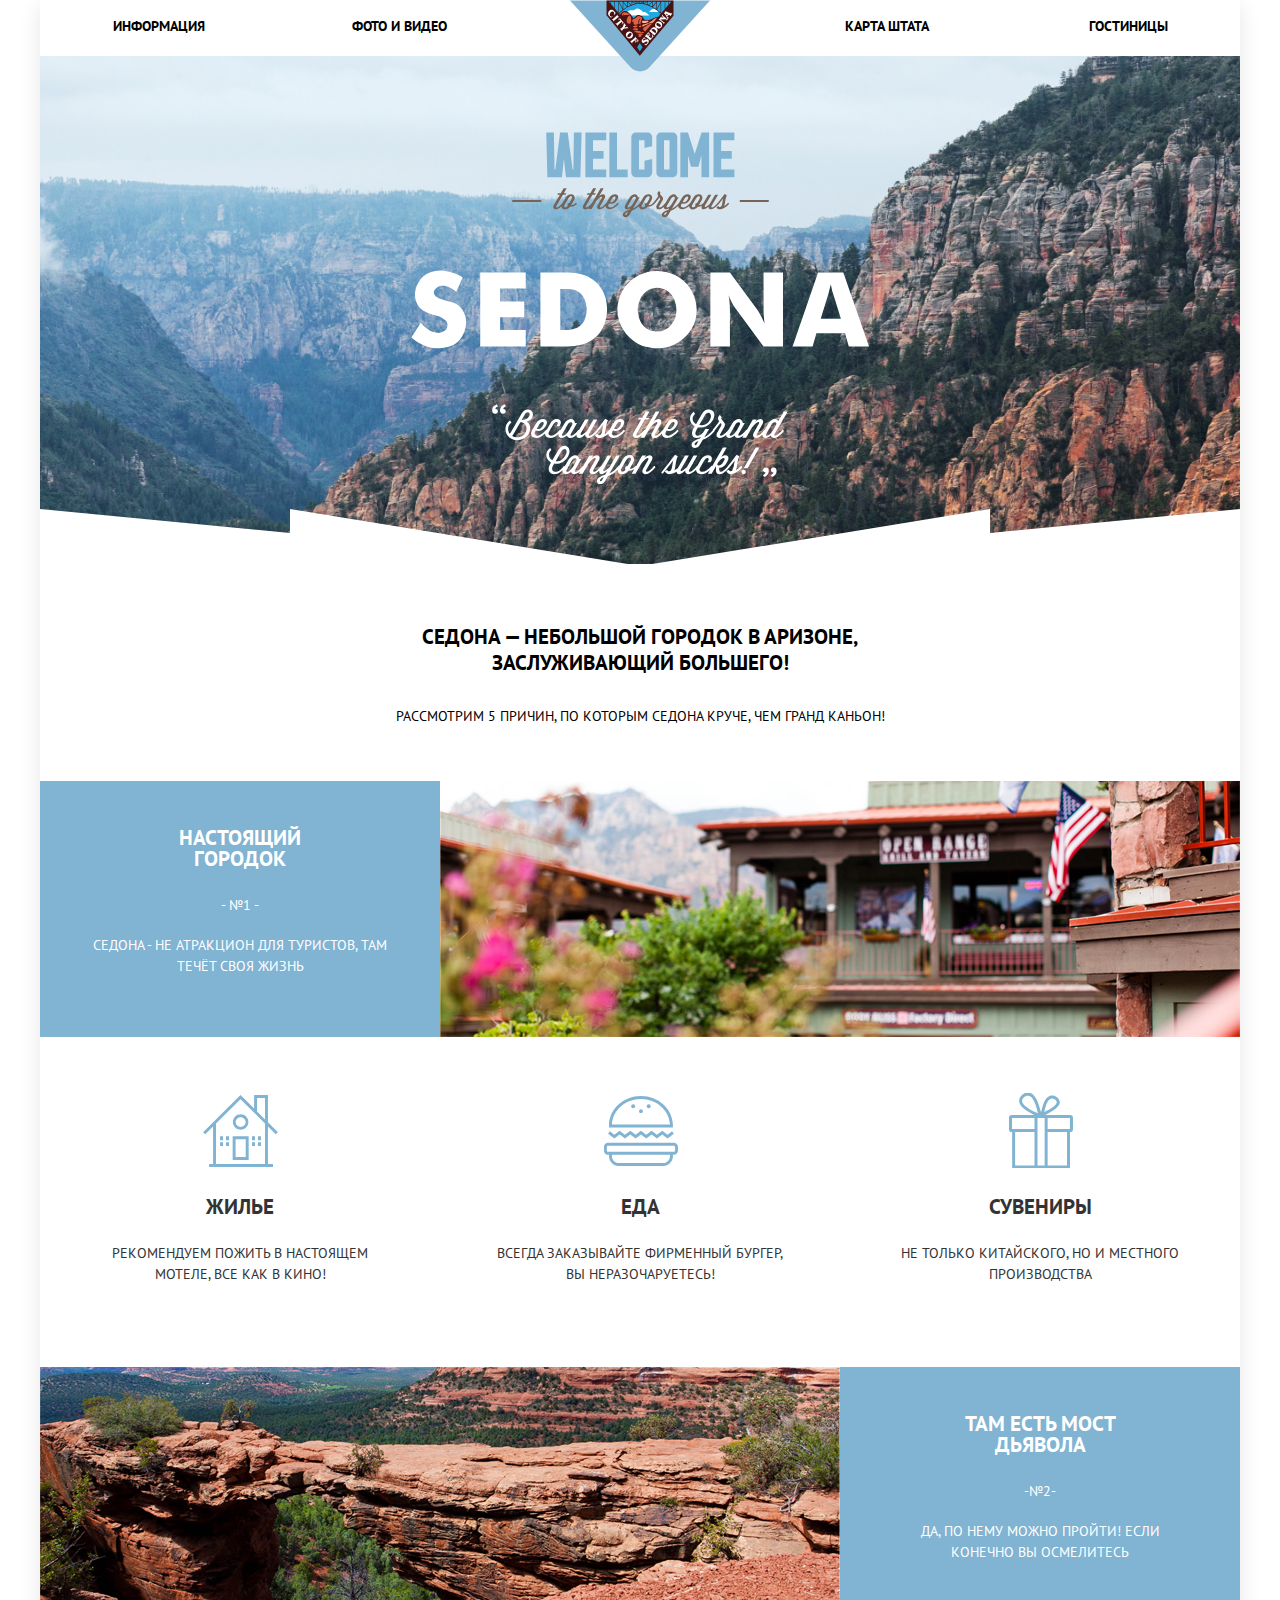
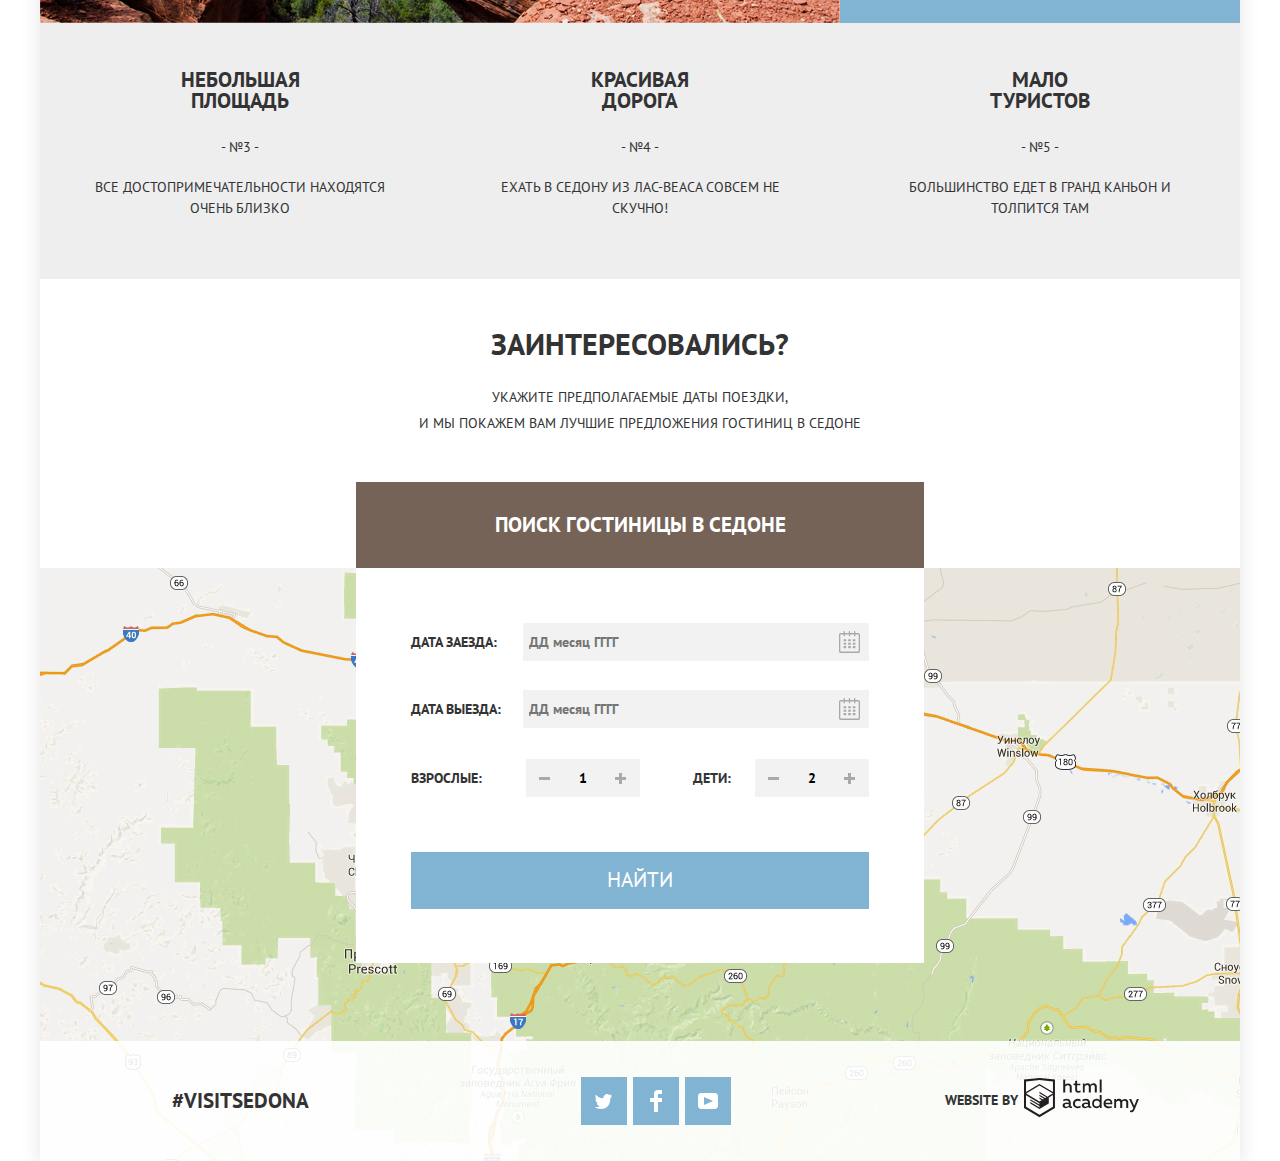
==== index.html @ 9395330c "прогнал через префиксер и валидатор" ====
<!DOCTYPE html>
<html lang="ru">
  <head>
    <meta charset="utf-8">
    <link href="https://fonts.googleapis.com/css?family=PT+Sans:400,700&amp;subset=cyrillic" rel="stylesheet" type="text/css">
    <link href="css/normalize.css" rel="stylesheet" type="text/css">
    <link href="css/style.css" rel="stylesheet" type="text/css">
    <title>HTML Academy: Седона</title>

  </head>
  <body  class="container shadow">

	<header class="main-header">

		
			<nav class="main-navigation container-s">
				<a class="main-header-logo">
						<img src="img/logo-sedona.svg" class="logo" width="140" height="72" alt="Логотип Седона">
						</a>
				<ul class="site-navigation">
						
					<li><a href="#">Информация</a></li>
					<li><a href="#">Фото и видео</a></li>
				
					<li><a href="#">Карта штата</a></li>
					<li ><a href="catalog.html">Гостиницы</a></li>
				</ul>
			</nav>

			
		
			

		
	</header>
	
	<main class="main-index">
		<section class="intro">
			<div class="intro-welcome">
				<img src="img/intro-welcome.svg" class="bg-img" width="459" height="353" alt="Добро пожаловать в седону!">
			</div>
			<div class="intro-text">
			<p>Седона &#8212; небольшой городок в Аризоне, заслуживающий большего!</p>
			<p>Рассмотрим 5 причин, по которым Седона круче, чем Гранд Каньон!</p>
			</div>
			
		</section>

		

		<section class="reasons">
			<h2 class="visually-hidden">Причины посетить седону</h2>
			<ul class="reasons-list">
				<li class="reasons-item text-blue">
					<div class="reasons-text ">
						<h3>Настоящий городок</h3>
						<p> - №1 -</p>
						<p>Седона - не атракцион для туристов, там течёт своя жизнь</p>
						
					</div>
					<div class="reason-img-one">
						<img src="img/reason-img-one.jpg" class="reason-img" width="800" height="256" alt="Седона" />
					</div>
				
				</li>
					
			
				<li class="reasons-item reasons-item_s reasons-b">
					<div class="reasons-text">
						<h3 class="hausing">Жилье</h3>
						<p>Рекомендуем пожить в настоящем мотеле, все как в кино!</p>
					</div>
				</li>

				<li class="reasons-item reasons-item_s reasons-b">
					<div class="reasons-text">
						<h3 class="food">Еда</h3>
						<p>Всегда заказывайте фирменный бургер, вы неразочаруетесь!</p>
					</div>
				</li>

				<li class="reasons-item reasons-item_s reasons-b">
					<div class="reasons-text">
						<h3 class="souvenirs">Сувениры</h3>
						<p>Не только китайского, но и местного производства</p>
					</div>
				</li>
				
				<li class="reasons-item text-blue">
					<div class="reasons-text ">
						
						<h3>Там есть мост дьявола</h3>
						<p>-№2-</p>
						<p>Да, по нему можно пройти! Если конечно вы осмелитесь</p>
					</div>
					<div class="reason-img-two ">
					<img src="img/reason-img-two.jpg" width="800" height="256" alt="Седона">
					</div>
				</li>
		
				<li class="reasons-item reasons-item_s text-gray">
					<div class="reasons-text ">
						<h3>Небольшая площадь</h3>
						<p> - №3 - </p>
						<p>Все достопримечательности находятся очень близко</p>
					</div>
				</li>
				<li class="reasons-item reasons-item_s text-gray">
					<div class="reasons-text ">
						<h3>Красивая дорога</h3>
						<p> - №4 - </p>
						<p>Ехать в Седону из Лас-Веаса совсем не скучно!</p>
					</div>
				</li>
				<li class="reasons-item reasons-item_s text-gray">
					<div class="reasons-text ">
						<h3>Мало туристов</h3>
						<p> - №5 - </p>
						<p>Большинство едет в Гранд Каньон и толпится там</p>
					</div>
				</li>
			
		</ul>
		</section>

		<section class="hotel-booking">
			<h3>Заинтересовались?</h3>
			<p class="hotel-booking-text">
				Укажите предполагаемые даты поездки,<br>
				и мы покажем вам лучшие предложения гостиниц в Седоне
			</p>
			<a href="#" class="button-brown search-btn">Поиск гостиницы в Седоне</a>
				<form class="search-form" method="post" action="https://echo.htmlacademy.ru">
					<p>
						<label class="search-form_l">
						<span>Дата заезда:</span>
							<input class="field date-start-end" type="text" name="start" 
							value=""
              				placeholder="ДД месяц ГГГГ" >
              					<svg xmlns="http://www.w3.org/2000/svg" width="21" height="22" viewBox="0 0 21 22">
              						<path d="M19.251 2.025h-2.845V.648c0-.381-.294-.689-.656-.689-.363 0-.656.308-.656.689v1.377h-3.938V.648c0-.381-.294-.689-.655-.689-.363 0-.657.308-.657.689v1.377H5.906V.648c0-.381-.294-.689-.656-.689-.363 0-.657.308-.657.689v1.377H1.75C.784 2.025 0 2.847 0 3.862v16.302C0 21.179.784 22 1.75 22h17.501c.966 0 1.749-.821 1.749-1.836V3.862c0-1.015-.783-1.837-1.749-1.837zm.437 18.139a.448.448 0 0 1-.437.459H1.75a.45.45 0 0 1-.438-.459V3.862a.45.45 0 0 1 .438-.459h2.844v1.378c0 .381.294.689.657.689.362 0 .656-.308.656-.689V3.403h3.938v1.378c0 .381.294.689.657.689.361 0 .655-.308.655-.689V3.403h3.938v1.378c0 .381.293.689.656.689.362 0 .656-.308.656-.689V3.403h2.845c.241 0 .437.206.437.459v16.302z"/>
              						<path d="M4.594 8.225h2.625v2.066H4.594zM4.594 11.668h2.625v2.067H4.594zM4.594 15.112h2.625v2.066H4.594zM9.188 15.112h2.625v2.066H9.188zM9.188 11.668h2.625v2.067H9.188zM9.188 8.225h2.625v2.066H9.188zM13.781 15.112h2.625v2.066h-2.625zM13.781 11.668h2.625v2.067h-2.625zM13.781 8.225h2.625v2.066h-2.625z"/>
              					</svg>
              			</label>
              		</p>
              		<p>
						<label class="search-form_l">
						<span>Дата выезда:</span>
							<input class="field date-start-end" type="text" name="end" 
							value=""
              				placeholder="ДД месяц ГГГГ" >
              					<svg xmlns="http://www.w3.org/2000/svg" width="21" height="22" viewBox="0 0 21 22">
              						<path d="M19.251 2.025h-2.845V.648c0-.381-.294-.689-.656-.689-.363 0-.656.308-.656.689v1.377h-3.938V.648c0-.381-.294-.689-.655-.689-.363 0-.657.308-.657.689v1.377H5.906V.648c0-.381-.294-.689-.656-.689-.363 0-.657.308-.657.689v1.377H1.75C.784 2.025 0 2.847 0 3.862v16.302C0 21.179.784 22 1.75 22h17.501c.966 0 1.749-.821 1.749-1.836V3.862c0-1.015-.783-1.837-1.749-1.837zm.437 18.139a.448.448 0 0 1-.437.459H1.75a.45.45 0 0 1-.438-.459V3.862a.45.45 0 0 1 .438-.459h2.844v1.378c0 .381.294.689.657.689.362 0 .656-.308.656-.689V3.403h3.938v1.378c0 .381.294.689.657.689.361 0 .655-.308.655-.689V3.403h3.938v1.378c0 .381.293.689.656.689.362 0 .656-.308.656-.689V3.403h2.845c.241 0 .437.206.437.459v16.302z"/>
              						<path d="M4.594 8.225h2.625v2.066H4.594zM4.594 11.668h2.625v2.067H4.594zM4.594 15.112h2.625v2.066H4.594zM9.188 15.112h2.625v2.066H9.188zM9.188 11.668h2.625v2.067H9.188zM9.188 8.225h2.625v2.066H9.188zM13.781 15.112h2.625v2.066h-2.625zM13.781 11.668h2.625v2.067h-2.625zM13.781 8.225h2.625v2.066h-2.625z"/>
              					</svg>
              			</label>
              		</p>
              		
              		<div class="counter-wrap">
						<div class="search-form_half">
						<span>Взрослые:</span>
							<div class="search-wrap">
								<button class="btn-minus" type="button" aria-label="minus"></button> 
								<input class="field number-of-people" type="text" name="adults" value="1">
								<button class="btn-plus" type="button" aria-label="plus"></button> 
							</div>
							
						</div>
					
						
						<div class="search-form_half">
						<span class="children">Дети:</span>
						<div class="search-wrap">
							<button class="btn-minus" type="button" aria-label="minus"></button> 
							<input class="field number-of-people" type="text" name="children" value="2">
							<button class="btn-plus" type="button" aria-label="plus"></button> 
							
						</div>
						</div>	
						
					</div>
					<button type="submit" class="button-blue find-btn">НАЙТИ</button>
				</form>
		</section>

		<section class="map">
			<img src="img/map.jpg" width="1200" height="748" alt="map">
		</section>
	</main>

	<footer class="main-footer">
		
		<p class="tag">
			#VISITSEDONA
		</p>

		
	<div class="footer-social">
	<ul>
		<li >
			<a href="#" class="social-btn" aria-label="Twitter">
				
				<svg xmlns="http://www.w3.org/2000/svg" xmlns:xlink="http://www.w3.org/1999/xlink" width="17" height="15" viewBox="0 0 17 15">
					<path fill="#FFF" d="M10.95.144c1.685-.496 2.984.27 3.577 1.179.673-.231 1.331-.481 2.011-.708a2.345 2.345 0 0 1-.857 1.768c.685.17 1.304-.491 1.304-.491-.169 1-1.006 1.788-1.563 2.024-.231 6.75-3.175 11.217-10.077 11.082h-.446c-.41 0-4.164-.46-4.898-1.887 2.271.196 3.893-.422 4.693-1.177-.96-.3-2.679-.477-2.979-2.95.349.106.564.228 1.19.119C1.705 8.247.374 7.53.448 5.33c.285.328 1.067.536 1.34.472C1.085 5.561-.182 2.442.894.85c1.818 1.854 3.735 3.606 7.152 3.773C8.254 2.33 9.183.793 10.95.144z">
						
					</path>
				</svg>
			</a>
		</li>
				<li >
					<a href="#" class="social-btn" aria-label="Facebook">
						<svg xmlns="http://www.w3.org/2000/svg" width="12" height="22" viewBox="0 0 12 22">
							<path fill="#FFF" d="M12 4V0H8a4 4 0 0 0-4 4v4H0v4h4v10h4V12h4V8H8V4h4z"/>
						</svg>
					</a>
				</li>
				<li >
					<a href="#" class="social-btn" aria-label="Youtube">
						<svg xmlns="http://www.w3.org/2000/svg" xmlns:xlink="http://www.w3.org/1999/xlink" width="20" height="16" viewBox="0 0 20 16">
							<path fill="#FFF" d="M17 0H3C1.35 0 0 1.35 0 3v10c0 1.65 1.35 3 3 3h14c1.65 0 3-1.35 3-3V3c0-1.65-1.35-3-3-3zM6.027 11.998V4.002L15.014 8l-8.987 3.998z"/>
						</svg>

					</a>
				</li>

	</ul>
	</div>	
		<p class="footer-copyright">
			<span>WEBSITE BY</span>
			<a class="button-c" href="https://htmlacademy.ru/intensive/htmlcss" aria-label="html academy">
				<svg id="Layer_1" data-name="Layer 1" xmlns="http://www.w3.org/2000/svg" viewBox="0 0 108.08 36.85">
					<title>logo-htmlacademy-small1</title>
					<path d="M44.61,26.88a2,2,0,0,0,.55-0.1v1.33a3.25,3.25,0,0,1-1.18.21,1.67,1.67,0,0,1-1.67-1,4.84,4.84,0,0,1-3.14,1.08c-1.51,0-2.91-.83-2.91-2.55,0-2.13,2-2.79,3.71-2.79a11.08,11.08,0,0,1,2.17.25v-0.3c0-1-.76-1.77-2.19-1.77a7.42,7.42,0,0,0-3,.64v-1.7a10.21,10.21,0,0,1,3.19-.55c2.36,0,3.81,1.12,3.81,3.65v3a0.54,0.54,0,0,0,.49.59h0.17Zm-6.44-1.13A1.35,1.35,0,0,0,39.63,27h0.11a3.39,3.39,0,0,0,2.41-1V24.58a9.72,9.72,0,0,0-1.81-.21c-1,0-2.16.33-2.16,1.38h0Zm12.36-6.11a5,5,0,0,1,2.57.64V22a4.08,4.08,0,0,0-2.3-.7,2.75,2.75,0,1,0,0,5.49,5,5,0,0,0,2.43-.64v1.71a6.27,6.27,0,0,1-2.76.57A4.21,4.21,0,0,1,46,24.51q0-.21,0-0.41a4.32,4.32,0,0,1,4.18-4.46h0.38Zm12.17,7.24a2,2,0,0,0,.55-0.1v1.33a3.25,3.25,0,0,1-1.18.21,1.67,1.67,0,0,1-1.67-1,4.84,4.84,0,0,1-3.14,1.08c-1.51,0-2.91-.83-2.91-2.55,0-2.13,2-2.79,3.71-2.79a11.08,11.08,0,0,1,2.17.25v-0.3c0-1-.76-1.77-2.19-1.77a7.42,7.42,0,0,0-3,.64v-1.7a10.21,10.21,0,0,1,3.19-.55c2.36,0,3.81,1.12,3.81,3.65v3a0.54,0.54,0,0,0,.49.59h0.17Zm-6.44-1.13A1.35,1.35,0,0,0,57.73,27h0.11a3.39,3.39,0,0,0,2.41-1V24.58a9.72,9.72,0,0,0-1.81-.21c-1.06,0-2.16.33-2.16,1.38h0ZM73,16V28.2H71.35V26.88a3.88,3.88,0,0,1-3.19,1.54,4.4,4.4,0,0,1,0-8.78,3.81,3.81,0,0,1,3,1.3V16H73Zm-4.53,5.22a2.76,2.76,0,1,0,0,5.52A2.86,2.86,0,0,0,71.15,25V23A2.91,2.91,0,0,0,68.49,21.27ZM79,19.64c3.31,0,4.46,2.68,3.92,5.09H76.7c0.21,1.5,1.67,2.11,3.19,2.11a6.11,6.11,0,0,0,2.64-.59v1.6a7.14,7.14,0,0,1-3,.57C77,28.42,74.78,27,74.78,24a4.18,4.18,0,0,1,4-4.39H79Zm0.09,1.54a2.28,2.28,0,0,0-2.44,2.1v0.06H81.3A2,2,0,0,0,79.13,21.18Zm5.73,7V19.87h1.65v1a3.81,3.81,0,0,1,2.78-1.27A2.86,2.86,0,0,1,91.89,21a4.12,4.12,0,0,1,2.91-1.33A3.06,3.06,0,0,1,98,23V28.2h-1.9V23.05a1.59,1.59,0,0,0-1.42-1.75H94.42a2.8,2.8,0,0,0-2.07,1.12V28.2h-1.9V23.05A1.59,1.59,0,0,0,89,21.31H88.8a3,3,0,0,0-2.21,1.29v5.63H84.86Zm21.31-8.33h1.9l-3.91,9.46c-0.9,2.17-2.09,2.86-3.35,2.86a4.76,4.76,0,0,1-1.1-.14V30.46a2.86,2.86,0,0,0,.85.12c0.9,0,1.58-.64,2.07-1.9l0.17-.42-4-8.4h2l2.86,6.29ZM38.73,1.46V6.22a3.81,3.81,0,0,1,2.7-1.14,3.25,3.25,0,0,1,3.44,3.4v5.15H43V8.72a1.81,1.81,0,0,0-1.61-2h-0.3a2.93,2.93,0,0,0-2.32,1.39v5.52h-1.9V1.46h1.9ZM49.94,2.31v3h3V6.91h-3v3.81c0,1.1.5,1.46,1.58,1.46a4.49,4.49,0,0,0,1.69-.33v1.6A6.8,6.8,0,0,1,51,13.8a2.55,2.55,0,0,1-2.86-2.74V6.89H46.58V5.26h1.5V2.74Zm5.4,11.31V5.28H57v1A3.81,3.81,0,0,1,59.77,5a2.86,2.86,0,0,1,2.6,1.33A4.12,4.12,0,0,1,65.28,5,3.06,3.06,0,0,1,68.44,8.4v5.21h-1.9V8.46a1.59,1.59,0,0,0-1.42-1.75H64.89a2.8,2.8,0,0,0-2.07,1.12v5.78h-1.9V8.46A1.59,1.59,0,0,0,59.5,6.71H59.27A3,3,0,0,0,57.06,8v5.63H55.34ZM71.17,1.45H73V13.6H71.17V1.45ZM14.71,0H14.55L0,1.54V28.21l14.55,8.66,14.55-8.66V1.54Zm12.5,27.1L14.55,34.64,1.9,27.12V16.18l12.59,7.5V25L5.86,19.9v1.31l8.68,5.21v1.39L5.87,22.65V24l8.68,5.21,8.75-5.24V18.31L27.2,16V27.12Zm0-12.53-3.48,2-1.6,1L14.51,13v1.31L21,18.23H21l-0.14.09-1,.54-5.37-3.2V17l4.24,2.52-1,.67-3.2-1.9v1.31l2.1,1.24L14.5,22.1,2,14.65,14.51,7.11Zm0-1.32L14.49,5.76,1.91,13.25v-10L14.56,1.92,27.21,3.25v10h0Z" transform="translate(0 -0.02)" fill="#231f20"/></svg>

			</a>
		</p>

	</footer>
  
	<script src="js/Scripts.js"></script>	
  </body>
</html>
---- css/style.css ----
body {
  margin: 0;
  padding: 0;

  font-family: "PT Sans", Arial, sans-serif;
  font-size: 14px;
  line-height: 21px;
  font-weight: 400;
  color: #333333;
  text-transform: uppercase;

  background-color: #ffffff;
  background-position: top center;
  
  position: relative;

}

a {
  text-decoration: none;
}

.shadow {
	 box-shadow: 0 6px 20px rgba(0,0,0,.1);
}
.container {
  width: 1200px;
  margin: 0 auto;
  
}
.container-s {
	width: 1055px;
	margin: 0 auto;
}
.visually-hidden:not(:focus):not(:active),
input[type="checkbox"].visually-hidden,
input[type="radio"].visually-hidden {
  position: absolute;

  width: 1px;
  height: 1px;
  margin: -1px;
  border: 0;
  padding: 0;

  white-space: nowrap;

  -webkit-clip-path: inset(100%);

          clip-path: inset(100%);
  clip: rect(0 0 0 0);
  overflow: hidden;
}
.main-index {
	margin-bottom: 0px;
}
.intro-welcome {

	display: -webkit-box;

	display: -ms-flexbox;

	display: flex;
	-webkit-box-orient: vertical;
	-webkit-box-direction: normal;
	    -ms-flex-direction: column;
	        flex-direction: column;
	-webkit-box-pack: center;
	    -ms-flex-pack: center;
	        justify-content: center;
	-webkit-box-align:center;
	    -ms-flex-align:center;
	        align-items:center;
	min-height: 469px;
	background-image: url("../img/background-photo.jpg");
	background-color: #81b3d2;
	background-size:  1200px;
	background-repeat: no-repeat;
	background-position: 50% 28%;
	margin-top:0;
	
}
.intro-welcome img {
	margin-bottom: 79px;
    margin-top: 76px;

}
.main-header-logo {
	position: absolute;
	top: 0;
	left: 50%;
	margin-left: -70px;


}
.main-navigation {
	
	background: #ffffff;

}
.site-navigation {
	
	
	
	margin: 0;
	width: 100%;
	list-style: none;
	display: -webkit-box;
	display: -ms-flexbox;
	display: flex;
	-webkit-box-orient: horizontal;
	-webkit-box-direction: normal;
	    -ms-flex-direction: row;
	        flex-direction: row;
	-webkit-box-pack: justify;
	    -ms-flex-pack: justify;
	        justify-content: space-between;

	
}	
ul.site-navigation {
	padding: 0;
}


.site-navigation a {
	color:#000000;
	font-size: 14px;
	line-height: 26px;
	
	font-weight: bold;

	display: inline-block;
	padding-top: 13px;
	padding-bottom: 15px;
	width:239px;
	min-height: 56px;
	vertical-align: middle;
	text-align: inherit;
	box-sizing: border-box;
}
.site-navigation li:nth-child(3) {
	margin-left: auto;
}
.site-navigation li:nth-child(2) {
	margin-right: auto;
}

.site-navigation li:nth-child(3),
.site-navigation li:last-child {
	text-align: right;
}

.site-navigation a:hover,
.site-navigation a:focus {
  background-color: #ffffff;
  color:#81b3d2;
}

.site-navigation a.active {
	color:#766357;
}

.intro-text {
	position: relative;
	padding-top: 59px;
		width: 100%;
	
	
	color: #000000;
	text-align: center;
	background-color: #FFF;
	padding-bottom: 54px;
	padding-top: 60px;



}
.intro {
	box-sizing: border-box;
}
.intro-text p:first-child {
	font-size: 21px;
	line-height: 26px;
	font-weight: bold;
	width: 600px;
	margin: 0 auto;

}
.intro-text p:last-child {
	font-size: 14px;
	margin: 0 auto;
	margin-top:30px;
	width: 490px;

}
.intro-text:before {
	content: "";
	width: 100%;
	min-height: 59px;
	position: absolute;
	bottom:98%;
	left:0;
	background-image: url("../img/polygon.svg");
	background-position: top center;
	background-repeat: no-repeat;
	z-index: 1;
	


}




.reasons {
	text-align: center;
}
.reason-img-one {
	display: -webkit-box;
	display: -ms-flexbox;
	display: flex;
	-webkit-box-align: center;
	    -ms-flex-align: center;
	        align-items: center;
	-webkit-box-flex: 1;
	    -ms-flex-positive: 1;
	        flex-grow: 1;
	max-width: 800px;
	height: 100%;
}
.reason-img-one img,
.reason-img-two img {
	display: block;
}
.reason-img-two {
	display: -webkit-box;
	display: -ms-flexbox;
	display: flex;
	-webkit-box-align: center;
	    -ms-flex-align: center;
	        align-items: center;
	max-width: 800px;
	height: 100%;
	-webkit-box-ordinal-group: 0;
	    -ms-flex-order: -1;
	        order: -1;
}

.reasons-list {
	
	padding:0;
	margin:0;
	display: -webkit-box;
	display: -ms-flexbox;
	display: flex;
	-webkit-box-orient: horizontal;
	-webkit-box-direction: normal;
	    -ms-flex-direction: row;
	        flex-direction: row;
	-webkit-box-pack: justify;
	    -ms-flex-pack: justify;
	        justify-content: space-between;
	-ms-flex-wrap: wrap;
	    flex-wrap: wrap;
	
	list-style: none;
	
}
.reasons-item {
	position: relative;
	width: 100%;
	min-height: 256px;
	box-sizing: border-box;
	display: -webkit-box;
	display: -ms-flexbox;
	display: flex;
	-webkit-box-pack: justify;
	    -ms-flex-pack: justify;
	        justify-content: space-between;
	margin: 0 auto;
	
}
.reasons-item_s {
	width: 33.33333333333333333%;


}
.reasons-text {
	display: -webkit-box;
	display: -ms-flexbox;
	display: flex;
	-webkit-box-orient: vertical;
	-webkit-box-direction: normal;
	    -ms-flex-direction: column;
	        flex-direction: column;
	-webkit-box-pack: center;
	    -ms-flex-pack: center;
	        justify-content: center;
	-ms-flex-wrap: wrap;
	    flex-wrap: wrap;
	-webkit-box-align: center;
	    -ms-flex-align: center;
	        align-items: center;
	-ms-flex-item-align: center;
	    align-self: center;
	max-width: 400px;

	box-sizing: border-box;
	margin: 0 auto;


}
.reasons-text h3 {	
	font-size: 21px;
	line-height: 21px;	
	-ms-flex-item-align: center;	
	    -ms-grid-row-align: center;	
	    align-self: center;
	    margin-top: 0px;
	max-width: 151px;
}
.reasons-text p {
	margin-top: 5px;
	max-width: 305px;

}
.reasons-b {
	-webkit-box-align:end;
	    -ms-flex-align:end;
	        -ms-grid-row-align:flex-end;
	    align-items:flex-end;
	min-height: 330px;
	padding-top: 90px;
	position: relative;

}

.hausing:before {
	position: absolute;
	width: 75px;
	min-height: 75px;
	left:163px;
	top: 56px;
	content:"";
	background-image:url("../img/icon-1.svg");
	background-repeat: no-repeat;
	background-position: center center;

}
.food:before {
	position: absolute;
	width: 75px;
	min-height: 75px;
	left:163px;
	top: 56px;
	content:"";
	background-image: url("../img/icon-3.svg");
	background-repeat: no-repeat;
	background-position: center center;
}
.souvenirs:before {
	position: absolute;
	width: 75px;
	min-height: 75px;
	left:163px;
	top: 56px;
	content:"";
	background-image: url("../img/icon-2.svg");
	background-repeat: no-repeat;
	background-position: center center;
}
.text-gray {
	background-color: #eeeeee;
}
.text-blue {
	background-color: #81b3d2;
	color:#ffffff;
}
.hotel-booking {
	padding-top: 54px;
	text-align: center;
	position: relative;
}

.hotel-booking h3 {
	font-size: 30px;
	margin-top: 0px;

}
.hotel-booking p {


	line-height: 26px;
	margin-bottom: 15px;
	
}
p.hotel-booking-text {
	margin-bottom: 46px;
}
.hotel-booking p:first-child {
	margin-top: 55px;
}

.hotel-booking a {
	font-size: 21px;
	line-height: 26px;
	font-weight: bold;
	padding-bottom: 30px;
    padding-top: 30px;

}
.search-btn {
	display: inline-block;
	vertical-align: middle;
	width: 568px;
    padding-top: 33px;
    padding-bottom: 33px;
    cursor: pointer;

}

.search-form {
	display: -webkit-box;
	display: -ms-flexbox;
	display: flex;
	-webkit-box-orient: horizontal;
	-webkit-box-direction: normal;
	    -ms-flex-direction: row;
	        flex-direction: row;
	-ms-flex-wrap: wrap;
	    flex-wrap: wrap;
	line-height: 26px;
	font-weight: bold;
	width: 568px;
	position: absolute;
	top: 100%;
	margin-left: 316px;
	padding-right: 55px;
	padding-left: 55px;
	background-color: #fff;
	box-shadow: none;
	
	box-sizing: border-box;
}
.search-form_half {
	width: 50%;
	display: -webkit-box;
	display: -ms-flexbox;
	display: flex;
	-webkit-box-align: center;
	    -ms-flex-align: center;
	        align-items: center;

}

.search-form_l {
	position: relative;
	display: -webkit-box;
	display: -ms-flexbox;
	display: flex;
	-webkit-box-orient: horizontal;
	-webkit-box-direction: normal;
	    -ms-flex-direction: row;
	        flex-direction: row;
	-webkit-box-align:center;
	    -ms-flex-align:center;
	        align-items:center;
	width: 100%;
	
}
.counter-wrap {
	width: 100%;
	display: -webkit-box;
	display: -ms-flexbox;
	display: flex;
	-webkit-box-orient: horizontal;
	-webkit-box-direction: normal;
	    -ms-flex-direction: row;
	        flex-direction: row;
	-ms-flex-wrap: wrap;
	    flex-wrap: wrap;
	-webkit-box-align: center;
	    -ms-flex-align: center;
	        align-items: center;
	margin-top: 16px;
}

.children {
	margin-left: 53px;
}

.search-form svg {
	fill: #a9a9a9;
	position: absolute;
	left:428px;
	cursor: pointer;
}
.search-form svg:hover  {
	fill: #000;
}
.search-form svg:active  {
	fill: #a9cbe0; 
}
input[type="text"]:focus + svg {
	fill: #000;
}
.field {
	box-sizing: border-box;
	padding-left: 6px;
	padding-right: 6px;
	padding-top: 6px;
	padding-bottom: 6px;
	font-weight: bold;
	
}
.field,
.field:hover {
	background: #f2f2f2;
}
.field:focus {
	background: #ffffff;
} 
.date-start-end  {
	box-sizing: border-box;
	width: 346px;
	min-height: 38px;
	box-shadow: none;
	border:none;
	margin-left: auto;
	padding-right: 32px;
}
.date-start-end:focus + path {
	fill: #000;
}
.number-of-people {
	width: 38px;
	min-height: 38px;

    text-align: center;
	box-shadow: none;
	border:none;
}


.search-form p {
	width: 100%;
	display: -webkit-box;
	display: -ms-flexbox;
	display: flex;
	-webkit-box-align: center;
	    -ms-flex-align: center;
	        align-items: center;
}

.search-wrap {
	margin-left: auto;
	width: 114px;
	box-sizing: border-box;
	display: -webkit-box;
	display: -ms-flexbox;
	display: flex;
	-webkit-box-orient: horizontal;
	-webkit-box-direction: normal;
	    -ms-flex-direction: row;
	        flex-direction: row;

}
.btn-plus, 
.btn-minus {
	position: relative;
	box-sizing: border-box;
	border:none;
	width: 38px;
	height: 38px;
	background-color:#f2f2f2;
	background-repeat: no-repeat;
	background-position: center center;
	cursor: pointer;
}
.btn-plus:before,
.btn-plus:after,
.btn-minus:before {
  content: "";

  position: absolute;
  left: 13px;
  top: 18px;

  width: 11px;
  height: 3px;

  background-color: #a9a9a9;
}

.btn-plus:before {
  -webkit-transform: rotate(90deg);
          transform: rotate(90deg);
}
button[type="button"]:hover + .btn-plus:before {
	background-color: #000;
}


.map img {
	width: 100%;
	height: auto;
	display: block;
}
.main-footer {
	display: -webkit-box;
	display: -ms-flexbox;
	display: flex;
	-webkit-box-orient: horizontal;
	-webkit-box-direction: normal;
	    -ms-flex-direction: row;
	        flex-direction: row;
	-webkit-box-pack: justify;
	    -ms-flex-pack: justify;
	        justify-content: space-between;
	-webkit-box-align: center;
	    -ms-flex-align: center;
	        align-items: center;
	min-height: 120px;
    padding-right: 55px;
    padding-left: 80px;

	position: absolute;
	left: 0;
	right: 0;
	bottom: 0;
	background-color: rgba(255, 255, 255, 0.9);

}
.inner-header {
	padding-left: 73px;
	padding-right: 75px;
}
.inner-footer {
		display: -webkit-box;
		display: -ms-flexbox;
		display: flex;
	-webkit-box-orient: horizontal;
	-webkit-box-direction: normal;
	    -ms-flex-direction: row;
	        flex-direction: row;
	-webkit-box-pack: justify;
	    -ms-flex-pack: justify;
	        justify-content: space-between;
	-webkit-box-align: center;
	    -ms-flex-align: center;
	        align-items: center;
	min-height: 120px;
	padding-right: 57px;
    padding-left: 81px;

}
.tag {
	font-size: 21px;
	line-height: 26px;
	font-weight: bold;
	width: 240px;
	text-align: center;
	
}
.footer-copyright {
	display: -webkit-box;
	display: -ms-flexbox;
	display: flex;
	-webkit-box-orient: horizontal;
	-webkit-box-direction: normal;
	    -ms-flex-direction: row;
	        flex-direction: row;
	width: 240px;
  margin: 0;
 
}
.footer-copyright  span {
	display: inline-block;
	-ms-flex-item-align: center;
	    -ms-grid-row-align: center;
	    align-self: center;
	margin-right: 6px;
	font-weight: bold;
}
.footer-copyright a {
	display: inline-block;
	width: 115px;
}
.footer-social {
	
		text-align: center;
}
.footer-social ul  {
	padding: 0;
	margin: 0;
	display: -webkit-box;
	display: -ms-flexbox;
	display: flex;
	-webkit-box-orient: horizontal;
	-webkit-box-direction: normal;
	    -ms-flex-direction: row;
	        flex-direction: row;
	-webkit-box-pack: justify;
	    -ms-flex-pack: justify;
	        justify-content: space-between;
	-ms-flex-wrap: wrap;
	    flex-wrap: wrap;

	list-style: none;

}
.footer-social a {
	margin-left:6px;
}
.social-btn {
	width: 46px;
	height: 48px;
	box-sizing: border-box;
	display:-webkit-box;
	display:-ms-flexbox;
	display:flex;
	
	-webkit-box-align: center;
	
	    -ms-flex-align: center;
	
	        align-items: center;
	-webkit-box-pack: center;
	    -ms-flex-pack: center;
	        justify-content: center;
	
	background-color: #81b3d2;
}
.social-btn:hover {
	background-color: #669ec0;
}
.social-btn:active {
	background-color:#5496bd;

}
.social-btn path:active {
	fill: #88b6d1;
}
.button-c path:hover {
	fill:#81b3d2;
}
.button-c path:active {
	fill:#bdbbbc;
}
/*Catalog*/

.hotel-filter {
	background: #5b4d4a;
	background-image: url("../img/filter-bg.png");
	background-color: #81b3d2;
	background-size:  cover;
	background-position: 50% 34%;
	background-repeat: no-repeat;
	color: #ffffff;
	display: -webkit-box;
	display: -ms-flexbox;
	display: flex;
	-webkit-box-orient: horizontal;
	-webkit-box-direction: normal;
	    -ms-flex-direction: row;
	        flex-direction: row;
	overflow: hidden;
	max-height: 217px;
	
}
.filter-form {
	display: -webkit-box;
	display: -ms-flexbox;
	display: flex;
	-webkit-box-orient: horizontal;
	-webkit-box-direction: normal;
	    -ms-flex-direction: row;
	        flex-direction: row;
	width: 100%;
	margin-bottom: 30px;
	margin-left: 72px;
}
.filter-form fieldset {
	display: -webkit-box;
	display: -ms-flexbox;
	display: flex;
	-webkit-box-orient: vertical;
	-webkit-box-direction: normal;
	    -ms-flex-direction: column;
	        flex-direction: column;
	margin-top: 26px;
	border:0 none;
	padding-left: 0px;
}
.checkbox-list label {
	position: relative;
	margin-top: 18px;
	margin-bottom: 26px;
	padding-left: 41px;
	cursor: pointer;
}
input[type="checkbox"] + .checkbox-indicator:before {
  content: "";
  position: absolute;
  top: 0;
  left: 0;

  width: 27px;
  height: 23px;
  
  background-image: url("../img/checkbox-off.svg");
  background-repeat: no-repeat;

  
}
.checkbox-list:nth-child(2) {
	margin-left: 103px;
}
.checkbox-list label {
	position: relative;
	margin-top: 18px;
	margin-bottom: 26px;
	padding-left: 41px;
	cursor: pointer;
}
input[type="checkbox"] + .checkbox-indicator:before {
	content: "";
  position: absolute;
  top: 0;
  left: 0;

  width: 27px;
  height: 23px;

  background-image: url("../img/checkbox-off.svg");
  background-repeat: no-repeat;
 }
 input[type="checkbox"]:checked + .checkbox-indicator:before {
  content: "";

  position: absolute;
  top: 0;
  left: 0;
  width: 27px;
  height: 23px;
  
  background-image: url("../img/checkbox-on.svg");
  background-repeat: no-repeat;

}
input[type="checkbox"]:focus + .checkbox-indicator:before {
	outline: inherit;
	border: 2px solid #81b3d2;
	
}
input[type="checkbox"]:disabled + .checkbox-indicator:before {
  content: "";

  position: absolute;
  top: 0;
  left: 0;
  width: 27px;
  height: 23px;
  
  background-image: url("../img/checkbox-off-disabled.svg");
  background-repeat: no-repeat;

}

input[type="checkbox"]:checked:disabled + .checkbox-indicator:before {
  content: "";

  position: absolute;
  top: 0;
  left: 0;
  width: 27px;
  height: 23px;
  
  background-image: url("../img/checkbox-on-disabled.svg");
  background-repeat: no-repeat;

}
.filter-form fieldset:last-child  {
	margin-left: auto;
	margin-right: 62px;
    margin-top: 23px;

}

.filter-results {
	display: -webkit-box;
	display: -ms-flexbox;
	display: flex;
	-webkit-box-orient: vertical;
	-webkit-box-direction: normal;
	    -ms-flex-direction: column;
	        flex-direction: column;
	-webkit-box-align: center;
	    -ms-flex-align: center;
	        align-items: center;

}
.filter-results header {
	display: -webkit-box;
	display: -ms-flexbox;
	display: flex;
	-webkit-box-orient: horizontal;
	-webkit-box-direction: normal;
	    -ms-flex-direction: row;
	        flex-direction: row;
	-webkit-box-pack: center;
	    -ms-flex-pack: center;
	        justify-content: center;
	
	width: 100%;
	min-height: 86px;

}
.hotel-filter legend {
	font-size: 16px;
	line-height: 21px;
	font-weight: bold;
}
.filter-range-title {
  margin-bottom: 9px;

  font-weight: 600;
  font-size: 16px;
  line-height: 21px;
}
.price-controls {
	width: 314px;
	position: relative;
  	height: 32px;
  	font-size: 0;
  	margin-bottom: 20px;
  	border: 2px solid #ffffff;
  	border-radius: 2px;
}
.price-controls:after {
  content: "";
  position: absolute;
  top: 50%;
  left: 50%;
  width: 2px;
  height: 22px;
  background: #ffffff;
  -webkit-transform: translate(-50%, -50%);
          transform: translate(-50%, -50%);
}
.min-price,
.max-price {
	margin-top:4px;
}
.range-controls {
  position: relative;

  margin-bottom: 32px;
}
.range-controls .scale {
  height: 2px;

  background: rgba(255, 255, 255, 0.3);
}
.range-controls .bar {
  width: 80%;
  height: 2px;

  background: #ffffff;
}
.range-toggle {
  position: absolute;
  top: -9px;
  width: 4px;
  height: 4px;

  background: #ababab;
  border: 8px solid #ffffff;
  border-radius: 50%;
  box-shadow: 0 2px 1px 0 rgba(0, 1, 1, 0.2);
  cursor: pointer;
}
.range-toggle:hover {
  background: #1c4f80;
}
.range-toggle-min {
  left: 0;
}

.range-toggle-max {
  left: 80%;
}
.price-controls label {
  display: inline-block;

  font-size: 14px;
  line-height: 38px;
  vertical-align: top;

  cursor: pointer;
}
.price-controls .min-price,
.price-controls .max-price {
  width: 90px;
  padding-left: 65px;
}
.price-controls input {
  width: 50px;
  margin: 0;

  color: inherit;
  font: inherit;

  background: none;
  border: none;
}
.filter-range label {
	font-size: 14px;
	line-height: 21px;
	font-weight: normal;
}
.btn-transparent {
  display: block;
  margin: 0 auto;
  padding: 6px 35px;
	padding-right: 33px;
  font-size: 14px;
  line-height: 20px;
  color: #ffffff;
  text-transform: uppercase;

  background: transparent;
  border: 2px solid #ffffff;
  border-radius: 2px;
  cursor: pointer;
}
.btn-transparent:hover {
  color: #000000;

  background: #ffffff;
}
.button-show {
	line-height: 21px;
	color: #ffffff;
	background: rgba(91, 77, 74, 0.7);
}
.button-show:hover,
.button-show:focus {
	background:#ffffff;
	color: #000000;
}
.sort-result {
	box-sizing: border-box;
	padding-left: 73px;
	padding-right: 75px;
}
.sort-result h2 {
	font-size: 21px;
	line-height: 26px;
	font-weight: bold;
	
	-ms-flex-item-align: center;
	
	    -ms-grid-row-align: center;
	
	    align-self: center;
}
.sort-result p {
	font-size: 12px;
	line-height: 18px;
	font-weight: bold;

	margin-left: 53px;
	margin-right: 40px;
	-ms-flex-item-align: center;
	    -ms-grid-row-align: center;
	    align-self: center;
}
.filter-meanings {
	padding-left: 0;
	list-style: none;
	display: -webkit-box;
	display: -ms-flexbox;
	display: flex;
	-webkit-box-orient: horizontal;
	-webkit-box-direction: normal;
	    -ms-flex-direction: row;
	        flex-direction: row;
	-ms-flex-pack: distribute;
	    justify-content: space-around;
	width: 100%;
}
.filter-meanings li {
	margin-right: 30px;
	-ms-flex-item-align: center;
	    -ms-grid-row-align: center;
	    align-self: center;
}

.filter-meanings a:hover,
.filter-meanings a:focus {
  background-color: #ffffff;
  color:#81b3d2;
  opacity: 1;
  -ms-filter: "progid:DXImageTransform.Microsoft.Alpha(Opacity=100)";
  }

.filter-meanings-item a {
	
	color: #000000;
	font-size: 12px;
	line-height: 18px;
	padding-bottom: 2px;
	border-bottom: 1px dotted #81b3d2 ;
	opacity: 0.3;
	-ms-filter: "progid:DXImageTransform.Microsoft.Alpha(Opacity=30)";
	-webkit-transition: all 0.2s linear;
	transition: all 0.2s linear;
}
 .filter-meanings-item .increase,
.filter-meanings-item .decrease {
	border-bottom: none;
}
.filter-meanings-item:nth-child(4) {
	margin-left: auto;
	margin-right: 10px;
	
}

.filter-meanings-item:last-child {
	margin-right: 0px;
}
.filter-meanings-item:nth-child(4) path:hover,
.filter-meanings-item:last-child path:hover {
	fill: #000;
}
.filter-meanings-item:nth-child(4) path:active,
.filter-meanings-item:last-child path:active {
	fill: #81b3d2;
}

.filter-meanings-item a:active {
	color: #000000;
}

.hotel-card {
	box-sizing: border-box;
	padding-left: 72px;
	padding-top: 24px;
	padding-bottom: 30px;
	padding-right: 75px;
}


article.hotel-card {
	width: 100%;
	border-top: 1px #e5e5e5 solid;
	display: -webkit-box;
	display: -ms-flexbox;
	display: flex;
	-webkit-box-orient: horizontal;
	-webkit-box-direction: normal;
	    -ms-flex-direction: row;
	        flex-direction: row;
}
article.hotel-card:last-child {
	border-bottom: 1px #e5e5e5 solid;
}
article.hotel-card img {

	-ms-flex-item-align: center;

	    -ms-grid-row-align: center;

	    align-self: center;
}
.hotel-name a {
	font-size: 21px;
	line-height: 26px;
	color: #000000;

}
.hotel-card h3 a:hover {
	color:#81b3d2; 
}
.hotel-card h3 a:active {
	color: rgba(0, 0, 0, 0.3)
}
.card-info {

	
	margin-left: 30px;
}
.info-wrap {
	display: -webkit-box;
	display: -ms-flexbox;
	display: flex;
    -webkit-box-orient: horizontal;
    -webkit-box-direction: normal;
        -ms-flex-direction: row;
            flex-direction: row;
    margin-top: -7px;
}
.info-wrap_s {
	display: -webkit-box;
	display: -ms-flexbox;
	display: flex;
    -webkit-box-orient: vertical;
    -webkit-box-direction: normal;
        -ms-flex-direction: column;
            flex-direction: column;

}
.info-wrap_s:last-child {
	margin-left: 8px;
}
.info-wrap_s span {
	margin-bottom: 13px;
}
.card-info h3 {
	width: 100%;
	margin-top: 0px;
	margin-bottom: 14px;
}
.card-info span:last-child{
	margin-left: 38px;
}
.rating {
	margin-left: auto;
	position: relative;
	display: -webkit-box;
	display: -ms-flexbox;
	display: flex;
	-webkit-box-orient: vertical;
	-webkit-box-direction: normal;
	    -ms-flex-direction: column;
	        flex-direction: column;
	-webkit-box-pack: justify;
	    -ms-flex-pack: justify;
	        justify-content: space-between;
	-ms-flex-wrap: wrap;
	    flex-wrap: wrap;
	-ms-flex-item-align: stretch;
	    align-self: stretch;
	-ms-flex-negative: 0;
	    flex-shrink: 0;
}
.rating span {
	background-color: #f2f2f2;
	    padding-top: 5px;
    padding-bottom: 5px;
    padding-right: 9px;
    padding-left: 14px;
}

.find-btn{
	border:none;
	font-size: 21px;
	line-height: 26px;
	width: 458px;
	margin: auto;
	margin-top: 55px;
    margin-bottom: 54px;
    padding-bottom: 16px;
    padding-left: 14px;
    padding-right: 14px;
    padding-top: 15px;
    box-shadow: none;
    cursor: pointer;
}	
	

.button-booking, 
.button-info {
	box-sizing: border-box;
	font-weight: bold;
	padding-top: 4px;
	padding-bottom: 4px;
	padding-right: 16px;
	padding-left: 16px;
	text-align: center;
}
.button-blue {
	background:#81b3d2;
	color:#ffffff; 
}
.button-blue:hover {
	background: #669ec0;
}
.button-blue:active {
	background:#5496bd;
	color: rgba(255, 255, 255, 0.3)
	
}
.button-brown {
	color: #ffffff;
	background: #766357;
	
}
.button-brown:hover {
	background: #604e43;
}
.button-brown:active {
	background:#503e33;
	color: rgba(255, 255, 255, 0.3)
}

.star {
	display: -webkit-box;
	display: -ms-flexbox;
	display: flex;
    -webkit-box-orient: horizontal;
    -webkit-box-direction: normal;
        -ms-flex-direction: row;
            flex-direction: row;
    -webkit-box-pack: end;
        -ms-flex-pack: end;
            justify-content: flex-end;

 
}
.star img {
	margin-left: 5px;
    margin-top: 4px;


}
.search-form-show {
	display: none;
}
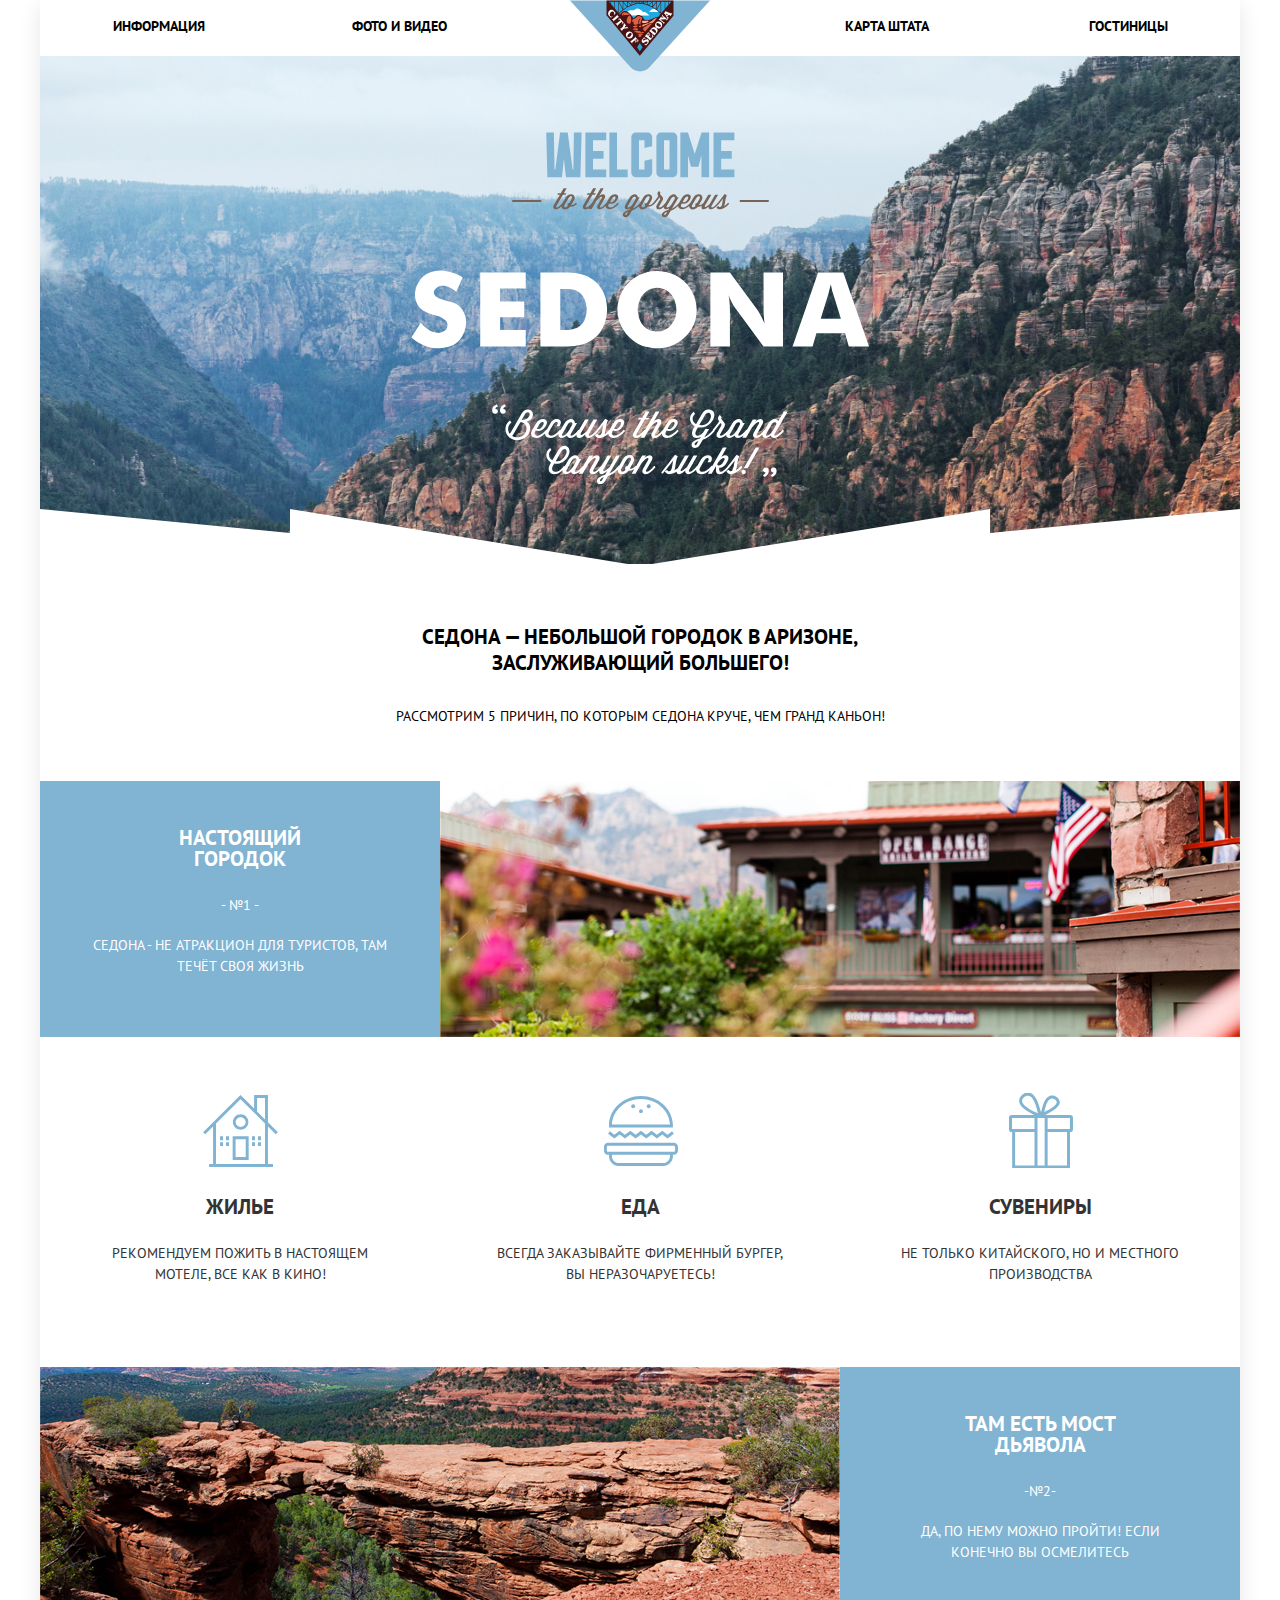
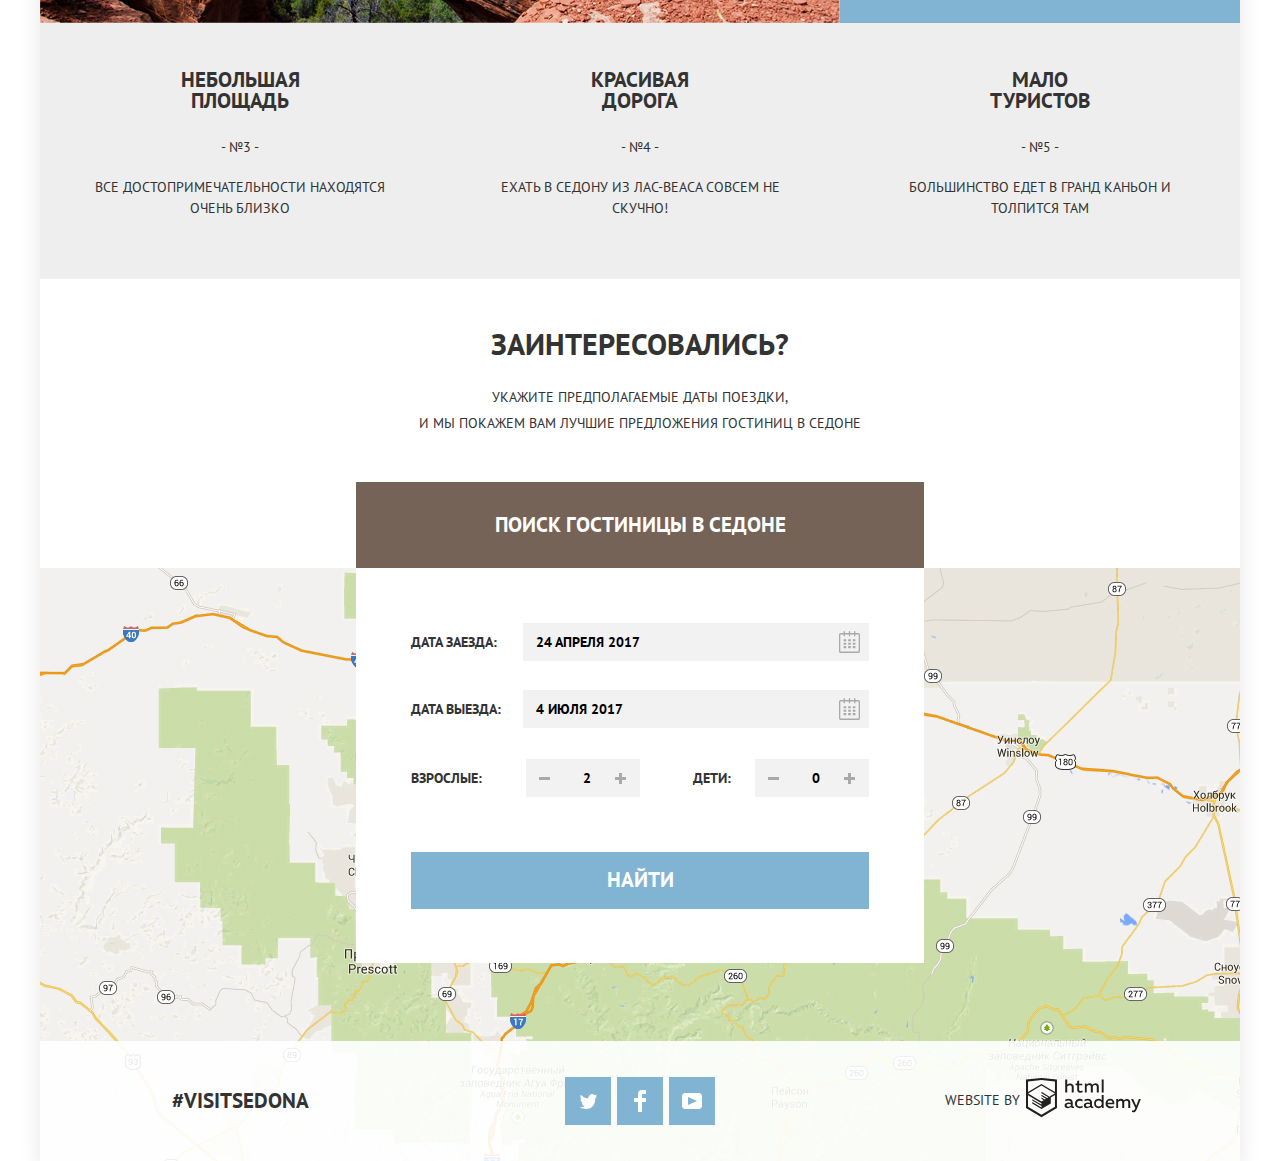
==== commit 72b1cc18: "финал?" ====
--- a/index.html
+++ b/index.html
@@ -135,7 +135,7 @@
 						<label class="search-form_l">
 						<span>Дата заезда:</span>
 							<input class="field date-start-end" type="text" name="start" 
-							value=""
+							value="24 АПРЕЛЯ 2017"
               				placeholder="ДД месяц ГГГГ" >
               					<svg xmlns="http://www.w3.org/2000/svg" width="21" height="22" viewBox="0 0 21 22">
               						<path d="M19.251 2.025h-2.845V.648c0-.381-.294-.689-.656-.689-.363 0-.656.308-.656.689v1.377h-3.938V.648c0-.381-.294-.689-.655-.689-.363 0-.657.308-.657.689v1.377H5.906V.648c0-.381-.294-.689-.656-.689-.363 0-.657.308-.657.689v1.377H1.75C.784 2.025 0 2.847 0 3.862v16.302C0 21.179.784 22 1.75 22h17.501c.966 0 1.749-.821 1.749-1.836V3.862c0-1.015-.783-1.837-1.749-1.837zm.437 18.139a.448.448 0 0 1-.437.459H1.75a.45.45 0 0 1-.438-.459V3.862a.45.45 0 0 1 .438-.459h2.844v1.378c0 .381.294.689.657.689.362 0 .656-.308.656-.689V3.403h3.938v1.378c0 .381.294.689.657.689.361 0 .655-.308.655-.689V3.403h3.938v1.378c0 .381.293.689.656.689.362 0 .656-.308.656-.689V3.403h2.845c.241 0 .437.206.437.459v16.302z"/>
@@ -147,7 +147,7 @@
 						<label class="search-form_l">
 						<span>Дата выезда:</span>
 							<input class="field date-start-end" type="text" name="end" 
-							value=""
+							value="4 ИЮЛЯ 2017"
               				placeholder="ДД месяц ГГГГ" >
               					<svg xmlns="http://www.w3.org/2000/svg" width="21" height="22" viewBox="0 0 21 22">
               						<path d="M19.251 2.025h-2.845V.648c0-.381-.294-.689-.656-.689-.363 0-.656.308-.656.689v1.377h-3.938V.648c0-.381-.294-.689-.655-.689-.363 0-.657.308-.657.689v1.377H5.906V.648c0-.381-.294-.689-.656-.689-.363 0-.657.308-.657.689v1.377H1.75C.784 2.025 0 2.847 0 3.862v16.302C0 21.179.784 22 1.75 22h17.501c.966 0 1.749-.821 1.749-1.836V3.862c0-1.015-.783-1.837-1.749-1.837zm.437 18.139a.448.448 0 0 1-.437.459H1.75a.45.45 0 0 1-.438-.459V3.862a.45.45 0 0 1 .438-.459h2.844v1.378c0 .381.294.689.657.689.362 0 .656-.308.656-.689V3.403h3.938v1.378c0 .381.294.689.657.689.361 0 .655-.308.655-.689V3.403h3.938v1.378c0 .381.293.689.656.689.362 0 .656-.308.656-.689V3.403h2.845c.241 0 .437.206.437.459v16.302z"/>
@@ -161,7 +161,7 @@
 						<span>Взрослые:</span>
 							<div class="search-wrap">
 								<button class="btn-minus" type="button" aria-label="minus"></button> 
-								<input class="field number-of-people" type="text" name="adults" value="1">
+								<input class="field number-of-people" type="text" name="adults" value="2">
 								<button class="btn-plus" type="button" aria-label="plus"></button> 
 							</div>
 							
@@ -172,7 +172,7 @@
 						<span class="children">Дети:</span>
 						<div class="search-wrap">
 							<button class="btn-minus" type="button" aria-label="minus"></button> 
-							<input class="field number-of-people" type="text" name="children" value="2">
+							<input class="field number-of-people" type="text" name="children" value="0">
 							<button class="btn-plus" type="button" aria-label="plus"></button> 
 							
 						</div>
--- a/css/style.css
+++ b/css/style.css
@@ -336,7 +336,7 @@
 
 }
 
-.hausing:before {
+.hausing::before {
 	position: absolute;
 	width: 75px;
 	min-height: 75px;
@@ -348,7 +348,7 @@
 	background-position: center center;
 
 }
-.food:before {
+.food::before {
 	position: absolute;
 	width: 75px;
 	min-height: 75px;
@@ -359,7 +359,7 @@
 	background-repeat: no-repeat;
 	background-position: center center;
 }
-.souvenirs:before {
+.souvenirs::before {
 	position: absolute;
 	width: 75px;
 	min-height: 75px;
@@ -507,20 +507,34 @@
 }
 .field {
 	box-sizing: border-box;
-	padding-left: 6px;
+	padding-left: 13px;
 	padding-right: 6px;
 	padding-top: 6px;
 	padding-bottom: 6px;
 	font-weight: bold;
-	
-}
-.field,
+	background: #f2f2f2;
+	
+}
 .field:hover {
-	background: #f2f2f2;
+	background: #ebebeb;
 }
 .field:focus {
 	background: #ffffff;
-} 
+	outline-color: #e5e5e5;
+}
+.number-of-people:focus,
+.btn-plus:focus, 
+.btn-minus:focus {
+	outline-color: #e5e5e5;
+}
+.number-of-people:hover,
+.btn-plus:hover, 
+.btn-minus:hover {
+	background-color: #ebebeb;
+
+}
+
+
 .date-start-end  {
 	box-sizing: border-box;
 	width: 346px;
@@ -578,9 +592,9 @@
 	background-position: center center;
 	cursor: pointer;
 }
-.btn-plus:before,
-.btn-plus:after,
-.btn-minus:before {
+.btn-plus::before,
+.btn-plus::after,
+.btn-minus::before {
   content: "";
 
   position: absolute;
@@ -593,15 +607,20 @@
   background-color: #a9a9a9;
 }
 
-.btn-plus:before {
+.btn-plus::before {
   -webkit-transform: rotate(90deg);
           transform: rotate(90deg);
 }
-button[type="button"]:hover + .btn-plus:before {
-	background-color: #000;
-}
-
-
+.btn-plus:hover::before,
+.btn-plus:hover::after,
+.btn-minus:hover::before { 
+background-color: #000; 
+}
+.btn-plus:active::before,
+.btn-plus:active::after,
+.btn-minus:active::before { 
+background-color:  #a9cbe0; 
+}
 .map img {
 	width: 100%;
 	height: auto;
@@ -681,15 +700,15 @@
 	    -ms-grid-row-align: center;
 	    align-self: center;
 	margin-right: 6px;
-	font-weight: bold;
+	
 }
 .footer-copyright a {
 	display: inline-block;
 	width: 115px;
 }
 .footer-social {
-	
-		text-align: center;
+	margin-left: -31px;
+    text-align: center;
 }
 .footer-social ul  {
 	padding: 0;
@@ -800,7 +819,7 @@
 	padding-left: 41px;
 	cursor: pointer;
 }
-input[type="checkbox"] + .checkbox-indicator:before {
+input[type="checkbox"] + .checkbox-indicator::before {
   content: "";
   position: absolute;
   top: 0;
@@ -824,7 +843,7 @@
 	padding-left: 41px;
 	cursor: pointer;
 }
-input[type="checkbox"] + .checkbox-indicator:before {
+input[type="checkbox"] + .checkbox-indicator::before {
 	content: "";
   position: absolute;
   top: 0;
@@ -836,7 +855,7 @@
   background-image: url("../img/checkbox-off.svg");
   background-repeat: no-repeat;
  }
- input[type="checkbox"]:checked + .checkbox-indicator:before {
+ input[type="checkbox"]:checked + .checkbox-indicator::before {
   content: "";
 
   position: absolute;
@@ -849,12 +868,12 @@
   background-repeat: no-repeat;
 
 }
-input[type="checkbox"]:focus + .checkbox-indicator:before {
+input[type="checkbox"]:focus + .checkbox-indicator::before {
 	outline: inherit;
 	border: 2px solid #81b3d2;
 	
 }
-input[type="checkbox"]:disabled + .checkbox-indicator:before {
+input[type="checkbox"]:disabled + .checkbox-indicator::before {
   content: "";
 
   position: absolute;
@@ -868,7 +887,7 @@
 
 }
 
-input[type="checkbox"]:checked:disabled + .checkbox-indicator:before {
+input[type="checkbox"]:checked:disabled + .checkbox-indicator::before {
   content: "";
 
   position: absolute;
@@ -1258,6 +1277,7 @@
 	border:none;
 	font-size: 21px;
 	line-height: 26px;
+	font-weight: bold;
 	width: 458px;
 	margin: auto;
 	margin-top: 55px;
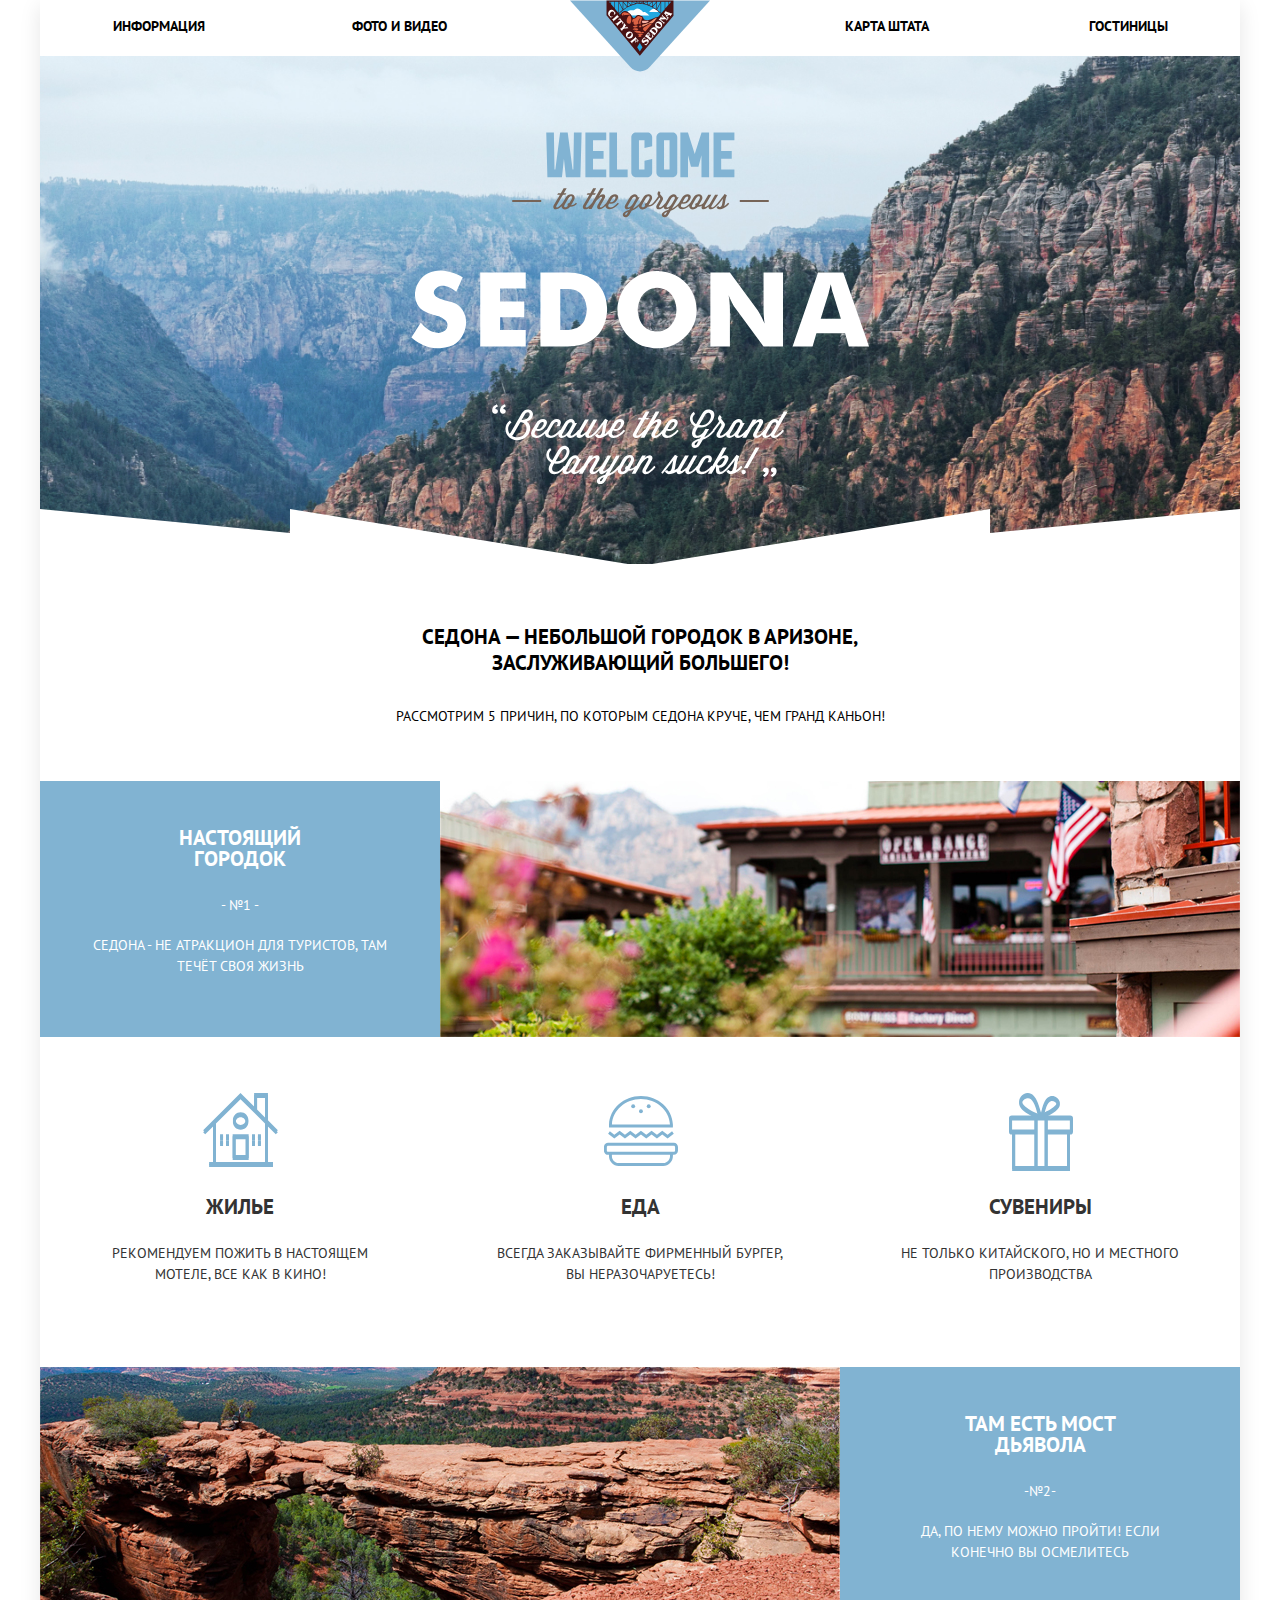
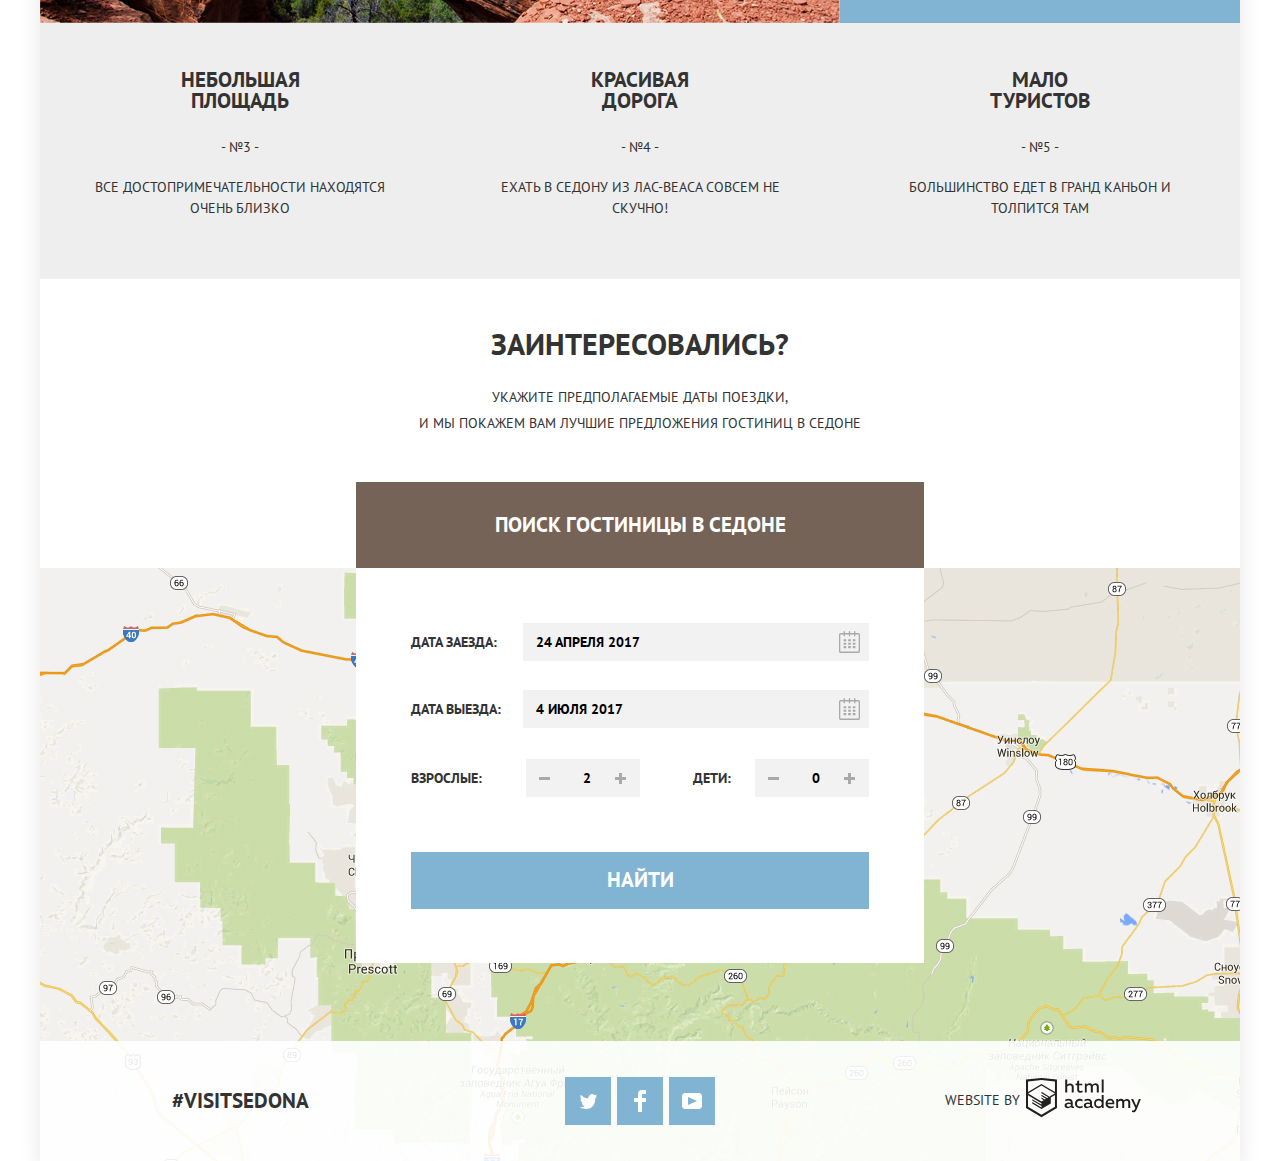
==== commit 19e28ab9: "анимация и еще правки" ====
--- a/index.html
+++ b/index.html
@@ -14,16 +14,16 @@
 
 		
 			<nav class="main-navigation container-s">
-				<a class="main-header-logo">
+				<a class="main-header-logo" area-label="Главная">
 						<img src="img/logo-sedona.svg" class="logo" width="140" height="72" alt="Логотип Седона">
 						</a>
 				<ul class="site-navigation">
 						
-					<li><a href="#">Информация</a></li>
-					<li><a href="#">Фото и видео</a></li>
-				
-					<li><a href="#">Карта штата</a></li>
-					<li ><a href="catalog.html">Гостиницы</a></li>
+					<li><a href="#" area-label="Информация">Информация</a></li>
+					<li><a href="#" area-label="Фото и видео">Фото и видео</a></li>
+				
+					<li><a href="#" area-label="Карта штата">Карта штата</a></li>
+					<li ><a href="catalog.html" area-label="Гостиницы">Гостиницы</a></li>
 				</ul>
 			</nav>
 
@@ -129,14 +129,14 @@
 				Укажите предполагаемые даты поездки,<br>
 				и мы покажем вам лучшие предложения гостиниц в Седоне
 			</p>
-			<a href="#" class="button-brown search-btn">Поиск гостиницы в Седоне</a>
-				<form class="search-form" method="post" action="https://echo.htmlacademy.ru">
+			<a href="#" class="button-brown search-btn" area-label="Поиск гостиницы в Седоне">Поиск гостиницы в Седоне</a>
+				<form class="search-form" id="search-form-id" method="post" action="https://echo.htmlacademy.ru">
 					<p>
 						<label class="search-form_l">
 						<span>Дата заезда:</span>
 							<input class="field date-start-end" type="text" name="start" 
 							value="24 АПРЕЛЯ 2017"
-              				placeholder="ДД месяц ГГГГ" >
+              				placeholder="ДД месяц ГГГГ"  area-label="Дата заезда">
               					<svg xmlns="http://www.w3.org/2000/svg" width="21" height="22" viewBox="0 0 21 22">
               						<path d="M19.251 2.025h-2.845V.648c0-.381-.294-.689-.656-.689-.363 0-.656.308-.656.689v1.377h-3.938V.648c0-.381-.294-.689-.655-.689-.363 0-.657.308-.657.689v1.377H5.906V.648c0-.381-.294-.689-.656-.689-.363 0-.657.308-.657.689v1.377H1.75C.784 2.025 0 2.847 0 3.862v16.302C0 21.179.784 22 1.75 22h17.501c.966 0 1.749-.821 1.749-1.836V3.862c0-1.015-.783-1.837-1.749-1.837zm.437 18.139a.448.448 0 0 1-.437.459H1.75a.45.45 0 0 1-.438-.459V3.862a.45.45 0 0 1 .438-.459h2.844v1.378c0 .381.294.689.657.689.362 0 .656-.308.656-.689V3.403h3.938v1.378c0 .381.294.689.657.689.361 0 .655-.308.655-.689V3.403h3.938v1.378c0 .381.293.689.656.689.362 0 .656-.308.656-.689V3.403h2.845c.241 0 .437.206.437.459v16.302z"/>
               						<path d="M4.594 8.225h2.625v2.066H4.594zM4.594 11.668h2.625v2.067H4.594zM4.594 15.112h2.625v2.066H4.594zM9.188 15.112h2.625v2.066H9.188zM9.188 11.668h2.625v2.067H9.188zM9.188 8.225h2.625v2.066H9.188zM13.781 15.112h2.625v2.066h-2.625zM13.781 11.668h2.625v2.067h-2.625zM13.781 8.225h2.625v2.066h-2.625z"/>
@@ -148,7 +148,7 @@
 						<span>Дата выезда:</span>
 							<input class="field date-start-end" type="text" name="end" 
 							value="4 ИЮЛЯ 2017"
-              				placeholder="ДД месяц ГГГГ" >
+              				placeholder="ДД месяц ГГГГ" area-label="Дата выезда" >
               					<svg xmlns="http://www.w3.org/2000/svg" width="21" height="22" viewBox="0 0 21 22">
               						<path d="M19.251 2.025h-2.845V.648c0-.381-.294-.689-.656-.689-.363 0-.656.308-.656.689v1.377h-3.938V.648c0-.381-.294-.689-.655-.689-.363 0-.657.308-.657.689v1.377H5.906V.648c0-.381-.294-.689-.656-.689-.363 0-.657.308-.657.689v1.377H1.75C.784 2.025 0 2.847 0 3.862v16.302C0 21.179.784 22 1.75 22h17.501c.966 0 1.749-.821 1.749-1.836V3.862c0-1.015-.783-1.837-1.749-1.837zm.437 18.139a.448.448 0 0 1-.437.459H1.75a.45.45 0 0 1-.438-.459V3.862a.45.45 0 0 1 .438-.459h2.844v1.378c0 .381.294.689.657.689.362 0 .656-.308.656-.689V3.403h3.938v1.378c0 .381.294.689.657.689.361 0 .655-.308.655-.689V3.403h3.938v1.378c0 .381.293.689.656.689.362 0 .656-.308.656-.689V3.403h2.845c.241 0 .437.206.437.459v16.302z"/>
               						<path d="M4.594 8.225h2.625v2.066H4.594zM4.594 11.668h2.625v2.067H4.594zM4.594 15.112h2.625v2.066H4.594zM9.188 15.112h2.625v2.066H9.188zM9.188 11.668h2.625v2.067H9.188zM9.188 8.225h2.625v2.066H9.188zM13.781 15.112h2.625v2.066h-2.625zM13.781 11.668h2.625v2.067h-2.625zM13.781 8.225h2.625v2.066h-2.625z"/>
@@ -158,33 +158,34 @@
               		
               		<div class="counter-wrap">
 						<div class="search-form_half">
-						<span>Взрослые:</span>
+						<label for="adults">Взрослые:</label>
 							<div class="search-wrap">
-								<button class="btn-minus" type="button" aria-label="minus"></button> 
-								<input class="field number-of-people" type="text" name="adults" value="2">
-								<button class="btn-plus" type="button" aria-label="plus"></button> 
+								<button class="btn-minus" id="adults-btn-minus" type="button" aria-label="minus"></button> 
+								<input class="field number-of-people" id="adults" type="text" name="adults" value="2" area-label="Взрослые">
+								<button class="btn-plus" id="adults-btn-plus" type="button" aria-label="plus"></button> 
 							</div>
 							
 						</div>
 					
 						
 						<div class="search-form_half">
-						<span class="children">Дети:</span>
+						<label for="children" class="children">Дети:</label>
 						<div class="search-wrap">
-							<button class="btn-minus" type="button" aria-label="minus"></button> 
-							<input class="field number-of-people" type="text" name="children" value="0">
-							<button class="btn-plus" type="button" aria-label="plus"></button> 
+							<button class="btn-minus" id="children-btn-minus" type="button" aria-label="minus"></button> 
+							<input class="field number-of-people" id="children" type="text" name="children" value="0" area-label="Дети">
+							<button class="btn-plus" id="children-btn-plus" type="button" aria-label="plus"></button> 
 							
 						</div>
 						</div>	
 						
 					</div>
-					<button type="submit" class="button-blue find-btn">НАЙТИ</button>
+					<button type="submit" class="button-blue find-btn" area-label="Найти">НАЙТИ</button>
 				</form>
 		</section>
 
 		<section class="map">
 			<img src="img/map.jpg" width="1200" height="748" alt="map">
+			<iframe class="iframe-map" src="https://www.google.com/maps/embed?pb=!1m18!1m12!1m3!1d9258.466988829847!2d-111.76096525197279!3d34.872245128102605!2m3!1f0!2f0!3f0!3m2!1i1024!2i768!4f13.1!3m3!1m2!1s0x872da132f942b00d%3A0x5548c523fa6c8efd!2z0KHQtdC00L7QvdCwLCDQkNGA0LjQt9C-0L3QsCA4NjMzNiwg0KHQqNCQ!5e0!3m2!1sru!2sru!4v1536619745662" width="100%" height="100%" frameborder="0" style="border:0" allowfullscreen></iframe>
 		</section>
 	</main>
 
--- a/css/style.css
+++ b/css/style.css
@@ -21,7 +21,8 @@
 }
 
 .shadow {
-	 box-shadow: 0 6px 20px rgba(0,0,0,.1);
+	 -webkit-box-shadow: 0 6px 20px rgba(0,0,0,.1);
+	         box-shadow: 0 6px 20px rgba(0,0,0,.1);
 }
 .container {
   width: 1200px;
@@ -122,7 +123,10 @@
 	padding: 0;
 }
 
-
+.site-navigation li {
+	width:239px;
+	min-height: 56px;
+}
 .site-navigation a {
 	color:#000000;
 	font-size: 14px;
@@ -133,12 +137,13 @@
 	display: inline-block;
 	padding-top: 13px;
 	padding-bottom: 15px;
-	width:239px;
-	min-height: 56px;
+
 	vertical-align: middle;
 	text-align: inherit;
-	box-sizing: border-box;
-}
+	-webkit-box-sizing: border-box;
+	        box-sizing: border-box;
+}
+
 .site-navigation li:nth-child(3) {
 	margin-left: auto;
 }
@@ -157,7 +162,12 @@
   color:#81b3d2;
 }
 
-.site-navigation a.active {
+.site-navigation a:active {
+	color: #bcbcbc;
+}
+a.active,
+a.active:hover,
+a.active:active {
 	color:#766357;
 }
 
@@ -177,7 +187,8 @@
 
 }
 .intro {
-	box-sizing: border-box;
+	-webkit-box-sizing: border-box;
+	        box-sizing: border-box;
 }
 .intro-text p:first-child {
 	font-size: 21px;
@@ -271,7 +282,8 @@
 	position: relative;
 	width: 100%;
 	min-height: 256px;
-	box-sizing: border-box;
+	-webkit-box-sizing: border-box;
+	        box-sizing: border-box;
 	display: -webkit-box;
 	display: -ms-flexbox;
 	display: flex;
@@ -287,6 +299,7 @@
 
 }
 .reasons-text {
+	height: 100%;
 	display: -webkit-box;
 	display: -ms-flexbox;
 	display: flex;
@@ -306,7 +319,9 @@
 	    align-self: center;
 	max-width: 400px;
 
-	box-sizing: border-box;
+	-webkit-box-sizing: border-box;
+
+	        box-sizing: border-box;
 	margin: 0 auto;
 
 
@@ -337,24 +352,26 @@
 }
 
 .hausing::before {
+
 	position: absolute;
 	width: 75px;
 	min-height: 75px;
 	left:163px;
 	top: 56px;
-	content:"";
+	content: url("../img/icon-1.svg");
 	background-image:url("../img/icon-1.svg");
 	background-repeat: no-repeat;
 	background-position: center center;
 
 }
 .food::before {
+	display: block;
 	position: absolute;
 	width: 75px;
 	min-height: 75px;
 	left:163px;
 	top: 56px;
-	content:"";
+	content:" ";
 	background-image: url("../img/icon-3.svg");
 	background-repeat: no-repeat;
 	background-position: center center;
@@ -365,7 +382,7 @@
 	min-height: 75px;
 	left:163px;
 	top: 56px;
-	content:"";
+	content: url("../img/icon-2.svg");
 	background-image: url("../img/icon-2.svg");
 	background-repeat: no-repeat;
 	background-position: center center;
@@ -419,6 +436,28 @@
     cursor: pointer;
 
 }
+@keyframes animation-form {
+  0% {
+    opacity: 0.1;
+  }
+
+  50% {
+    opacity: 0.5;
+  }
+
+  70% {
+    opacity: 0.7;
+  }
+
+  90% {
+    opacity: 0.9;
+  }
+
+  100% {
+    opacity: 1;
+  }
+}
+
 
 .search-form {
 	display: -webkit-box;
@@ -439,9 +478,12 @@
 	padding-right: 55px;
 	padding-left: 55px;
 	background-color: #fff;
-	box-shadow: none;
-	
-	box-sizing: border-box;
+	-webkit-box-shadow: none;
+	        box-shadow: none;
+	z-index: 3;
+	-webkit-box-sizing: border-box;
+	        box-sizing: border-box;
+	animation: animation-form  0.4s;
 }
 .search-form_half {
 	width: 50%;
@@ -506,7 +548,8 @@
 	fill: #000;
 }
 .field {
-	box-sizing: border-box;
+	-webkit-box-sizing: border-box;
+	        box-sizing: border-box;
 	padding-left: 13px;
 	padding-right: 6px;
 	padding-top: 6px;
@@ -527,7 +570,7 @@
 .btn-minus:focus {
 	outline-color: #e5e5e5;
 }
-.number-of-people:hover,
+
 .btn-plus:hover, 
 .btn-minus:hover {
 	background-color: #ebebeb;
@@ -536,10 +579,12 @@
 
 
 .date-start-end  {
-	box-sizing: border-box;
+	-webkit-box-sizing: border-box;
+	        box-sizing: border-box;
 	width: 346px;
 	min-height: 38px;
-	box-shadow: none;
+	-webkit-box-shadow: none;
+	        box-shadow: none;
 	border:none;
 	margin-left: auto;
 	padding-right: 32px;
@@ -548,11 +593,12 @@
 	fill: #000;
 }
 .number-of-people {
-	width: 38px;
+	width: 100%;
 	min-height: 38px;
 
     text-align: center;
-	box-shadow: none;
+	-webkit-box-shadow: none;
+	        box-shadow: none;
 	border:none;
 }
 
@@ -568,9 +614,11 @@
 }
 
 .search-wrap {
+	position: relative;
 	margin-left: auto;
 	width: 114px;
-	box-sizing: border-box;
+	-webkit-box-sizing: border-box;
+	        box-sizing: border-box;
 	display: -webkit-box;
 	display: -ms-flexbox;
 	display: flex;
@@ -582,15 +630,20 @@
 }
 .btn-plus, 
 .btn-minus {
-	position: relative;
-	box-sizing: border-box;
+	position: absolute;
+	-webkit-box-sizing: border-box;
+	        box-sizing: border-box;
 	border:none;
 	width: 38px;
 	height: 38px;
-	background-color:#f2f2f2;
+	background-color:transparent;
 	background-repeat: no-repeat;
 	background-position: center center;
 	cursor: pointer;
+	outline: none;
+}
+.btn-plus {
+	left: 76px;
 }
 .btn-plus::before,
 .btn-plus::after,
@@ -609,7 +662,8 @@
 
 .btn-plus::before {
   -webkit-transform: rotate(90deg);
-          transform: rotate(90deg);
+          -ms-transform: rotate(90deg);
+      transform: rotate(90deg);
 }
 .btn-plus:hover::before,
 .btn-plus:hover::after,
@@ -621,10 +675,19 @@
 .btn-minus:active::before { 
 background-color:  #a9cbe0; 
 }
+
+.map {
+	position: relative;
+}
 .map img {
 	width: 100%;
 	height: auto;
 	display: block;
+}
+.iframe-map {
+	position: absolute;
+	top: 0;
+	left: 0;
 }
 .main-footer {
 	display: -webkit-box;
@@ -640,10 +703,11 @@
 	-webkit-box-align: center;
 	    -ms-flex-align: center;
 	        align-items: center;
-	min-height: 120px;
+	
     padding-right: 55px;
     padding-left: 80px;
-
+	padding-top: 26px;
+    padding-bottom: 26px;
 	position: absolute;
 	left: 0;
 	right: 0;
@@ -669,9 +733,11 @@
 	-webkit-box-align: center;
 	    -ms-flex-align: center;
 	        align-items: center;
-	min-height: 120px;
+	
 	padding-right: 57px;
     padding-left: 81px;
+    padding-top: 26px;
+    padding-bottom: 26px;
 
 }
 .tag {
@@ -735,7 +801,8 @@
 .social-btn {
 	width: 46px;
 	height: 48px;
-	box-sizing: border-box;
+	-webkit-box-sizing: border-box;
+	        box-sizing: border-box;
 	display:-webkit-box;
 	display:-ms-flexbox;
 	display:flex;
@@ -755,18 +822,22 @@
 	background-color: #669ec0;
 }
 .social-btn:active {
-	background-color:#5496bd;
-
-}
-.social-btn path:active {
+	background-color: #5496bd;
+}
+.social-btn:active svg path {
+	fill:#88b6d1;
+
+}
+.social-btn:active + svg {
 	fill: #88b6d1;
 }
-.button-c path:hover {
+.button-c:hover svg path {
 	fill:#81b3d2;
 }
-.button-c path:active {
+.button-c:active svg path {
 	fill:#bdbbbc;
 }
+
 /*Catalog*/
 
 .hotel-filter {
@@ -785,7 +856,10 @@
 	    -ms-flex-direction: row;
 	        flex-direction: row;
 	overflow: hidden;
-	max-height: 217px;
+	
+	
+	-webkit-box-sizing: border-box;
+	        box-sizing: border-box;
 	
 }
 .filter-form {
@@ -797,7 +871,7 @@
 	    -ms-flex-direction: row;
 	        flex-direction: row;
 	width: 100%;
-	margin-bottom: 30px;
+	
 	margin-left: 72px;
 }
 .filter-form fieldset {
@@ -854,7 +928,8 @@
 
   background-image: url("../img/checkbox-off.svg");
   background-repeat: no-repeat;
- }
+  
+ } 
  input[type="checkbox"]:checked + .checkbox-indicator::before {
   content: "";
 
@@ -869,8 +944,8 @@
 
 }
 input[type="checkbox"]:focus + .checkbox-indicator::before {
-	outline: inherit;
-	border: 2px solid #81b3d2;
+	outline:2px solid #81b3d2;
+	
 	
 }
 input[type="checkbox"]:disabled + .checkbox-indicator::before {
@@ -933,8 +1008,10 @@
 	        justify-content: center;
 	
 	width: 100%;
-	min-height: 86px;
-
+	-webkit-box-sizing: border-box;
+	        box-sizing: border-box;
+	padding-top: 13px;
+	padding-bottom: 13px;
 }
 .hotel-filter legend {
 	font-size: 16px;
@@ -966,7 +1043,8 @@
   height: 22px;
   background: #ffffff;
   -webkit-transform: translate(-50%, -50%);
-          transform: translate(-50%, -50%);
+          -ms-transform: translate(-50%, -50%);
+      transform: translate(-50%, -50%);
 }
 .min-price,
 .max-price {
@@ -997,7 +1075,8 @@
   background: #ababab;
   border: 8px solid #ffffff;
   border-radius: 50%;
-  box-shadow: 0 2px 1px 0 rgba(0, 1, 1, 0.2);
+  -webkit-box-shadow: 0 2px 1px 0 rgba(0, 1, 1, 0.2);
+          box-shadow: 0 2px 1px 0 rgba(0, 1, 1, 0.2);
   cursor: pointer;
 }
 .range-toggle:hover {
@@ -1070,7 +1149,8 @@
 	color: #000000;
 }
 .sort-result {
-	box-sizing: border-box;
+	-webkit-box-sizing: border-box;
+	        box-sizing: border-box;
 	padding-left: 73px;
 	padding-right: 75px;
 }
@@ -1096,6 +1176,7 @@
 	    -ms-grid-row-align: center;
 	    align-self: center;
 }
+
 .filter-meanings {
 	padding-left: 0;
 	list-style: none;
@@ -1135,6 +1216,7 @@
 	opacity: 0.3;
 	-ms-filter: "progid:DXImageTransform.Microsoft.Alpha(Opacity=30)";
 	-webkit-transition: all 0.2s linear;
+	-o-transition: all 0.2s linear;
 	transition: all 0.2s linear;
 }
  .filter-meanings-item .increase,
@@ -1150,21 +1232,30 @@
 .filter-meanings-item:last-child {
 	margin-right: 0px;
 }
-.filter-meanings-item:nth-child(4) path:hover,
-.filter-meanings-item:last-child path:hover {
+.increase:hover + svg path,
+.decrease:hover + svg path {
 	fill: #000;
 }
-.filter-meanings-item:nth-child(4) path:active,
-.filter-meanings-item:last-child path:active {
+.increase svg path:active,
+.decrease svg path:active  {
 	fill: #81b3d2;
 }
 
 .filter-meanings-item a:active {
 	color: #000000;
 }
-
+.filter-meanings-item .sort-active {
+	color:#81b3d2;
+	opacity: 1;
+	border-bottom: none;
+}
+.sort-active svg path {
+	fill: #81b3d2;
+	opacity: 1;
+}
 .hotel-card {
-	box-sizing: border-box;
+	-webkit-box-sizing: border-box;
+	        box-sizing: border-box;
 	padding-left: 72px;
 	padding-top: 24px;
 	padding-bottom: 30px;
@@ -1200,7 +1291,7 @@
 	color: #000000;
 
 }
-.hotel-card h3 a:hover {
+ .hotel-name a:hover {
 	color:#81b3d2; 
 }
 .hotel-card h3 a:active {
@@ -1286,14 +1377,16 @@
     padding-left: 14px;
     padding-right: 14px;
     padding-top: 15px;
-    box-shadow: none;
+    -webkit-box-shadow: none;
+            box-shadow: none;
     cursor: pointer;
 }	
 	
 
 .button-booking, 
 .button-info {
-	box-sizing: border-box;
+	-webkit-box-sizing: border-box;
+	        box-sizing: border-box;
 	font-weight: bold;
 	padding-top: 4px;
 	padding-bottom: 4px;
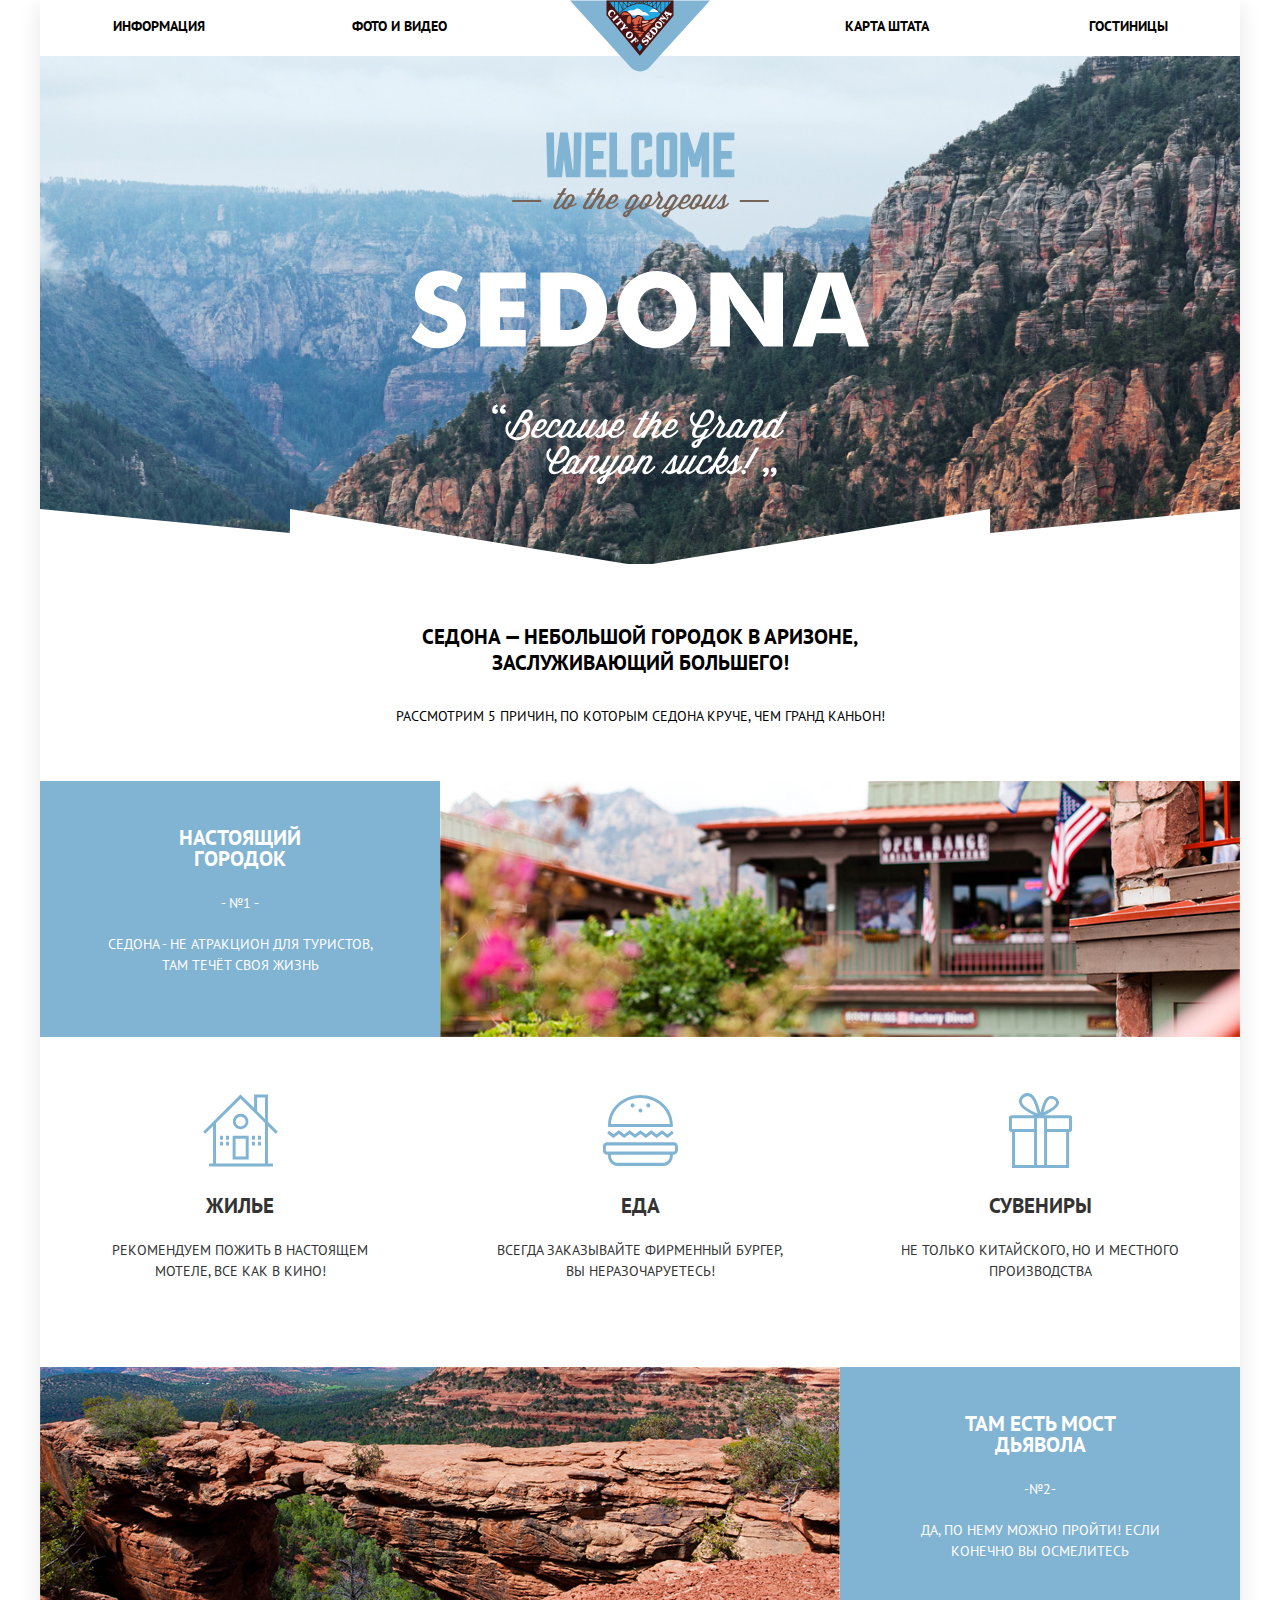
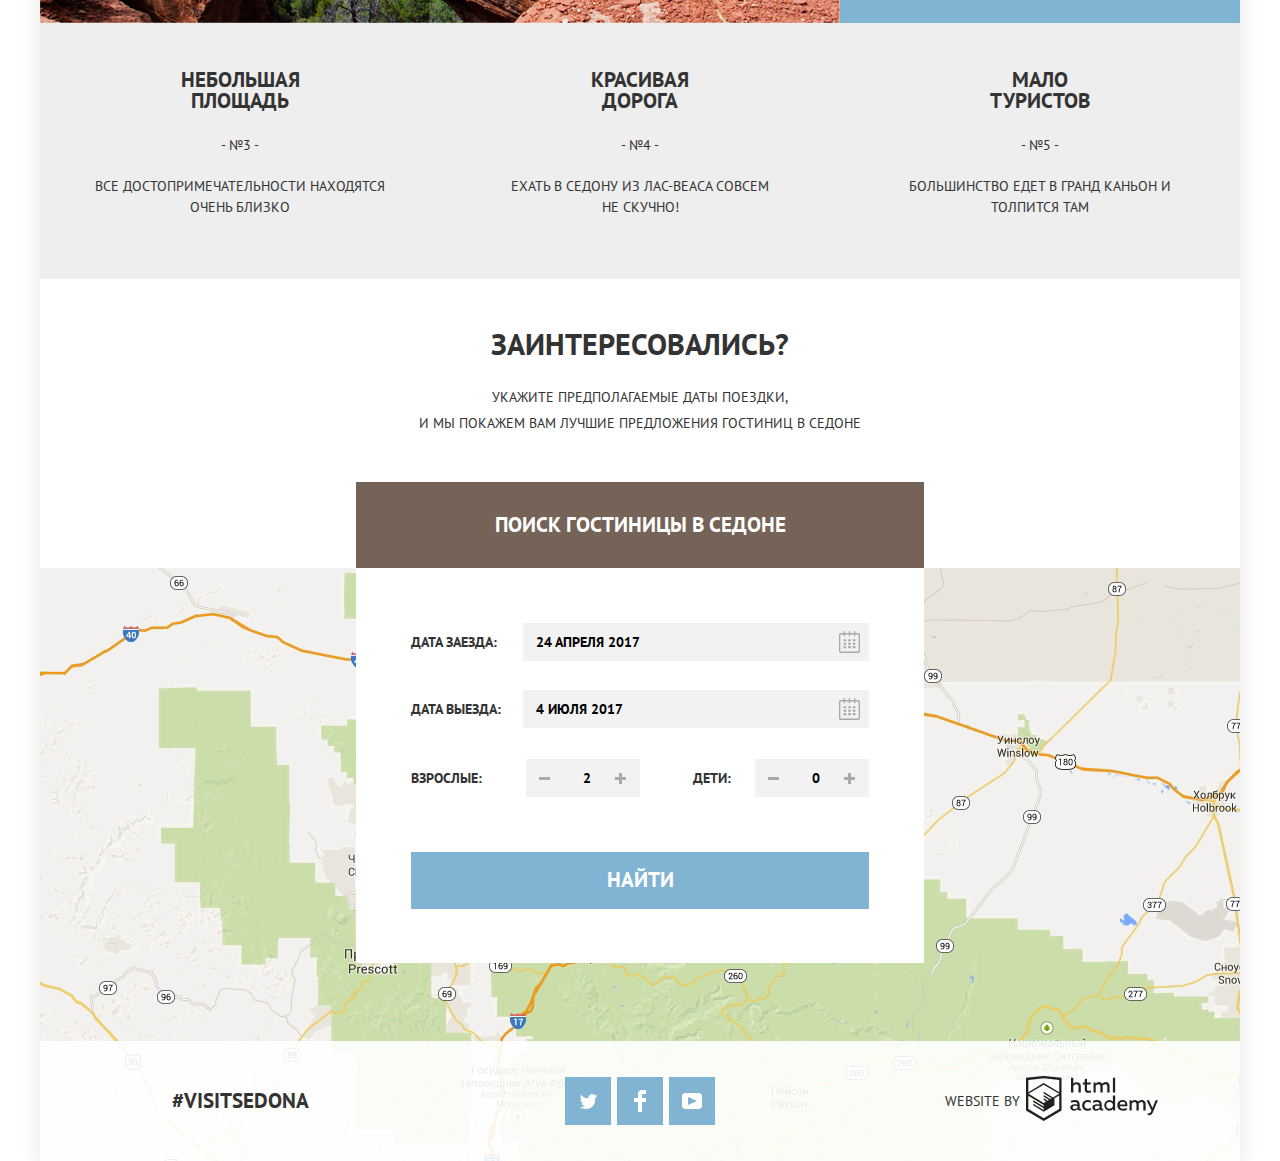
==== commit 6ddc85e9: "футер поправил и отступы у списка" ====
--- a/index.html
+++ b/index.html
@@ -55,7 +55,7 @@
 					<div class="reasons-text ">
 						<h3>Настоящий городок</h3>
 						<p> - №1 -</p>
-						<p>Седона - не атракцион для туристов, там течёт своя жизнь</p>
+						<p>Седона - не атракцион для туристов, там&nbsp;течёт своя жизнь</p>
 						
 					</div>
 					<div class="reason-img-one">
@@ -109,14 +109,14 @@
 					<div class="reasons-text ">
 						<h3>Красивая дорога</h3>
 						<p> - №4 - </p>
-						<p>Ехать в Седону из Лас-Веаса совсем не скучно!</p>
+						<p>Ехать в Седону из Лас-Веаса совсем не&nbsp;скучно!</p>
 					</div>
 				</li>
 				<li class="reasons-item reasons-item_s text-gray">
 					<div class="reasons-text ">
 						<h3>Мало туристов</h3>
 						<p> - №5 - </p>
-						<p>Большинство едет в Гранд Каньон и толпится там</p>
+						<p>Большинство едет в Гранд Каньон&nbsp;и толпится там</p>
 					</div>
 				</li>
 			
@@ -129,7 +129,7 @@
 				Укажите предполагаемые даты поездки,<br>
 				и мы покажем вам лучшие предложения гостиниц в Седоне
 			</p>
-			<a href="#" class="button-brown search-btn" area-label="Поиск гостиницы в Седоне">Поиск гостиницы в Седоне</a>
+			<a href="#" class="button-brown search-btn" id="search-btn-id" area-label="Поиск гостиницы в Седоне">Поиск гостиницы в Седоне</a>
 				<form class="search-form" id="search-form-id" method="post" action="https://echo.htmlacademy.ru">
 					<p>
 						<label class="search-form_l">
@@ -229,7 +229,7 @@
 		<p class="footer-copyright">
 			<span>WEBSITE BY</span>
 			<a class="button-c" href="https://htmlacademy.ru/intensive/htmlcss" aria-label="html academy">
-				<svg id="Layer_1" data-name="Layer 1" xmlns="http://www.w3.org/2000/svg" viewBox="0 0 108.08 36.85">
+				<svg id="Layer_1" data-name="Layer 1" xmlns="http://www.w3.org/2000/svg" viewBox="0 0 108.08 36.85" height="45">
 					<title>logo-htmlacademy-small1</title>
 					<path d="M44.61,26.88a2,2,0,0,0,.55-0.1v1.33a3.25,3.25,0,0,1-1.18.21,1.67,1.67,0,0,1-1.67-1,4.84,4.84,0,0,1-3.14,1.08c-1.51,0-2.91-.83-2.91-2.55,0-2.13,2-2.79,3.71-2.79a11.08,11.08,0,0,1,2.17.25v-0.3c0-1-.76-1.77-2.19-1.77a7.42,7.42,0,0,0-3,.64v-1.7a10.21,10.21,0,0,1,3.19-.55c2.36,0,3.81,1.12,3.81,3.65v3a0.54,0.54,0,0,0,.49.59h0.17Zm-6.44-1.13A1.35,1.35,0,0,0,39.63,27h0.11a3.39,3.39,0,0,0,2.41-1V24.58a9.72,9.72,0,0,0-1.81-.21c-1,0-2.16.33-2.16,1.38h0Zm12.36-6.11a5,5,0,0,1,2.57.64V22a4.08,4.08,0,0,0-2.3-.7,2.75,2.75,0,1,0,0,5.49,5,5,0,0,0,2.43-.64v1.71a6.27,6.27,0,0,1-2.76.57A4.21,4.21,0,0,1,46,24.51q0-.21,0-0.41a4.32,4.32,0,0,1,4.18-4.46h0.38Zm12.17,7.24a2,2,0,0,0,.55-0.1v1.33a3.25,3.25,0,0,1-1.18.21,1.67,1.67,0,0,1-1.67-1,4.84,4.84,0,0,1-3.14,1.08c-1.51,0-2.91-.83-2.91-2.55,0-2.13,2-2.79,3.71-2.79a11.08,11.08,0,0,1,2.17.25v-0.3c0-1-.76-1.77-2.19-1.77a7.42,7.42,0,0,0-3,.64v-1.7a10.21,10.21,0,0,1,3.19-.55c2.36,0,3.81,1.12,3.81,3.65v3a0.54,0.54,0,0,0,.49.59h0.17Zm-6.44-1.13A1.35,1.35,0,0,0,57.73,27h0.11a3.39,3.39,0,0,0,2.41-1V24.58a9.72,9.72,0,0,0-1.81-.21c-1.06,0-2.16.33-2.16,1.38h0ZM73,16V28.2H71.35V26.88a3.88,3.88,0,0,1-3.19,1.54,4.4,4.4,0,0,1,0-8.78,3.81,3.81,0,0,1,3,1.3V16H73Zm-4.53,5.22a2.76,2.76,0,1,0,0,5.52A2.86,2.86,0,0,0,71.15,25V23A2.91,2.91,0,0,0,68.49,21.27ZM79,19.64c3.31,0,4.46,2.68,3.92,5.09H76.7c0.21,1.5,1.67,2.11,3.19,2.11a6.11,6.11,0,0,0,2.64-.59v1.6a7.14,7.14,0,0,1-3,.57C77,28.42,74.78,27,74.78,24a4.18,4.18,0,0,1,4-4.39H79Zm0.09,1.54a2.28,2.28,0,0,0-2.44,2.1v0.06H81.3A2,2,0,0,0,79.13,21.18Zm5.73,7V19.87h1.65v1a3.81,3.81,0,0,1,2.78-1.27A2.86,2.86,0,0,1,91.89,21a4.12,4.12,0,0,1,2.91-1.33A3.06,3.06,0,0,1,98,23V28.2h-1.9V23.05a1.59,1.59,0,0,0-1.42-1.75H94.42a2.8,2.8,0,0,0-2.07,1.12V28.2h-1.9V23.05A1.59,1.59,0,0,0,89,21.31H88.8a3,3,0,0,0-2.21,1.29v5.63H84.86Zm21.31-8.33h1.9l-3.91,9.46c-0.9,2.17-2.09,2.86-3.35,2.86a4.76,4.76,0,0,1-1.1-.14V30.46a2.86,2.86,0,0,0,.85.12c0.9,0,1.58-.64,2.07-1.9l0.17-.42-4-8.4h2l2.86,6.29ZM38.73,1.46V6.22a3.81,3.81,0,0,1,2.7-1.14,3.25,3.25,0,0,1,3.44,3.4v5.15H43V8.72a1.81,1.81,0,0,0-1.61-2h-0.3a2.93,2.93,0,0,0-2.32,1.39v5.52h-1.9V1.46h1.9ZM49.94,2.31v3h3V6.91h-3v3.81c0,1.1.5,1.46,1.58,1.46a4.49,4.49,0,0,0,1.69-.33v1.6A6.8,6.8,0,0,1,51,13.8a2.55,2.55,0,0,1-2.86-2.74V6.89H46.58V5.26h1.5V2.74Zm5.4,11.31V5.28H57v1A3.81,3.81,0,0,1,59.77,5a2.86,2.86,0,0,1,2.6,1.33A4.12,4.12,0,0,1,65.28,5,3.06,3.06,0,0,1,68.44,8.4v5.21h-1.9V8.46a1.59,1.59,0,0,0-1.42-1.75H64.89a2.8,2.8,0,0,0-2.07,1.12v5.78h-1.9V8.46A1.59,1.59,0,0,0,59.5,6.71H59.27A3,3,0,0,0,57.06,8v5.63H55.34ZM71.17,1.45H73V13.6H71.17V1.45ZM14.71,0H14.55L0,1.54V28.21l14.55,8.66,14.55-8.66V1.54Zm12.5,27.1L14.55,34.64,1.9,27.12V16.18l12.59,7.5V25L5.86,19.9v1.31l8.68,5.21v1.39L5.87,22.65V24l8.68,5.21,8.75-5.24V18.31L27.2,16V27.12Zm0-12.53-3.48,2-1.6,1L14.51,13v1.31L21,18.23H21l-0.14.09-1,.54-5.37-3.2V17l4.24,2.52-1,.67-3.2-1.9v1.31l2.1,1.24L14.5,22.1,2,14.65,14.51,7.11Zm0-1.32L14.49,5.76,1.91,13.25v-10L14.56,1.92,27.21,3.25v10h0Z" transform="translate(0 -0.02)" fill="#231f20"/></svg>
 
--- a/css/style.css
+++ b/css/style.css
@@ -299,6 +299,7 @@
 
 }
 .reasons-text {
+	padding: 0;
 	height: 100%;
 	display: -webkit-box;
 	display: -ms-flexbox;
@@ -309,7 +310,7 @@
 	        flex-direction: column;
 	-webkit-box-pack: center;
 	    -ms-flex-pack: center;
-	        justify-content: center;
+	        
 	-ms-flex-wrap: wrap;
 	    flex-wrap: wrap;
 	-webkit-box-align: center;
@@ -323,6 +324,7 @@
 
 	        box-sizing: border-box;
 	margin: 0 auto;
+	padding: 46px 0 40px;
 
 
 }
@@ -332,12 +334,15 @@
 	-ms-flex-item-align: center;	
 	    -ms-grid-row-align: center;	
 	    align-self: center;
-	    margin-top: 0px;
+	    margin: 0px;
 	max-width: 151px;
+	padding-bottom: 24px;
 }
 .reasons-text p {
 	margin-top: 5px;
 	max-width: 305px;
+	margin: 0;
+	padding-bottom: 20px;
 
 }
 .reasons-b {
@@ -346,7 +351,7 @@
 	        -ms-grid-row-align:flex-end;
 	    align-items:flex-end;
 	min-height: 330px;
-	padding-top: 90px;
+	padding-top: 112px;
 	position: relative;
 
 }
@@ -358,23 +363,25 @@
 	min-height: 75px;
 	left:163px;
 	top: 56px;
-	content: url("../img/icon-1.svg");
+	content: "";
 	background-image:url("../img/icon-1.svg");
 	background-repeat: no-repeat;
 	background-position: center center;
+	background-size: 75px 75px;
 
 }
 .food::before {
 	display: block;
 	position: absolute;
 	width: 75px;
-	min-height: 75px;
+	height: 75px;
 	left:163px;
 	top: 56px;
 	content:" ";
 	background-image: url("../img/icon-3.svg");
 	background-repeat: no-repeat;
 	background-position: center center;
+	background-size: 75px 75px;
 }
 .souvenirs::before {
 	position: absolute;
@@ -382,10 +389,11 @@
 	min-height: 75px;
 	left:163px;
 	top: 56px;
-	content: url("../img/icon-2.svg");
+	content: "";
 	background-image: url("../img/icon-2.svg");
 	background-repeat: no-repeat;
 	background-position: center center;
+	background-size: 75px 75px;
 }
 .text-gray {
 	background-color: #eeeeee;
@@ -537,6 +545,7 @@
 	position: absolute;
 	left:428px;
 	cursor: pointer;
+	height: 22px;
 }
 .search-form svg:hover  {
 	fill: #000;
@@ -690,6 +699,7 @@
 	left: 0;
 }
 .main-footer {
+	box-sizing: border-box;
 	display: -webkit-box;
 	display: -ms-flexbox;
 	display: flex;
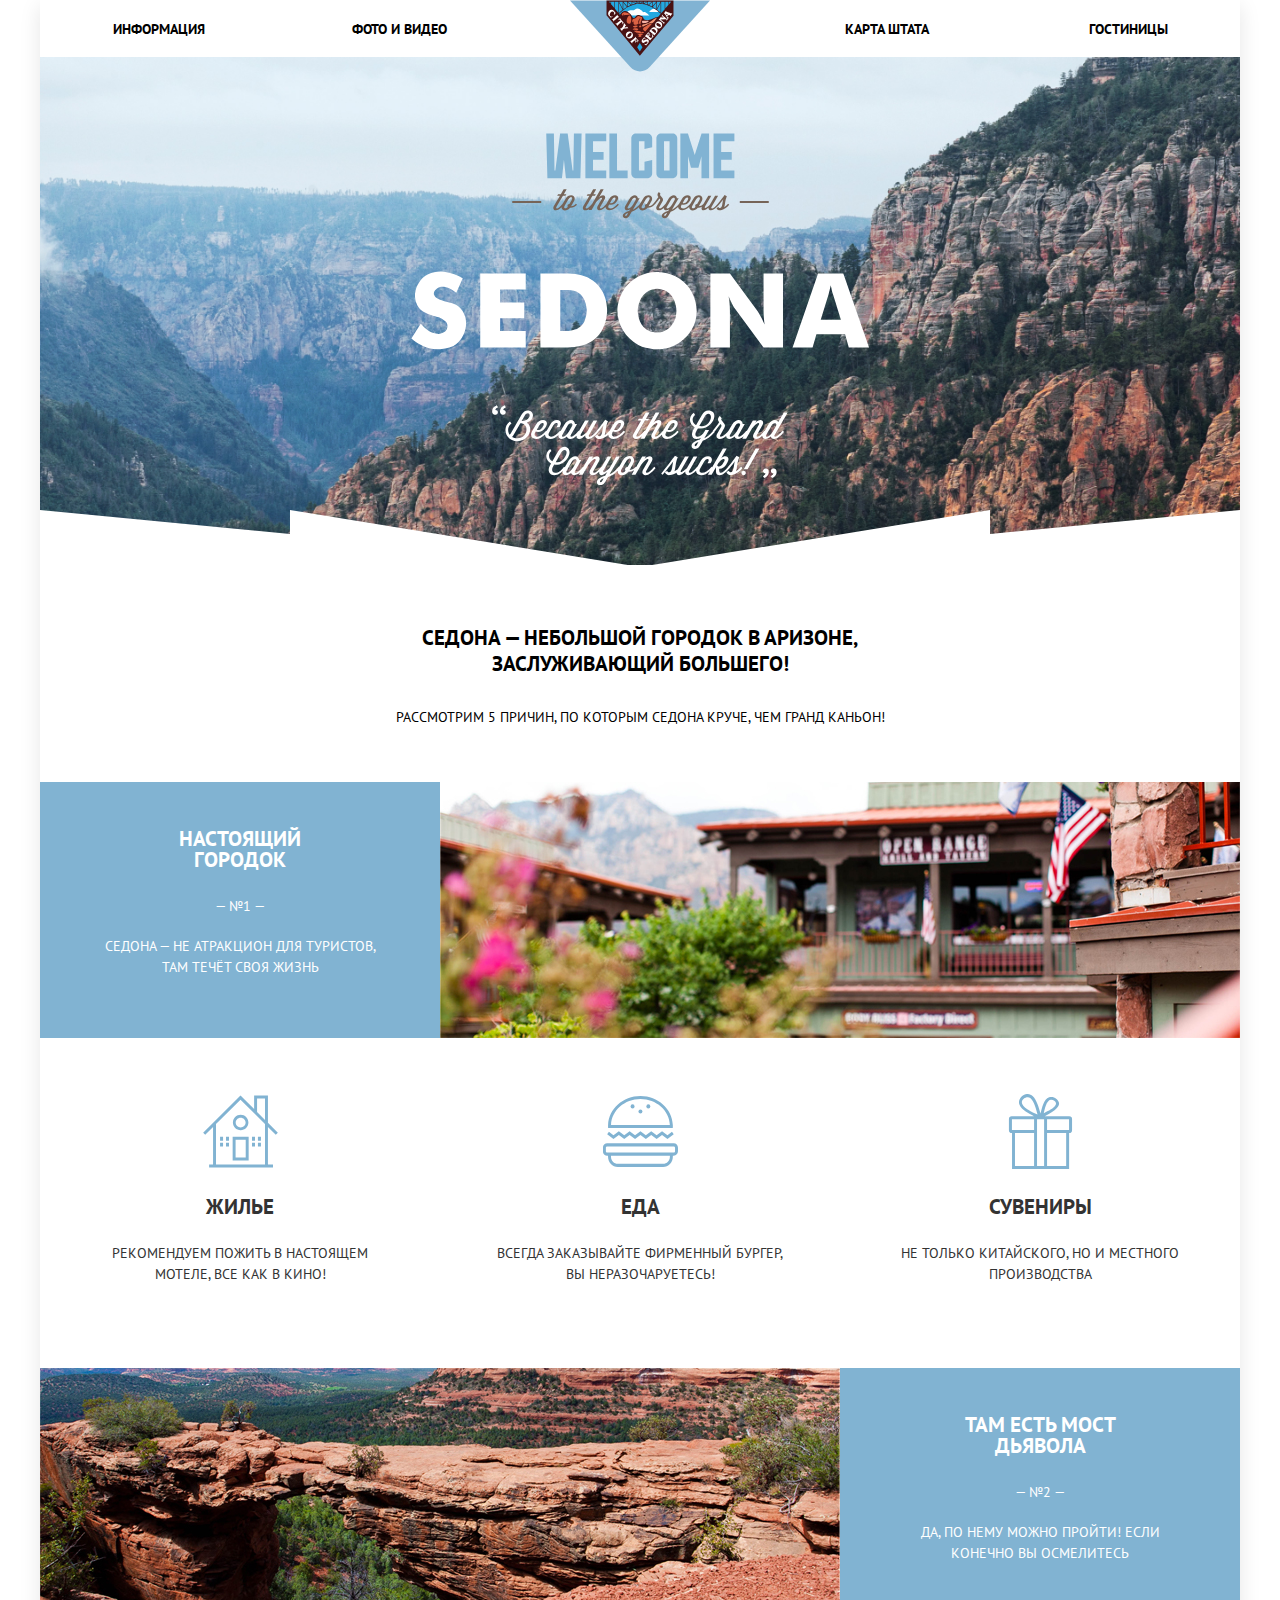
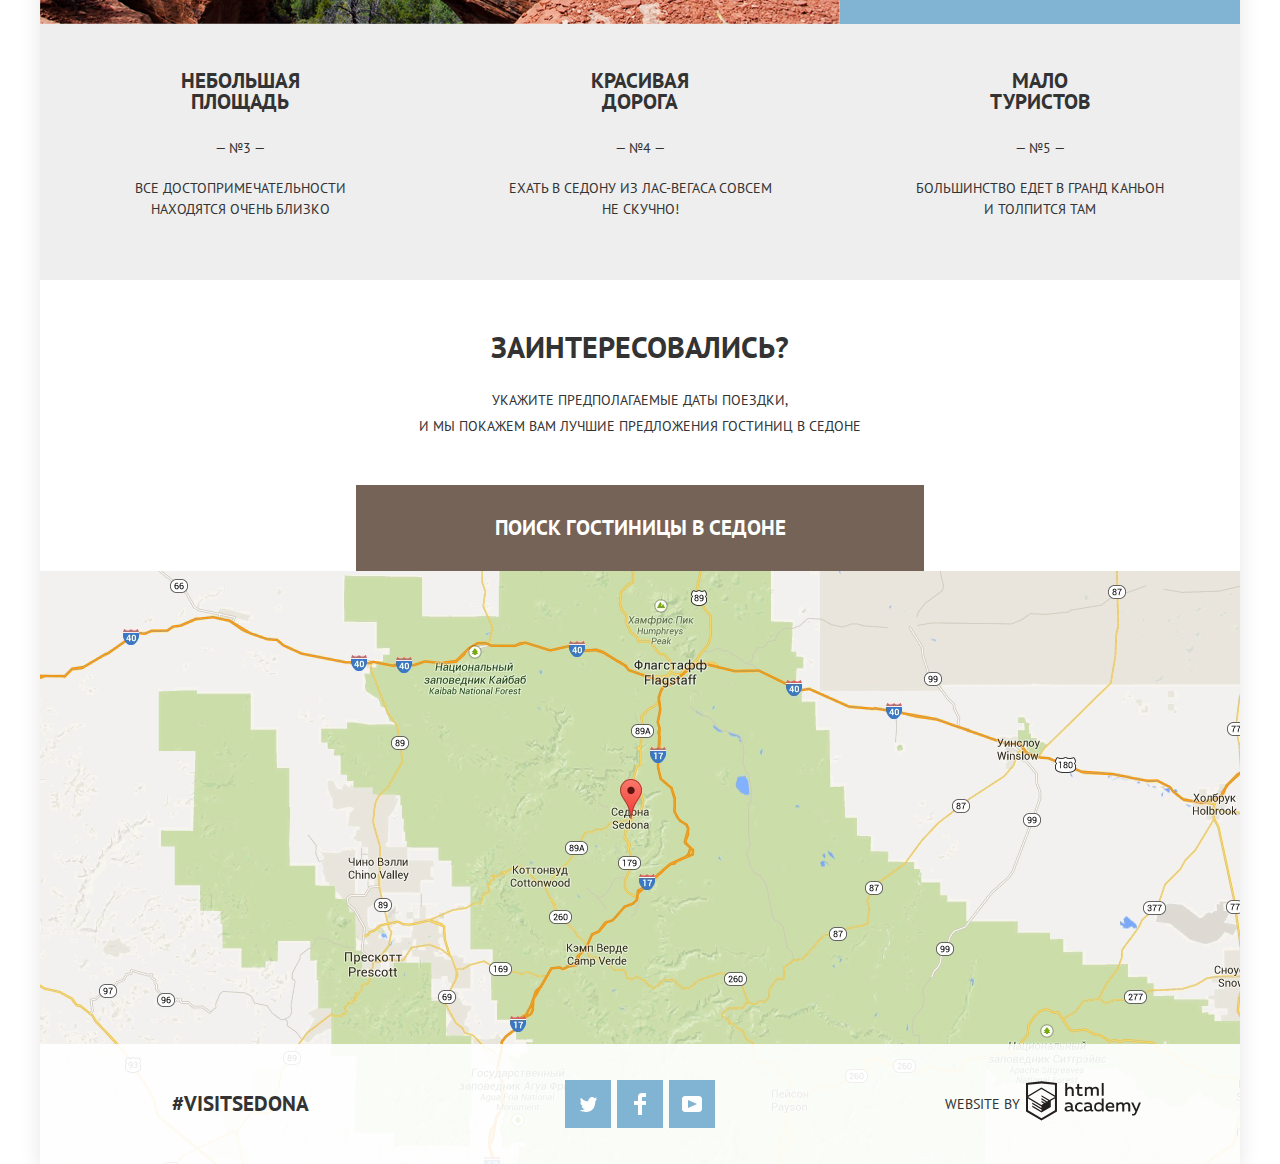
==== commit 90359963: "все" ====
--- a/index.html
+++ b/index.html
@@ -1,244 +1,198 @@
 <!DOCTYPE html>
 <html lang="ru">
-  <head>
-    <meta charset="utf-8">
-    <link href="https://fonts.googleapis.com/css?family=PT+Sans:400,700&amp;subset=cyrillic" rel="stylesheet" type="text/css">
-    <link href="css/normalize.css" rel="stylesheet" type="text/css">
-    <link href="css/style.css" rel="stylesheet" type="text/css">
-    <title>HTML Academy: Седона</title>
-
-  </head>
-  <body  class="container shadow">
-
-	<header class="main-header">
-
-		
-			<nav class="main-navigation container-s">
-				<a class="main-header-logo" area-label="Главная">
-						<img src="img/logo-sedona.svg" class="logo" width="140" height="72" alt="Логотип Седона">
-						</a>
-				<ul class="site-navigation">
-						
-					<li><a href="#" area-label="Информация">Информация</a></li>
-					<li><a href="#" area-label="Фото и видео">Фото и видео</a></li>
-				
-					<li><a href="#" area-label="Карта штата">Карта штата</a></li>
-					<li ><a href="catalog.html" area-label="Гостиницы">Гостиницы</a></li>
-				</ul>
-			</nav>
-
-			
-		
-			
-
-		
-	</header>
-	
-	<main class="main-index">
-		<section class="intro">
-			<div class="intro-welcome">
-				<img src="img/intro-welcome.svg" class="bg-img" width="459" height="353" alt="Добро пожаловать в седону!">
-			</div>
-			<div class="intro-text">
-			<p>Седона &#8212; небольшой городок в Аризоне, заслуживающий большего!</p>
-			<p>Рассмотрим 5 причин, по которым Седона круче, чем Гранд Каньон!</p>
-			</div>
-			
-		</section>
-
-		
-
-		<section class="reasons">
-			<h2 class="visually-hidden">Причины посетить седону</h2>
-			<ul class="reasons-list">
-				<li class="reasons-item text-blue">
-					<div class="reasons-text ">
-						<h3>Настоящий городок</h3>
-						<p> - №1 -</p>
-						<p>Седона - не атракцион для туристов, там&nbsp;течёт своя жизнь</p>
-						
-					</div>
-					<div class="reason-img-one">
-						<img src="img/reason-img-one.jpg" class="reason-img" width="800" height="256" alt="Седона" />
-					</div>
-				
-				</li>
-					
-			
-				<li class="reasons-item reasons-item_s reasons-b">
-					<div class="reasons-text">
-						<h3 class="hausing">Жилье</h3>
-						<p>Рекомендуем пожить в настоящем мотеле, все как в кино!</p>
-					</div>
-				</li>
-
-				<li class="reasons-item reasons-item_s reasons-b">
-					<div class="reasons-text">
-						<h3 class="food">Еда</h3>
-						<p>Всегда заказывайте фирменный бургер, вы неразочаруетесь!</p>
-					</div>
-				</li>
-
-				<li class="reasons-item reasons-item_s reasons-b">
-					<div class="reasons-text">
-						<h3 class="souvenirs">Сувениры</h3>
-						<p>Не только китайского, но и местного производства</p>
-					</div>
-				</li>
-				
-				<li class="reasons-item text-blue">
-					<div class="reasons-text ">
-						
-						<h3>Там есть мост дьявола</h3>
-						<p>-№2-</p>
-						<p>Да, по нему можно пройти! Если конечно вы осмелитесь</p>
-					</div>
-					<div class="reason-img-two ">
-					<img src="img/reason-img-two.jpg" width="800" height="256" alt="Седона">
-					</div>
-				</li>
-		
-				<li class="reasons-item reasons-item_s text-gray">
-					<div class="reasons-text ">
-						<h3>Небольшая площадь</h3>
-						<p> - №3 - </p>
-						<p>Все достопримечательности находятся очень близко</p>
-					</div>
-				</li>
-				<li class="reasons-item reasons-item_s text-gray">
-					<div class="reasons-text ">
-						<h3>Красивая дорога</h3>
-						<p> - №4 - </p>
-						<p>Ехать в Седону из Лас-Веаса совсем не&nbsp;скучно!</p>
-					</div>
-				</li>
-				<li class="reasons-item reasons-item_s text-gray">
-					<div class="reasons-text ">
-						<h3>Мало туристов</h3>
-						<p> - №5 - </p>
-						<p>Большинство едет в Гранд Каньон&nbsp;и толпится там</p>
-					</div>
-				</li>
-			
-		</ul>
-		</section>
-
-		<section class="hotel-booking">
-			<h3>Заинтересовались?</h3>
-			<p class="hotel-booking-text">
-				Укажите предполагаемые даты поездки,<br>
-				и мы покажем вам лучшие предложения гостиниц в Седоне
-			</p>
-			<a href="#" class="button-brown search-btn" id="search-btn-id" area-label="Поиск гостиницы в Седоне">Поиск гостиницы в Седоне</a>
-				<form class="search-form" id="search-form-id" method="post" action="https://echo.htmlacademy.ru">
-					<p>
-						<label class="search-form_l">
-						<span>Дата заезда:</span>
-							<input class="field date-start-end" type="text" name="start" 
-							value="24 АПРЕЛЯ 2017"
-              				placeholder="ДД месяц ГГГГ"  area-label="Дата заезда">
-              					<svg xmlns="http://www.w3.org/2000/svg" width="21" height="22" viewBox="0 0 21 22">
-              						<path d="M19.251 2.025h-2.845V.648c0-.381-.294-.689-.656-.689-.363 0-.656.308-.656.689v1.377h-3.938V.648c0-.381-.294-.689-.655-.689-.363 0-.657.308-.657.689v1.377H5.906V.648c0-.381-.294-.689-.656-.689-.363 0-.657.308-.657.689v1.377H1.75C.784 2.025 0 2.847 0 3.862v16.302C0 21.179.784 22 1.75 22h17.501c.966 0 1.749-.821 1.749-1.836V3.862c0-1.015-.783-1.837-1.749-1.837zm.437 18.139a.448.448 0 0 1-.437.459H1.75a.45.45 0 0 1-.438-.459V3.862a.45.45 0 0 1 .438-.459h2.844v1.378c0 .381.294.689.657.689.362 0 .656-.308.656-.689V3.403h3.938v1.378c0 .381.294.689.657.689.361 0 .655-.308.655-.689V3.403h3.938v1.378c0 .381.293.689.656.689.362 0 .656-.308.656-.689V3.403h2.845c.241 0 .437.206.437.459v16.302z"/>
-              						<path d="M4.594 8.225h2.625v2.066H4.594zM4.594 11.668h2.625v2.067H4.594zM4.594 15.112h2.625v2.066H4.594zM9.188 15.112h2.625v2.066H9.188zM9.188 11.668h2.625v2.067H9.188zM9.188 8.225h2.625v2.066H9.188zM13.781 15.112h2.625v2.066h-2.625zM13.781 11.668h2.625v2.067h-2.625zM13.781 8.225h2.625v2.066h-2.625z"/>
-              					</svg>
-              			</label>
-              		</p>
-              		<p>
-						<label class="search-form_l">
-						<span>Дата выезда:</span>
-							<input class="field date-start-end" type="text" name="end" 
-							value="4 ИЮЛЯ 2017"
-              				placeholder="ДД месяц ГГГГ" area-label="Дата выезда" >
-              					<svg xmlns="http://www.w3.org/2000/svg" width="21" height="22" viewBox="0 0 21 22">
-              						<path d="M19.251 2.025h-2.845V.648c0-.381-.294-.689-.656-.689-.363 0-.656.308-.656.689v1.377h-3.938V.648c0-.381-.294-.689-.655-.689-.363 0-.657.308-.657.689v1.377H5.906V.648c0-.381-.294-.689-.656-.689-.363 0-.657.308-.657.689v1.377H1.75C.784 2.025 0 2.847 0 3.862v16.302C0 21.179.784 22 1.75 22h17.501c.966 0 1.749-.821 1.749-1.836V3.862c0-1.015-.783-1.837-1.749-1.837zm.437 18.139a.448.448 0 0 1-.437.459H1.75a.45.45 0 0 1-.438-.459V3.862a.45.45 0 0 1 .438-.459h2.844v1.378c0 .381.294.689.657.689.362 0 .656-.308.656-.689V3.403h3.938v1.378c0 .381.294.689.657.689.361 0 .655-.308.655-.689V3.403h3.938v1.378c0 .381.293.689.656.689.362 0 .656-.308.656-.689V3.403h2.845c.241 0 .437.206.437.459v16.302z"/>
-              						<path d="M4.594 8.225h2.625v2.066H4.594zM4.594 11.668h2.625v2.067H4.594zM4.594 15.112h2.625v2.066H4.594zM9.188 15.112h2.625v2.066H9.188zM9.188 11.668h2.625v2.067H9.188zM9.188 8.225h2.625v2.066H9.188zM13.781 15.112h2.625v2.066h-2.625zM13.781 11.668h2.625v2.067h-2.625zM13.781 8.225h2.625v2.066h-2.625z"/>
-              					</svg>
-              			</label>
-              		</p>
-              		
-              		<div class="counter-wrap">
-						<div class="search-form_half">
-						<label for="adults">Взрослые:</label>
-							<div class="search-wrap">
-								<button class="btn-minus" id="adults-btn-minus" type="button" aria-label="minus"></button> 
-								<input class="field number-of-people" id="adults" type="text" name="adults" value="2" area-label="Взрослые">
-								<button class="btn-plus" id="adults-btn-plus" type="button" aria-label="plus"></button> 
-							</div>
-							
-						</div>
-					
-						
-						<div class="search-form_half">
-						<label for="children" class="children">Дети:</label>
-						<div class="search-wrap">
-							<button class="btn-minus" id="children-btn-minus" type="button" aria-label="minus"></button> 
-							<input class="field number-of-people" id="children" type="text" name="children" value="0" area-label="Дети">
-							<button class="btn-plus" id="children-btn-plus" type="button" aria-label="plus"></button> 
-							
-						</div>
-						</div>	
-						
-					</div>
-					<button type="submit" class="button-blue find-btn" area-label="Найти">НАЙТИ</button>
-				</form>
-		</section>
-
-		<section class="map">
-			<img src="img/map.jpg" width="1200" height="748" alt="map">
-			<iframe class="iframe-map" src="https://www.google.com/maps/embed?pb=!1m18!1m12!1m3!1d9258.466988829847!2d-111.76096525197279!3d34.872245128102605!2m3!1f0!2f0!3f0!3m2!1i1024!2i768!4f13.1!3m3!1m2!1s0x872da132f942b00d%3A0x5548c523fa6c8efd!2z0KHQtdC00L7QvdCwLCDQkNGA0LjQt9C-0L3QsCA4NjMzNiwg0KHQqNCQ!5e0!3m2!1sru!2sru!4v1536619745662" width="100%" height="100%" frameborder="0" style="border:0" allowfullscreen></iframe>
-		</section>
-	</main>
-
-	<footer class="main-footer">
-		
-		<p class="tag">
-			#VISITSEDONA
-		</p>
-
-		
-	<div class="footer-social">
-	<ul>
-		<li >
-			<a href="#" class="social-btn" aria-label="Twitter">
-				
-				<svg xmlns="http://www.w3.org/2000/svg" xmlns:xlink="http://www.w3.org/1999/xlink" width="17" height="15" viewBox="0 0 17 15">
-					<path fill="#FFF" d="M10.95.144c1.685-.496 2.984.27 3.577 1.179.673-.231 1.331-.481 2.011-.708a2.345 2.345 0 0 1-.857 1.768c.685.17 1.304-.491 1.304-.491-.169 1-1.006 1.788-1.563 2.024-.231 6.75-3.175 11.217-10.077 11.082h-.446c-.41 0-4.164-.46-4.898-1.887 2.271.196 3.893-.422 4.693-1.177-.96-.3-2.679-.477-2.979-2.95.349.106.564.228 1.19.119C1.705 8.247.374 7.53.448 5.33c.285.328 1.067.536 1.34.472C1.085 5.561-.182 2.442.894.85c1.818 1.854 3.735 3.606 7.152 3.773C8.254 2.33 9.183.793 10.95.144z">
-						
-					</path>
-				</svg>
-			</a>
-		</li>
-				<li >
-					<a href="#" class="social-btn" aria-label="Facebook">
-						<svg xmlns="http://www.w3.org/2000/svg" width="12" height="22" viewBox="0 0 12 22">
-							<path fill="#FFF" d="M12 4V0H8a4 4 0 0 0-4 4v4H0v4h4v10h4V12h4V8H8V4h4z"/>
-						</svg>
-					</a>
-				</li>
-				<li >
-					<a href="#" class="social-btn" aria-label="Youtube">
-						<svg xmlns="http://www.w3.org/2000/svg" xmlns:xlink="http://www.w3.org/1999/xlink" width="20" height="16" viewBox="0 0 20 16">
-							<path fill="#FFF" d="M17 0H3C1.35 0 0 1.35 0 3v10c0 1.65 1.35 3 3 3h14c1.65 0 3-1.35 3-3V3c0-1.65-1.35-3-3-3zM6.027 11.998V4.002L15.014 8l-8.987 3.998z"/>
-						</svg>
-
-					</a>
-				</li>
-
-	</ul>
-	</div>	
-		<p class="footer-copyright">
-			<span>WEBSITE BY</span>
-			<a class="button-c" href="https://htmlacademy.ru/intensive/htmlcss" aria-label="html academy">
-				<svg id="Layer_1" data-name="Layer 1" xmlns="http://www.w3.org/2000/svg" viewBox="0 0 108.08 36.85" height="45">
-					<title>logo-htmlacademy-small1</title>
-					<path d="M44.61,26.88a2,2,0,0,0,.55-0.1v1.33a3.25,3.25,0,0,1-1.18.21,1.67,1.67,0,0,1-1.67-1,4.84,4.84,0,0,1-3.14,1.08c-1.51,0-2.91-.83-2.91-2.55,0-2.13,2-2.79,3.71-2.79a11.08,11.08,0,0,1,2.17.25v-0.3c0-1-.76-1.77-2.19-1.77a7.42,7.42,0,0,0-3,.64v-1.7a10.21,10.21,0,0,1,3.19-.55c2.36,0,3.81,1.12,3.81,3.65v3a0.54,0.54,0,0,0,.49.59h0.17Zm-6.44-1.13A1.35,1.35,0,0,0,39.63,27h0.11a3.39,3.39,0,0,0,2.41-1V24.58a9.72,9.72,0,0,0-1.81-.21c-1,0-2.16.33-2.16,1.38h0Zm12.36-6.11a5,5,0,0,1,2.57.64V22a4.08,4.08,0,0,0-2.3-.7,2.75,2.75,0,1,0,0,5.49,5,5,0,0,0,2.43-.64v1.71a6.27,6.27,0,0,1-2.76.57A4.21,4.21,0,0,1,46,24.51q0-.21,0-0.41a4.32,4.32,0,0,1,4.18-4.46h0.38Zm12.17,7.24a2,2,0,0,0,.55-0.1v1.33a3.25,3.25,0,0,1-1.18.21,1.67,1.67,0,0,1-1.67-1,4.84,4.84,0,0,1-3.14,1.08c-1.51,0-2.91-.83-2.91-2.55,0-2.13,2-2.79,3.71-2.79a11.08,11.08,0,0,1,2.17.25v-0.3c0-1-.76-1.77-2.19-1.77a7.42,7.42,0,0,0-3,.64v-1.7a10.21,10.21,0,0,1,3.19-.55c2.36,0,3.81,1.12,3.81,3.65v3a0.54,0.54,0,0,0,.49.59h0.17Zm-6.44-1.13A1.35,1.35,0,0,0,57.73,27h0.11a3.39,3.39,0,0,0,2.41-1V24.58a9.72,9.72,0,0,0-1.81-.21c-1.06,0-2.16.33-2.16,1.38h0ZM73,16V28.2H71.35V26.88a3.88,3.88,0,0,1-3.19,1.54,4.4,4.4,0,0,1,0-8.78,3.81,3.81,0,0,1,3,1.3V16H73Zm-4.53,5.22a2.76,2.76,0,1,0,0,5.52A2.86,2.86,0,0,0,71.15,25V23A2.91,2.91,0,0,0,68.49,21.27ZM79,19.64c3.31,0,4.46,2.68,3.92,5.09H76.7c0.21,1.5,1.67,2.11,3.19,2.11a6.11,6.11,0,0,0,2.64-.59v1.6a7.14,7.14,0,0,1-3,.57C77,28.42,74.78,27,74.78,24a4.18,4.18,0,0,1,4-4.39H79Zm0.09,1.54a2.28,2.28,0,0,0-2.44,2.1v0.06H81.3A2,2,0,0,0,79.13,21.18Zm5.73,7V19.87h1.65v1a3.81,3.81,0,0,1,2.78-1.27A2.86,2.86,0,0,1,91.89,21a4.12,4.12,0,0,1,2.91-1.33A3.06,3.06,0,0,1,98,23V28.2h-1.9V23.05a1.59,1.59,0,0,0-1.42-1.75H94.42a2.8,2.8,0,0,0-2.07,1.12V28.2h-1.9V23.05A1.59,1.59,0,0,0,89,21.31H88.8a3,3,0,0,0-2.21,1.29v5.63H84.86Zm21.31-8.33h1.9l-3.91,9.46c-0.9,2.17-2.09,2.86-3.35,2.86a4.76,4.76,0,0,1-1.1-.14V30.46a2.86,2.86,0,0,0,.85.12c0.9,0,1.58-.64,2.07-1.9l0.17-.42-4-8.4h2l2.86,6.29ZM38.73,1.46V6.22a3.81,3.81,0,0,1,2.7-1.14,3.25,3.25,0,0,1,3.44,3.4v5.15H43V8.72a1.81,1.81,0,0,0-1.61-2h-0.3a2.93,2.93,0,0,0-2.32,1.39v5.52h-1.9V1.46h1.9ZM49.94,2.31v3h3V6.91h-3v3.81c0,1.1.5,1.46,1.58,1.46a4.49,4.49,0,0,0,1.69-.33v1.6A6.8,6.8,0,0,1,51,13.8a2.55,2.55,0,0,1-2.86-2.74V6.89H46.58V5.26h1.5V2.74Zm5.4,11.31V5.28H57v1A3.81,3.81,0,0,1,59.77,5a2.86,2.86,0,0,1,2.6,1.33A4.12,4.12,0,0,1,65.28,5,3.06,3.06,0,0,1,68.44,8.4v5.21h-1.9V8.46a1.59,1.59,0,0,0-1.42-1.75H64.89a2.8,2.8,0,0,0-2.07,1.12v5.78h-1.9V8.46A1.59,1.59,0,0,0,59.5,6.71H59.27A3,3,0,0,0,57.06,8v5.63H55.34ZM71.17,1.45H73V13.6H71.17V1.45ZM14.71,0H14.55L0,1.54V28.21l14.55,8.66,14.55-8.66V1.54Zm12.5,27.1L14.55,34.64,1.9,27.12V16.18l12.59,7.5V25L5.86,19.9v1.31l8.68,5.21v1.39L5.87,22.65V24l8.68,5.21,8.75-5.24V18.31L27.2,16V27.12Zm0-12.53-3.48,2-1.6,1L14.51,13v1.31L21,18.23H21l-0.14.09-1,.54-5.37-3.2V17l4.24,2.52-1,.67-3.2-1.9v1.31l2.1,1.24L14.5,22.1,2,14.65,14.51,7.11Zm0-1.32L14.49,5.76,1.91,13.25v-10L14.56,1.92,27.21,3.25v10h0Z" transform="translate(0 -0.02)" fill="#231f20"/></svg>
-
-			</a>
-		</p>
-
-	</footer>
-  
-	<script src="js/Scripts.js"></script>	
-  </body>
-</html>
-	+   <head>
+      <meta charset="utf-8">
+      <link href="https://fonts.googleapis.com/css?family=PT+Sans:400,700&amp;subset=cyrillic" rel="stylesheet" type="text/css">
+      <link href="css/normalize.min.css" rel="stylesheet" type="text/css">
+      <link href="css/style.min.css" rel="stylesheet" type="text/css">
+      <title>HTML Academy: Седона</title>
+   </head>
+   <body  class="container shadow">
+      <header class="main-header">
+         <nav class="main-navigation container-s">
+            <a class="main-header-logo" area-label="Главная">
+            <img src="img/logo-sedona.svg" class="logo" width="140" height="72" alt="Логотип Седона">
+            </a>
+            <ul class="site-navigation">
+               <li><a href="#" area-label="Информация">Информация</a></li>
+               <li><a href="#" area-label="Фото и видео">Фото и видео</a></li>
+               <li><a href="#" area-label="Карта штата">Карта штата</a></li>
+               <li ><a href="catalog.html" area-label="Гостиницы">Гостиницы</a></li>
+            </ul>
+         </nav>
+      </header>
+      <main class="main-index">
+         <section class="intro">
+            <div class="intro-welcome">
+               <img src="img/intro-welcome.svg" class="bg-img" width="459" height="353" alt="Добро пожаловать в седону!">
+            </div>
+            <div class="intro-text">
+               <p>Седона — небольшой городок в Аризоне, заслуживающий большего!</p>
+               <p>Рассмотрим 5 причин, по которым Седона круче, чем Гранд Каньон!</p>
+            </div>
+         </section>
+         <section class="reasons">
+            <h2 class="visually-hidden">Причины посетить седону</h2>
+            <ul class="reasons-list">
+               <li class="reasons-item text-blue">
+                  <div class="reasons-text ">
+                     <h3>Настоящий городок</h3>
+                     <p>— №1 —</p>
+                     <p>Седона — не атракцион для туристов, там&nbsp;течёт своя жизнь</p>
+                  </div>
+                  <div class="reason-img-one">
+                     <img src="img/reason-img-one.jpg" class="reason-img" width="800" height="256" alt="Седона" />
+                  </div>
+               </li>
+               <li class="reasons-item reasons-item_s reasons-b">
+                  <div class="reasons-text">
+                     <h3 class="hausing">Жилье</h3>
+                     <p>Рекомендуем пожить в настоящем мотеле, все как в кино!</p>
+                  </div>
+               </li>
+               <li class="reasons-item reasons-item_s reasons-b">
+                  <div class="reasons-text">
+                     <h3 class="food">Еда</h3>
+                     <p>Всегда заказывайте фирменный бургер, вы неразочаруетесь!</p>
+                  </div>
+               </li>
+               <li class="reasons-item reasons-item_s reasons-b">
+                  <div class="reasons-text">
+                     <h3 class="souvenirs">Сувениры</h3>
+                     <p>Не только китайского, но и местного производства</p>
+                  </div>
+               </li>
+               <li class="reasons-item text-blue">
+                  <div class="reasons-text ">
+                     <h3>Там есть мост дьявола</h3>
+                     <p>— №2 —</p>
+                     <p>Да, по нему можно пройти! Если конечно вы осмелитесь</p>
+                  </div>
+                  <div class="reason-img-two ">
+                     <img src="img/reason-img-two.jpg" width="800" height="256" alt="Седона">
+                  </div>
+               </li>
+               <li class="reasons-item reasons-item_s text-gray">
+                  <div class="reasons-text ">
+                     <h3>Небольшая площадь</h3>
+                     <p>— №3 —</p>
+                     <p class="text-width">Все достопримечательности находятся очень близко</p>
+                  </div>
+               </li>
+               <li class="reasons-item reasons-item_s text-gray">
+                  <div class="reasons-text ">
+                     <h3>Красивая дорога</h3>
+                     <p>— №4 —</p>
+                     <p>Ехать в Седону из Лас-Вегаса совсем не&nbsp;скучно!</p>
+                  </div>
+               </li>
+               <li class="reasons-item reasons-item_s text-gray">
+                  <div class="reasons-text ">
+                     <h3>Мало туристов</h3>
+                     <p>— №5 —</p>
+                     <p class="text-width-two">Большинство едет в Гранд Каньон и толпится там</p>
+                  </div>
+               </li>
+            </ul>
+         </section>
+         <section class="hotel-booking">
+            <h3>Заинтересовались?</h3>
+            <p class="hotel-booking-text">
+               Укажите предполагаемые даты поездки,<br>
+               и мы покажем вам лучшие предложения гостиниц в Седоне
+            </p>
+            <a href="#" class="button-brown search-btn" id="search-btn-id" area-label="Поиск гостиницы в Седоне">Поиск гостиницы в Седоне</a>
+            <form class="search-form" id="search-form-id" method="post" action="https://echo.htmlacademy.ru">
+               <p>
+                  <label class="search-form_l">
+                     <span>Дата заезда:</span>
+                     <input class="field date-start-end" type="text" name="start" 
+                        value="24 АПРЕЛЯ 2017"
+                        placeholder="ДД месяц ГГГГ"  area-label="Дата заезда">
+                     <svg xmlns="http://www.w3.org/2000/svg" width="21" height="22" viewBox="0 0 21 22">
+                        <path d="M19.251 2.025h-2.845V.648c0-.381-.294-.689-.656-.689-.363 0-.656.308-.656.689v1.377h-3.938V.648c0-.381-.294-.689-.655-.689-.363 0-.657.308-.657.689v1.377H5.906V.648c0-.381-.294-.689-.656-.689-.363 0-.657.308-.657.689v1.377H1.75C.784 2.025 0 2.847 0 3.862v16.302C0 21.179.784 22 1.75 22h17.501c.966 0 1.749-.821 1.749-1.836V3.862c0-1.015-.783-1.837-1.749-1.837zm.437 18.139a.448.448 0 0 1-.437.459H1.75a.45.45 0 0 1-.438-.459V3.862a.45.45 0 0 1 .438-.459h2.844v1.378c0 .381.294.689.657.689.362 0 .656-.308.656-.689V3.403h3.938v1.378c0 .381.294.689.657.689.361 0 .655-.308.655-.689V3.403h3.938v1.378c0 .381.293.689.656.689.362 0 .656-.308.656-.689V3.403h2.845c.241 0 .437.206.437.459v16.302z"/>
+                        <path d="M4.594 8.225h2.625v2.066H4.594zM4.594 11.668h2.625v2.067H4.594zM4.594 15.112h2.625v2.066H4.594zM9.188 15.112h2.625v2.066H9.188zM9.188 11.668h2.625v2.067H9.188zM9.188 8.225h2.625v2.066H9.188zM13.781 15.112h2.625v2.066h-2.625zM13.781 11.668h2.625v2.067h-2.625zM13.781 8.225h2.625v2.066h-2.625z"/>
+                     </svg>
+                  </label>
+               </p>
+               <p>
+                  <label class="search-form_l">
+                     <span>Дата выезда:</span>
+                     <input class="field date-start-end" type="text" name="end" 
+                        value="4 ИЮЛЯ 2017"
+                        placeholder="ДД месяц ГГГГ" area-label="Дата выезда" >
+                     <svg xmlns="http://www.w3.org/2000/svg" width="21" height="22" viewBox="0 0 21 22">
+                        <path d="M19.251 2.025h-2.845V.648c0-.381-.294-.689-.656-.689-.363 0-.656.308-.656.689v1.377h-3.938V.648c0-.381-.294-.689-.655-.689-.363 0-.657.308-.657.689v1.377H5.906V.648c0-.381-.294-.689-.656-.689-.363 0-.657.308-.657.689v1.377H1.75C.784 2.025 0 2.847 0 3.862v16.302C0 21.179.784 22 1.75 22h17.501c.966 0 1.749-.821 1.749-1.836V3.862c0-1.015-.783-1.837-1.749-1.837zm.437 18.139a.448.448 0 0 1-.437.459H1.75a.45.45 0 0 1-.438-.459V3.862a.45.45 0 0 1 .438-.459h2.844v1.378c0 .381.294.689.657.689.362 0 .656-.308.656-.689V3.403h3.938v1.378c0 .381.294.689.657.689.361 0 .655-.308.655-.689V3.403h3.938v1.378c0 .381.293.689.656.689.362 0 .656-.308.656-.689V3.403h2.845c.241 0 .437.206.437.459v16.302z"/>
+                        <path d="M4.594 8.225h2.625v2.066H4.594zM4.594 11.668h2.625v2.067H4.594zM4.594 15.112h2.625v2.066H4.594zM9.188 15.112h2.625v2.066H9.188zM9.188 11.668h2.625v2.067H9.188zM9.188 8.225h2.625v2.066H9.188zM13.781 15.112h2.625v2.066h-2.625zM13.781 11.668h2.625v2.067h-2.625zM13.781 8.225h2.625v2.066h-2.625z"/>
+                     </svg>
+                  </label>
+               </p>
+               <div class="counter-wrap">
+                  <div class="search-form_half">
+                     <label for="adults">Взрослые:</label>
+                     <div class="search-wrap">
+                        <button class="btn-minus" id="adults-btn-minus" type="button" aria-label="minus"></button> 
+                        <input class="field number-of-people" id="adults" type="text" name="adults" value="2" area-label="Взрослые">
+                        <button class="btn-plus" id="adults-btn-plus" type="button" aria-label="plus"></button> 
+                     </div>
+                  </div>
+                  <div class="search-form_half">
+                     <label for="children" class="children">Дети:</label>
+                     <div class="search-wrap">
+                        <button class="btn-minus" id="children-btn-minus" type="button" aria-label="minus"></button> 
+                        <input class="field number-of-people" id="children" type="text" name="children" value="0" area-label="Дети">
+                        <button class="btn-plus" id="children-btn-plus" type="button" aria-label="plus"></button> 
+                     </div>
+                  </div>
+               </div>
+               <button type="submit" class="button-blue find-btn" area-label="Найти">НАЙТИ</button>
+            </form>
+         </section>
+         <section class="map">
+            <img src="img/map.jpg" width="1200" height="748" alt="map">
+            <iframe class="iframe-map" src="https://www.google.com/maps/embed?pb=!1m18!1m12!1m3!1d9258.466988829847!2d-111.76096525197279!3d34.872245128102605!2m3!1f0!2f0!3f0!3m2!1i1024!2i768!4f13.1!3m3!1m2!1s0x872da132f942b00d%3A0x5548c523fa6c8efd!2z0KHQtdC00L7QvdCwLCDQkNGA0LjQt9C-0L3QsCA4NjMzNiwg0KHQqNCQ!5e0!3m2!1sru!2sru!4v1536619745662" width="100%" height="100%" frameborder="0" style="border:0" allowfullscreen></iframe>
+         </section>
+      </main>
+      <footer class="main-footer">
+         <p class="tag">
+            #VISITSEDONA
+         </p>
+         <div class="footer-social">
+            <ul>
+               <li >
+                  <a href="#" class="social-btn" aria-label="Twitter">
+                     <svg xmlns="http://www.w3.org/2000/svg" xmlns:xlink="http://www.w3.org/1999/xlink" width="17" height="15" viewBox="0 0 17 15">
+                        <path fill="#FFF" d="M10.95.144c1.685-.496 2.984.27 3.577 1.179.673-.231 1.331-.481 2.011-.708a2.345 2.345 0 0 1-.857 1.768c.685.17 1.304-.491 1.304-.491-.169 1-1.006 1.788-1.563 2.024-.231 6.75-3.175 11.217-10.077 11.082h-.446c-.41 0-4.164-.46-4.898-1.887 2.271.196 3.893-.422 4.693-1.177-.96-.3-2.679-.477-2.979-2.95.349.106.564.228 1.19.119C1.705 8.247.374 7.53.448 5.33c.285.328 1.067.536 1.34.472C1.085 5.561-.182 2.442.894.85c1.818 1.854 3.735 3.606 7.152 3.773C8.254 2.33 9.183.793 10.95.144z">
+                        </path>
+                     </svg>
+                  </a>
+               </li>
+               <li >
+                  <a href="#" class="social-btn" aria-label="Facebook">
+                     <svg xmlns="http://www.w3.org/2000/svg" width="12" height="22" viewBox="0 0 12 22">
+                        <path fill="#FFF" d="M12 4V0H8a4 4 0 0 0-4 4v4H0v4h4v10h4V12h4V8H8V4h4z"/>
+                     </svg>
+                  </a>
+               </li>
+               <li >
+                  <a href="#" class="social-btn" aria-label="Youtube">
+                     <svg xmlns="http://www.w3.org/2000/svg" xmlns:xlink="http://www.w3.org/1999/xlink" width="20" height="16" viewBox="0 0 20 16">
+                        <path fill="#FFF" d="M17 0H3C1.35 0 0 1.35 0 3v10c0 1.65 1.35 3 3 3h14c1.65 0 3-1.35 3-3V3c0-1.65-1.35-3-3-3zM6.027 11.998V4.002L15.014 8l-8.987 3.998z"/>
+                     </svg>
+                  </a>
+               </li>
+            </ul>
+         </div>
+         <p class="footer-copyright">
+            <span>WEBSITE BY</span>
+            <a class="button-c" href="https://htmlacademy.ru/intensive/htmlcss" aria-label="html academy">
+               <svg id="Layer_1" data-name="Layer 1" xmlns="http://www.w3.org/2000/svg" viewBox="0 0 108.08 36.85" height="40" width="115">
+                  <title>logo-htmlacademy-small1</title>
+                  <path d="M44.61,26.88a2,2,0,0,0,.55-0.1v1.33a3.25,3.25,0,0,1-1.18.21,1.67,1.67,0,0,1-1.67-1,4.84,4.84,0,0,1-3.14,1.08c-1.51,0-2.91-.83-2.91-2.55,0-2.13,2-2.79,3.71-2.79a11.08,11.08,0,0,1,2.17.25v-0.3c0-1-.76-1.77-2.19-1.77a7.42,7.42,0,0,0-3,.64v-1.7a10.21,10.21,0,0,1,3.19-.55c2.36,0,3.81,1.12,3.81,3.65v3a0.54,0.54,0,0,0,.49.59h0.17Zm-6.44-1.13A1.35,1.35,0,0,0,39.63,27h0.11a3.39,3.39,0,0,0,2.41-1V24.58a9.72,9.72,0,0,0-1.81-.21c-1,0-2.16.33-2.16,1.38h0Zm12.36-6.11a5,5,0,0,1,2.57.64V22a4.08,4.08,0,0,0-2.3-.7,2.75,2.75,0,1,0,0,5.49,5,5,0,0,0,2.43-.64v1.71a6.27,6.27,0,0,1-2.76.57A4.21,4.21,0,0,1,46,24.51q0-.21,0-0.41a4.32,4.32,0,0,1,4.18-4.46h0.38Zm12.17,7.24a2,2,0,0,0,.55-0.1v1.33a3.25,3.25,0,0,1-1.18.21,1.67,1.67,0,0,1-1.67-1,4.84,4.84,0,0,1-3.14,1.08c-1.51,0-2.91-.83-2.91-2.55,0-2.13,2-2.79,3.71-2.79a11.08,11.08,0,0,1,2.17.25v-0.3c0-1-.76-1.77-2.19-1.77a7.42,7.42,0,0,0-3,.64v-1.7a10.21,10.21,0,0,1,3.19-.55c2.36,0,3.81,1.12,3.81,3.65v3a0.54,0.54,0,0,0,.49.59h0.17Zm-6.44-1.13A1.35,1.35,0,0,0,57.73,27h0.11a3.39,3.39,0,0,0,2.41-1V24.58a9.72,9.72,0,0,0-1.81-.21c-1.06,0-2.16.33-2.16,1.38h0ZM73,16V28.2H71.35V26.88a3.88,3.88,0,0,1-3.19,1.54,4.4,4.4,0,0,1,0-8.78,3.81,3.81,0,0,1,3,1.3V16H73Zm-4.53,5.22a2.76,2.76,0,1,0,0,5.52A2.86,2.86,0,0,0,71.15,25V23A2.91,2.91,0,0,0,68.49,21.27ZM79,19.64c3.31,0,4.46,2.68,3.92,5.09H76.7c0.21,1.5,1.67,2.11,3.19,2.11a6.11,6.11,0,0,0,2.64-.59v1.6a7.14,7.14,0,0,1-3,.57C77,28.42,74.78,27,74.78,24a4.18,4.18,0,0,1,4-4.39H79Zm0.09,1.54a2.28,2.28,0,0,0-2.44,2.1v0.06H81.3A2,2,0,0,0,79.13,21.18Zm5.73,7V19.87h1.65v1a3.81,3.81,0,0,1,2.78-1.27A2.86,2.86,0,0,1,91.89,21a4.12,4.12,0,0,1,2.91-1.33A3.06,3.06,0,0,1,98,23V28.2h-1.9V23.05a1.59,1.59,0,0,0-1.42-1.75H94.42a2.8,2.8,0,0,0-2.07,1.12V28.2h-1.9V23.05A1.59,1.59,0,0,0,89,21.31H88.8a3,3,0,0,0-2.21,1.29v5.63H84.86Zm21.31-8.33h1.9l-3.91,9.46c-0.9,2.17-2.09,2.86-3.35,2.86a4.76,4.76,0,0,1-1.1-.14V30.46a2.86,2.86,0,0,0,.85.12c0.9,0,1.58-.64,2.07-1.9l0.17-.42-4-8.4h2l2.86,6.29ZM38.73,1.46V6.22a3.81,3.81,0,0,1,2.7-1.14,3.25,3.25,0,0,1,3.44,3.4v5.15H43V8.72a1.81,1.81,0,0,0-1.61-2h-0.3a2.93,2.93,0,0,0-2.32,1.39v5.52h-1.9V1.46h1.9ZM49.94,2.31v3h3V6.91h-3v3.81c0,1.1.5,1.46,1.58,1.46a4.49,4.49,0,0,0,1.69-.33v1.6A6.8,6.8,0,0,1,51,13.8a2.55,2.55,0,0,1-2.86-2.74V6.89H46.58V5.26h1.5V2.74Zm5.4,11.31V5.28H57v1A3.81,3.81,0,0,1,59.77,5a2.86,2.86,0,0,1,2.6,1.33A4.12,4.12,0,0,1,65.28,5,3.06,3.06,0,0,1,68.44,8.4v5.21h-1.9V8.46a1.59,1.59,0,0,0-1.42-1.75H64.89a2.8,2.8,0,0,0-2.07,1.12v5.78h-1.9V8.46A1.59,1.59,0,0,0,59.5,6.71H59.27A3,3,0,0,0,57.06,8v5.63H55.34ZM71.17,1.45H73V13.6H71.17V1.45ZM14.71,0H14.55L0,1.54V28.21l14.55,8.66,14.55-8.66V1.54Zm12.5,27.1L14.55,34.64,1.9,27.12V16.18l12.59,7.5V25L5.86,19.9v1.31l8.68,5.21v1.39L5.87,22.65V24l8.68,5.21,8.75-5.24V18.31L27.2,16V27.12Zm0-12.53-3.48,2-1.6,1L14.51,13v1.31L21,18.23H21l-0.14.09-1,.54-5.37-3.2V17l4.24,2.52-1,.67-3.2-1.9v1.31l2.1,1.24L14.5,22.1,2,14.65,14.51,7.11Zm0-1.32L14.49,5.76,1.91,13.25v-10L14.56,1.92,27.21,3.25v10h0Z" transform="translate(0 -0.02)" fill="#231f20"/>
+               </svg>
+            </a>
+         </p>
+      </footer>
+      <script src="js/scripts.min.js"></script>	
+   </body>
+</html>--- a/css/style.min.css
+++ b/css/style.min.css
@@ -0,0 +1 @@
+body{margin: 0;padding: 0;font-family: "PT Sans", Arial, sans-serif;font-size: 14px;line-height: 21px;font-weight: 400;color: #333333;text-transform: uppercase;background-color: #ffffff;background-position: top center;position: relative;}a{text-decoration: none;}.shadow{-webkit-box-shadow: 0 6px 20px rgba(0,0,0,.1);box-shadow: 0 6px 20px rgba(0,0,0,.1);}.container{width: 1200px;margin: 0 auto;}.container-s{width: 1055px;margin: 0 auto;}.visually-hidden:not(:focus):not(:active),input[type="checkbox"].visually-hidden,input[type="radio"].visually-hidden{position: absolute;width: 1px;height: 1px;margin: -1px;border: 0;padding: 0;white-space: nowrap;-webkit-clip-path: inset(100%);clip-path: inset(100%);clip: rect(0 0 0 0);overflow: hidden;}.main-index{margin-bottom: 0px;}.intro-welcome{display: -webkit-box;display: -ms-flexbox;display: flex;-webkit-box-orient: vertical;-webkit-box-direction: normal;-ms-flex-direction: column;flex-direction: column;-webkit-box-pack: center;-ms-flex-pack: center;justify-content: center;-webkit-box-align:center;-ms-flex-align:center;align-items:center;min-height: 469px;background-image: url("../img/background-photo.jpg");background-color: #81b3d2;background-size: 1200px;background-repeat: no-repeat;background-position: 50% 28%;margin-top:0;}.intro-welcome img{margin-bottom: 79px;margin-top: 76px;}.main-header-logo{position: absolute;top: 0;left: 50%;margin-left: -70px;}.main-navigation{background: #ffffff;}.site-navigation{margin: 0;width: 100%;list-style: none;display: -webkit-box;display: -ms-flexbox;display: flex;-webkit-box-orient: horizontal;-webkit-box-direction: normal;-ms-flex-direction: row;flex-direction: row;-webkit-box-pack: justify;-ms-flex-pack: justify;justify-content: space-between;}ul.site-navigation{padding: 0;}.site-navigation li{box-sizing: border-box;width:239px;padding-top: 16px;padding-bottom: 15px;}.site-navigation a{color:#000000;font-size: 14px;line-height: 26px;font-weight: bold;display: inline-block;vertical-align: middle;text-align: inherit;-webkit-box-sizing: border-box;box-sizing: border-box;}.site-navigation li:nth-child(3){margin-left: auto;}.site-navigation li:nth-child(2){margin-right: auto;}.site-navigation li:nth-child(3),.site-navigation li:last-child{text-align: right;}.site-navigation a:hover,.site-navigation a:focus{background-color: #ffffff;color:#81b3d2;}.site-navigation a:active{color: #bcbcbc;}a.active,a.active:hover,a.active:active{color:#766357;}.intro-text{position: relative;padding-top: 59px;width: 100%;color: #000000;text-align: center;background-color: #FFF;padding-bottom: 54px;padding-top: 60px;}.intro{-webkit-box-sizing: border-box;box-sizing: border-box;}.intro-text p:first-child{font-size: 21px;line-height: 26px;font-weight: bold;width: 600px;margin: 0 auto;}.intro-text p:last-child{font-size: 14px;margin: 0 auto;margin-top:30px;width: 490px;}.intro-text:before{content: "";width: 100%;min-height: 59px;position: absolute;bottom:98%;left:0;background-image: url("../img/polygon.svg");background-position: top center;background-repeat: no-repeat;z-index: 1;}.reasons{text-align: center;}.reason-img-one{display: -webkit-box;display: -ms-flexbox;display: flex;-webkit-box-align: center;-ms-flex-align: center;align-items: center;-webkit-box-flex: 1;-ms-flex-positive: 1;flex-grow: 1;max-width: 800px;height: 100%;}.reason-img-one img,.reason-img-two img{display: block;}.reason-img-two{display: -webkit-box;display: -ms-flexbox;display: flex;-webkit-box-align: center;-ms-flex-align: center;align-items: center;max-width: 800px;height: 100%;-webkit-box-ordinal-group: 0;-ms-flex-order: -1;order: -1;}.reasons-list{padding:0;margin:0;display: -webkit-box;display: -ms-flexbox;display: flex;-webkit-box-orient: horizontal;-webkit-box-direction: normal;-ms-flex-direction: row;flex-direction: row;-webkit-box-pack: justify;-ms-flex-pack: justify;justify-content: space-between;-ms-flex-wrap: wrap;flex-wrap: wrap;list-style: none;}.reasons-item{position: relative;width: 100%;min-height: 256px;-webkit-box-sizing: border-box;box-sizing: border-box;display: -webkit-box;display: -ms-flexbox;display: flex;-webkit-box-pack: justify;-ms-flex-pack: justify;justify-content: space-between;margin: 0 auto;}.reasons-item_s{width: 33.33333333333333333%;}.reasons-text{padding: 0;height: 100%;display: -webkit-box;display: -ms-flexbox;display: flex;-webkit-box-orient: vertical;-webkit-box-direction: normal;-ms-flex-direction: column;flex-direction: column;-webkit-box-pack: center;-ms-flex-pack: center;-ms-flex-wrap: wrap;flex-wrap: wrap;-webkit-box-align: center;-ms-flex-align: center;align-items: center;-ms-flex-item-align: center;align-self: center;max-width: 400px;-webkit-box-sizing: border-box;box-sizing: border-box;margin: 0 auto;padding: 46px 0 40px;}.reasons-text h3{font-size: 21px;line-height: 21px;-ms-flex-item-align: center;-ms-grid-row-align: center;align-self: center;margin: 0px;max-width: 151px;padding-bottom: 26px;}.reasons-text p{max-width: 305px;margin: 0;padding-bottom: 19px;}p.text-width{max-width: 285px;}p.text-width-two{max-width: 255px;}.reasons-b{-webkit-box-align:end;-ms-flex-align:end;-ms-grid-row-align:flex-end;align-items:flex-end;min-height: 330px;padding-top: 112px;position: relative;}.hausing::before{position: absolute;width: 75px;min-height: 75px;left:163px;top: 56px;content: "";background-image:url("../img/icon-1.svg");background-repeat: no-repeat;background-position: center center;background-size: 75px 75px;}.food::before{display: block;position: absolute;width: 75px;height: 75px;left:163px;top: 56px;content:" ";background-image: url("../img/icon-3.svg");background-repeat: no-repeat;background-position: center center;background-size: 75px 75px;}.souvenirs::before{position: absolute;width: 75px;min-height: 75px;left:163px;top: 56px;content: "";background-image: url("../img/icon-2.svg");background-repeat: no-repeat;background-position: center center;background-size: 75px 75px;}.text-gray{background-color: #eeeeee;}.text-blue{background-color: #81b3d2;color:#ffffff;}.hotel-booking{padding-top: 56px;text-align: center;position: relative;}.hotel-booking h3{font-size: 30px;margin-top: 0px;}.hotel-booking p{line-height: 26px;margin-bottom: 15px;}p.hotel-booking-text{margin-bottom: 46px;}.hotel-booking p:first-child{margin-top: 55px;}.hotel-booking a{font-size: 21px;line-height: 26px;font-weight: bold;padding-bottom: 30px;padding-top: 30px;}.search-btn{display: inline-block;vertical-align: middle;width: 568px;padding-top: 33px;padding-bottom: 33px;cursor: pointer;}@keyframes animation-form{0%{opacity: 0.1;}50%{opacity: 0.5;}70%{opacity: 0.7;}90%{opacity: 0.9;}100%{opacity: 1;}}.search-form{display: -webkit-box;display: -ms-flexbox;display: flex;-webkit-box-orient: horizontal;-webkit-box-direction: normal;-ms-flex-direction: row;flex-direction: row;-ms-flex-wrap: wrap;flex-wrap: wrap;line-height: 26px;font-weight: bold;width: 568px;position: absolute;top: 100%;margin-left: 316px;padding-right: 55px;padding-left: 55px;background-color: #fff;-webkit-box-shadow: none;box-shadow: none;z-index: 3;-webkit-box-sizing: border-box;box-sizing: border-box;animation: animation-form 0.4s;}.search-form_half{width: 50%;display: -webkit-box;display: -ms-flexbox;display: flex;-webkit-box-align: center;-ms-flex-align: center;align-items: center;}.search-form_l{position: relative;display: -webkit-box;display: -ms-flexbox;display: flex;-webkit-box-orient: horizontal;-webkit-box-direction: normal;-ms-flex-direction: row;flex-direction: row;-webkit-box-align:center;-ms-flex-align:center;align-items:center;width: 100%;}.counter-wrap{width: 100%;display: -webkit-box;display: -ms-flexbox;display: flex;-webkit-box-orient: horizontal;-webkit-box-direction: normal;-ms-flex-direction: row;flex-direction: row;-ms-flex-wrap: wrap;flex-wrap: wrap;-webkit-box-align: center;-ms-flex-align: center;align-items: center;margin-top: 16px;}.children{margin-left: 53px;}.search-form svg{fill: #a9a9a9;position: absolute;left:428px;top;cursor: pointer;height: 22px;}.search-form svg:hover{fill: #000;}.search-form svg:active{fill: #a9cbe0;}input[type="text"]:focus + svg{fill: #000;}.field{-webkit-box-sizing: border-box;box-sizing: border-box;padding-left: 13px;padding-right: 6px;padding-top: 6px;padding-bottom: 6px;font-weight: bold;background: #f2f2f2;}.field:hover{background: #ebebeb;}.field:focus{background: #ffffff;outline-color: #e5e5e5;}.number-of-people:focus,.btn-plus:focus, .btn-minus:focus{outline-color: #e5e5e5;}.btn-plus:hover, .btn-minus:hover{background-color: #ebebeb;}.date-start-end{-webkit-box-sizing: border-box;box-sizing: border-box;width: 346px;min-height: 38px;-webkit-box-shadow: none;box-shadow: none;border:none;margin-left: auto;padding-right: 32px;}.date-start-end:focus + path{fill: #000;}.number-of-people{width: 100%;min-height: 38px;text-align: center;-webkit-box-shadow: none;box-shadow: none;border:none;}.search-form p{width: 100%;display: -webkit-box;display: -ms-flexbox;display: flex;-webkit-box-align: center;-ms-flex-align: center;align-items: center;}.search-wrap{position: relative;margin-left: auto;width: 114px;-webkit-box-sizing: border-box;box-sizing: border-box;display: -webkit-box;display: -ms-flexbox;display: flex;-webkit-box-orient: horizontal;-webkit-box-direction: normal;-ms-flex-direction: row;flex-direction: row;}.btn-plus, .btn-minus{position: absolute;-webkit-box-sizing: border-box;box-sizing: border-box;border:none;width: 38px;height: 38px;background-color:transparent;background-repeat: no-repeat;background-position: center center;cursor: pointer;outline: none;}.btn-plus{left: 76px;}.btn-plus::before,.btn-plus::after,.btn-minus::before{content: "";position: absolute;left: 13px;top: 18px;width: 11px;height: 3px;background-color: #a9a9a9;}.btn-plus::before{-webkit-transform: rotate(90deg);-ms-transform: rotate(90deg);transform: rotate(90deg);}.btn-plus:hover::before,.btn-plus:hover::after,.btn-minus:hover::before{background-color: #000;}.btn-plus:active::before,.btn-plus:active::after,.btn-minus:active::before{background-color: #a9cbe0;}.map{position: relative;}.map img{width: 100%;height: auto;display: block;}.iframe-map{position: absolute;top: 0;left: 0;}.main-footer{box-sizing: border-box;display: -webkit-box;display: -ms-flexbox;display: flex;-webkit-box-orient: horizontal;-webkit-box-direction: normal;-ms-flex-direction: row;flex-direction: row;-webkit-box-pack: justify;-ms-flex-pack: justify;justify-content: space-between;-webkit-box-align: center;-ms-flex-align: center;align-items: center;padding-right: 55px;padding-left: 80px;padding-top: 26px;padding-bottom: 26px;position: absolute;left: 0;right: 0;bottom: 0;background-color: rgba(255, 255, 255, 0.9);}.inner-header{padding-left: 73px;padding-right: 75px;}.inner-footer{display: -webkit-box;display: -ms-flexbox;display: flex;-webkit-box-orient: horizontal;-webkit-box-direction: normal;-ms-flex-direction: row;flex-direction: row;-webkit-box-pack: justify;-ms-flex-pack: justify;justify-content: space-between;-webkit-box-align: center;-ms-flex-align: center;align-items: center;padding-right: 57px;padding-left: 81px;padding-top: 26px;padding-bottom: 26px;}.tag{font-size: 21px;line-height: 26px;font-weight: bold;width: 240px;text-align: center;}.footer-copyright{display: -webkit-box;display: -ms-flexbox;display: flex;-webkit-box-orient: horizontal;-webkit-box-direction: normal;-ms-flex-direction: row;flex-direction: row;width: 240px;margin: 0;}.footer-copyright span{display: inline-block;-ms-flex-item-align: center;-ms-grid-row-align: center;align-self: center;margin-right: 6px;}.footer-copyright a{display: inline-block;width: 115px;}.footer-social{margin-left: -31px;text-align: center;}.footer-social ul{padding: 0;margin: 0;display: -webkit-box;display: -ms-flexbox;display: flex;-webkit-box-orient: horizontal;-webkit-box-direction: normal;-ms-flex-direction: row;flex-direction: row;-webkit-box-pack: justify;-ms-flex-pack: justify;justify-content: space-between;-ms-flex-wrap: wrap;flex-wrap: wrap;list-style: none;}.footer-social a{margin-left:6px;}.social-btn{width: 46px;height: 48px;-webkit-box-sizing: border-box;box-sizing: border-box;display:-webkit-box;display:-ms-flexbox;display:flex;-webkit-box-align: center;-ms-flex-align: center;align-items: center;-webkit-box-pack: center;-ms-flex-pack: center;justify-content: center;background-color: #81b3d2;}.social-btn:hover{background-color: #669ec0;}.social-btn:active{background-color: #5496bd;}.social-btn:active svg path{fill:#88b6d1;}.social-btn:active + svg{fill: #88b6d1;}.button-c:hover svg path{fill:#81b3d2;}.button-c:active svg path{fill:#bdbbbc;}/*Catalog*/.hotel-filter{background: #5b4d4a;background-image: url("../img/filter-bg.png");background-color: #81b3d2;background-size: cover;background-position: 50% 34%;background-repeat: no-repeat;color: #ffffff;display: -webkit-box;display: -ms-flexbox;display: flex;-webkit-box-orient: horizontal;-webkit-box-direction: normal;-ms-flex-direction: row;flex-direction: row;overflow: hidden;-webkit-box-sizing: border-box;box-sizing: border-box;}.filter-form{display: -webkit-box;display: -ms-flexbox;display: flex;-webkit-box-orient: horizontal;-webkit-box-direction: normal;-ms-flex-direction: row;flex-direction: row;width: 100%;padding-top: 28px;padding-left: 72px;padding-right: 72px;padding-bottom: 5px;}.filter-form fieldset{width: 255px;display: -webkit-box;display: -ms-flexbox;display: flex;-webkit-box-orient: vertical;-webkit-box-direction: normal;-ms-flex-direction: column;flex-direction: column;border:0 none;margin: 0;padding: 0;}.checkbox-list label{position: relative;margin-top: 23px;margin-bottom: 25px;padding-left: 39px;cursor: pointer;}input[type="checkbox"] + .checkbox-indicator::before{content: "";position: absolute;top: 0;left: 0;width: 27px;height: 23px;background-image: url("../img/checkbox-off.svg");background-repeat: no-repeat;}.checkbox-list label{position: relative;margin-top: 18px;margin-bottom: 26px;padding-left: 41px;cursor: pointer;}input[type="checkbox"] + .checkbox-indicator::before{content: "";position: absolute;top: 0;left: 0;width: 27px;height: 23px;background-image: url("../img/checkbox-off.svg");background-repeat: no-repeat;}input[type="checkbox"]:checked + .checkbox-indicator::before{content: "";position: absolute;top: 0;left: 0;width: 27px;height: 23px;background-image: url("../img/checkbox-on.svg");background-repeat: no-repeat;}input[type="checkbox"]:focus + .checkbox-indicator::before{outline:2px solid #81b3d2;}input[type="checkbox"]:disabled + .checkbox-indicator::before{content: "";position: absolute;top: 0;left: 0;width: 27px;height: 23px;background-image: url("../img/checkbox-off-disabled.svg");background-repeat: no-repeat;cursor: not-allowed;}input[type="checkbox"]:checked:disabled + .checkbox-indicator::before{content: "";position: absolute;top: 0;left: 0;width: 27px;height: 23px;background-image: url("../img/checkbox-on-disabled.svg");background-repeat: no-repeat;}.filter-form fieldset:last-child{margin-left: auto;}.filter-results{display: -webkit-box;display: -ms-flexbox;display: flex;-webkit-box-orient: vertical;-webkit-box-direction: normal;-ms-flex-direction: column;flex-direction: column;-webkit-box-align: center;-ms-flex-align: center;align-items: center;}.filter-results header{display: -webkit-box;display: -ms-flexbox;display: flex;-webkit-box-orient: horizontal;-webkit-box-direction: normal;-ms-flex-direction: row;flex-direction: row;-webkit-box-pack: center;-ms-flex-pack: center;justify-content: center;width: 100%;-webkit-box-sizing: border-box;box-sizing: border-box;padding-top: 13px;padding-bottom: 13px;}.hotel-filter legend{font-size: 16px;line-height: 21px;font-weight: bold;}.filter-range-title{margin-bottom: 9px;font-weight: 600;font-size: 16px;line-height: 21px;}.price-controls{width: 314px;position: relative;height: 32px;font-size: 0;margin-bottom: 20px;border: 2px solid #ffffff;border-radius: 2px;}.price-controls:after{content: "";position: absolute;top: 50%;left: 50%;width: 2px;height: 22px;background: #ffffff;-webkit-transform: translate(-50%, -50%);-ms-transform: translate(-50%, -50%);transform: translate(-50%, -50%);}.min-price,.max-price{margin-top:4px;}.range-controls{position: relative;margin-bottom: 32px;}.range-controls .scale{height: 2px;background: rgba(255, 255, 255, 0.3);}.range-controls .bar{width: 80%;height: 2px;background: #ffffff;}.range-toggle{position: absolute;top: -9px;width: 4px;height: 4px;background: #ababab;border: 8px solid #ffffff;border-radius: 50%;-webkit-box-shadow: 0 2px 1px 0 rgba(0, 1, 1, 0.2);box-shadow: 0 2px 1px 0 rgba(0, 1, 1, 0.2);cursor: pointer;}.range-toggle:hover{background: #1c4f80;}.range-toggle-min{left: 0;}.range-toggle-max{left: 80%;}.price-controls label{display: inline-block;font-size: 14px;line-height: 38px;vertical-align: top;cursor: pointer;}.price-controls .min-price,.price-controls .max-price{width: 90px;padding-left: 65px;}.price-controls input{width: 50px;margin: 0;color: inherit;font: inherit;background: none;border: none;}.filter-range label{font-size: 14px;line-height: 21px;font-weight: normal;}.btn-transparent{display: block;margin: 0 auto;padding: 6px 35px;padding-right: 33px;font-size: 14px;line-height: 20px;color: #ffffff;text-transform: uppercase;background: transparent;border: 2px solid #ffffff;border-radius: 2px;cursor: pointer;}.btn-transparent:hover{color: #000000;background: #ffffff;}.button-show{line-height: 21px;color: #ffffff;background: rgba(91, 77, 74, 0.7);}.button-show:hover,.button-show:focus{background:#ffffff;color: #000000;}.sort-result{-webkit-box-sizing: border-box;box-sizing: border-box;padding-left: 73px;padding-right: 75px;}.sort-result h2{width: 237px;font-size: 21px;line-height: 26px;font-weight: bold;-ms-flex-item-align: center;-ms-grid-row-align: center;align-self: center;}.sort-result p{font-size: 12px;line-height: 18px;font-weight: bold;padding-right: 40px;-ms-flex-item-align: center;-ms-grid-row-align: center;align-self: center;}.filter-meanings{padding-left: 0;list-style: none;display: -webkit-box;display: -ms-flexbox;display: flex;-webkit-box-orient: horizontal;-webkit-box-direction: normal;-ms-flex-direction: row;flex-direction: row;-ms-flex-pack: distribute;justify-content: space-around;width: 100%;}.filter-meanings li{padding-right: 30px;-ms-flex-item-align: center;-ms-grid-row-align: center;align-self: center;}.filter-meanings a:hover,.filter-meanings a:focus{background-color: #ffffff;color:#81b3d2;opacity: 1;-ms-filter: "progid:DXImageTransform.Microsoft.Alpha(Opacity=100)";}.filter-meanings-item a{color: #000000;font-size: 12px;line-height: 18px;padding-bottom: 2px;border-bottom: 1px dotted #81b3d2 ;opacity: 0.3;-ms-filter: "progid:DXImageTransform.Microsoft.Alpha(Opacity=30)";-webkit-transition: all 0.2s linear;-o-transition: all 0.2s linear;transition: all 0.2s linear;}.filter-meanings-item .increase,.filter-meanings-item .decrease{border-bottom: none;}.filter-meanings-item:nth-child(4){margin-left: auto;padding-right: 10px;}.filter-meanings-item:last-child{padding-right: 0;}.increase:hover + svg path,.decrease:hover + svg path{fill: #000;}.increase svg path:active,.decrease svg path:active{fill: #81b3d2;}.filter-meanings-item a:active{color: #000000;}.filter-meanings-item .sort-active{color:#81b3d2;opacity: 1;border-bottom: none;}.sort-active svg path{fill: #81b3d2;opacity: 1;}.hotel-card{-webkit-box-sizing: border-box;box-sizing: border-box;padding-left: 72px;padding-top: 24px;padding-bottom: 30px;padding-right: 75px;}article.hotel-card{width: 100%;border-top: 1px #e5e5e5 solid;display: -webkit-box;display: -ms-flexbox;display: flex;-webkit-box-orient: horizontal;-webkit-box-direction: normal;-ms-flex-direction: row;flex-direction: row;}article.hotel-card:last-child{border-bottom: 1px #e5e5e5 solid;}article.hotel-card img{-ms-flex-item-align: center;-ms-grid-row-align: center;align-self: center;}.hotel-name a{font-size: 21px;line-height: 26px;color: #000000;}.hotel-name a:hover{color:#81b3d2;}.hotel-card h3 a:active{color: rgba(0, 0, 0, 0.3)}.card-info{margin-left: 30px;}.info-wrap{display: -webkit-box;display: -ms-flexbox;display: flex;-webkit-box-orient: horizontal;-webkit-box-direction: normal;-ms-flex-direction: row;flex-direction: row;margin-top: -7px;}.info-wrap_s{display: -webkit-box;display: -ms-flexbox;display: flex;-webkit-box-orient: vertical;-webkit-box-direction: normal;-ms-flex-direction: column;flex-direction: column;}.info-wrap_s:last-child{margin-left: 8px;}.info-wrap_s span{margin-bottom: 13px;}.card-info h3{width: 100%;margin-top: 0px;margin-bottom: 14px;}.card-info span:last-child{margin-left: 38px;}.rating{margin-left: auto;position: relative;display: -webkit-box;display: -ms-flexbox;display: flex;-webkit-box-orient: vertical;-webkit-box-direction: normal;-ms-flex-direction: column;flex-direction: column;-webkit-box-pack: justify;-ms-flex-pack: justify;justify-content: space-between;-ms-flex-wrap: wrap;flex-wrap: wrap;-ms-flex-item-align: stretch;align-self: stretch;-ms-flex-negative: 0;flex-shrink: 0;}.rating span{background-color: #f2f2f2;padding-top: 5px;padding-bottom: 5px;padding-right: 9px;padding-left: 14px;}.find-btn{border:none;font-size: 21px;line-height: 26px;font-weight: bold;width: 458px;margin: auto;margin-top: 55px;margin-bottom: 54px;padding-bottom: 16px;padding-left: 14px;padding-right: 14px;padding-top: 15px;-webkit-box-shadow: none;box-shadow: none;cursor: pointer;}.button-booking, .button-info{-webkit-box-sizing: border-box;box-sizing: border-box;font-weight: bold;padding-top: 4px;padding-bottom: 4px;padding-right: 16px;padding-left: 16px;text-align: center;}.button-blue{background:#81b3d2;color:#ffffff;}.button-blue:hover{background: #669ec0;}.button-blue:active{background:#5496bd;color: rgba(255, 255, 255, 0.3)}.button-brown{color: #ffffff;background: #766357;}.button-brown:hover{background: #604e43;}.button-brown:active{background:#503e33;color: rgba(255, 255, 255, 0.3)}.star{display: -webkit-box;display: -ms-flexbox;display: flex;-webkit-box-orient: horizontal;-webkit-box-direction: normal;-ms-flex-direction: row;flex-direction: row;-webkit-box-pack: end;-ms-flex-pack: end;justify-content: flex-end;}.star img{margin-left: 5px;margin-top: 4px;}.search-form-show{display: none;}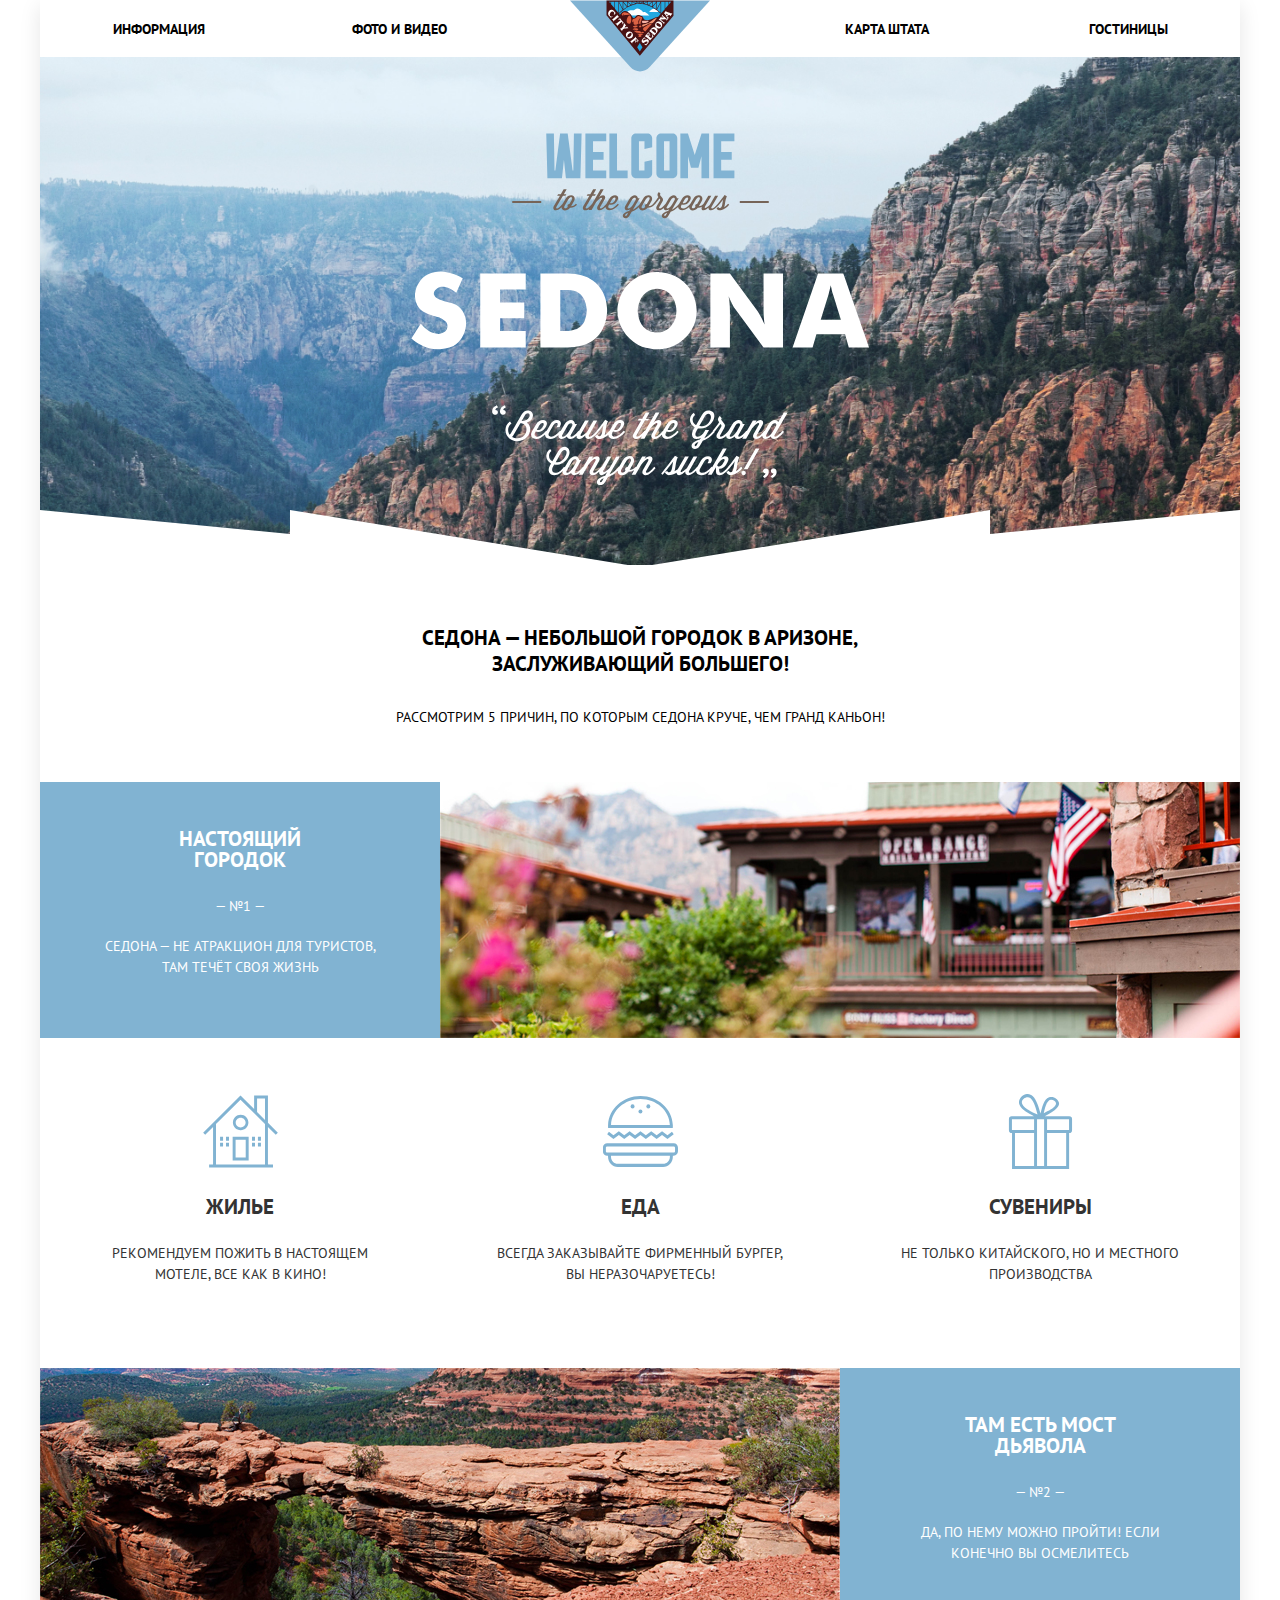
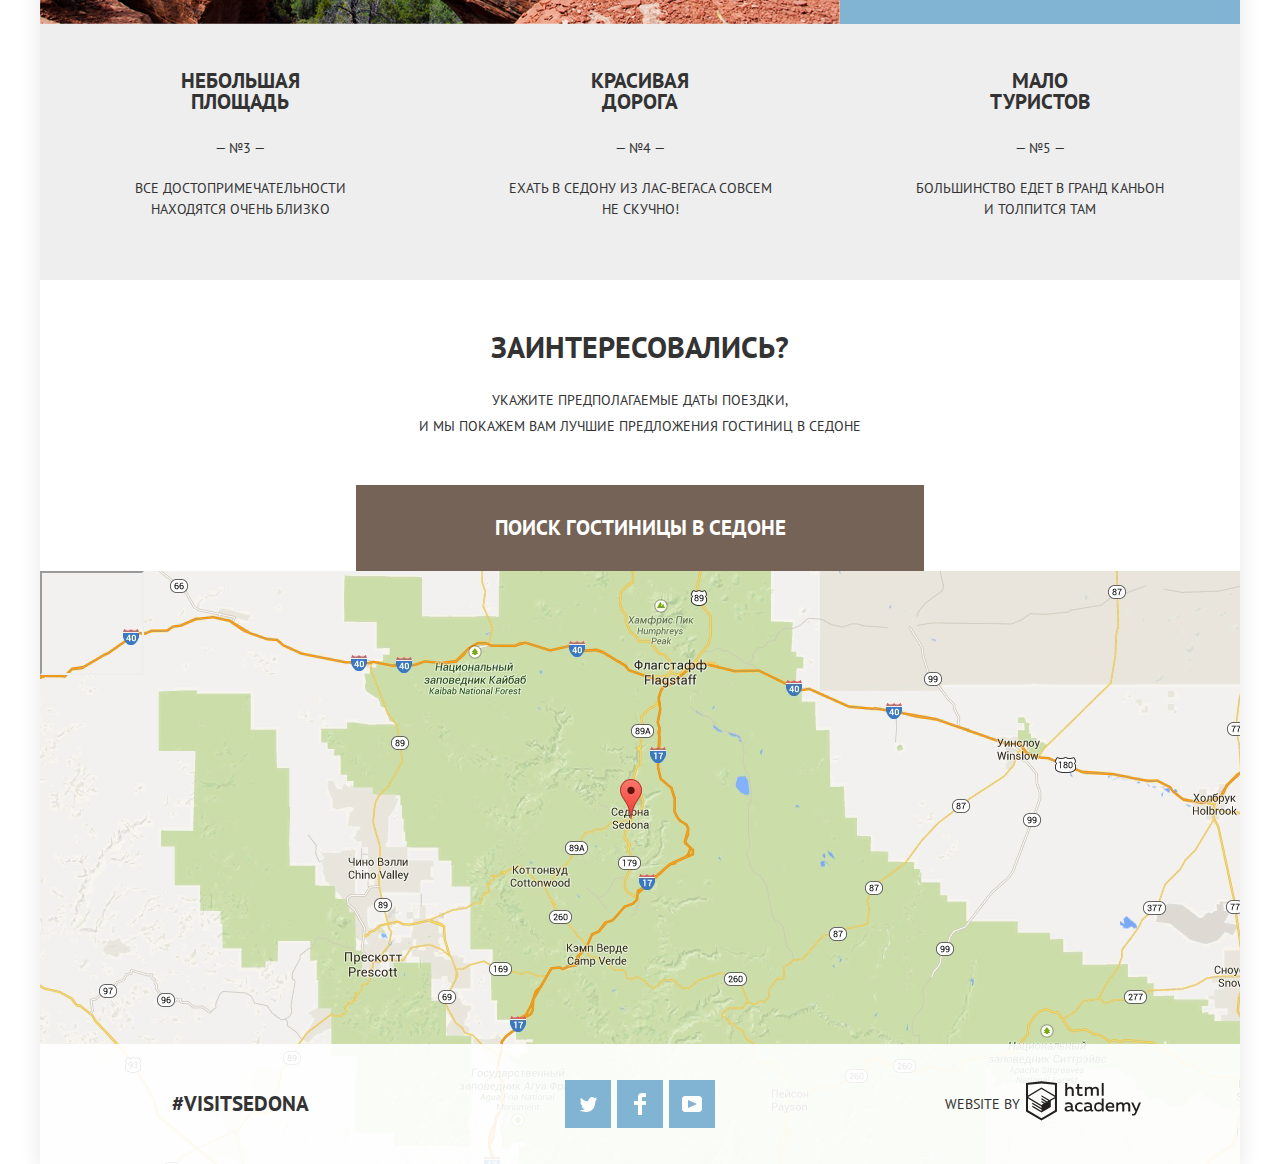
==== commit 923635fc: "валидация" ====
--- a/index.html
+++ b/index.html
@@ -10,14 +10,14 @@
    <body  class="container shadow">
       <header class="main-header">
          <nav class="main-navigation container-s">
-            <a class="main-header-logo" area-label="Главная">
+            <a class="main-header-logo">
             <img src="img/logo-sedona.svg" class="logo" width="140" height="72" alt="Логотип Седона">
             </a>
             <ul class="site-navigation">
-               <li><a href="#" area-label="Информация">Информация</a></li>
-               <li><a href="#" area-label="Фото и видео">Фото и видео</a></li>
-               <li><a href="#" area-label="Карта штата">Карта штата</a></li>
-               <li ><a href="catalog.html" area-label="Гостиницы">Гостиницы</a></li>
+               <li><a href="#">Информация</a></li>
+               <li><a href="#">Фото и видео</a></li>
+               <li><a href="#">Карта штата</a></li>
+               <li ><a href="catalog.html">Гостиницы</a></li>
             </ul>
          </nav>
       </header>
@@ -101,14 +101,14 @@
                Укажите предполагаемые даты поездки,<br>
                и мы покажем вам лучшие предложения гостиниц в Седоне
             </p>
-            <a href="#" class="button-brown search-btn" id="search-btn-id" area-label="Поиск гостиницы в Седоне">Поиск гостиницы в Седоне</a>
+            <a href="#" class="button-brown search-btn" id="search-btn-id">Поиск гостиницы в Седоне</a>
             <form class="search-form" id="search-form-id" method="post" action="https://echo.htmlacademy.ru">
                <p>
                   <label class="search-form_l">
                      <span>Дата заезда:</span>
                      <input class="field date-start-end" type="text" name="start" 
                         value="24 АПРЕЛЯ 2017"
-                        placeholder="ДД месяц ГГГГ"  area-label="Дата заезда">
+                        placeholder="ДД месяц ГГГГ">
                      <svg xmlns="http://www.w3.org/2000/svg" width="21" height="22" viewBox="0 0 21 22">
                         <path d="M19.251 2.025h-2.845V.648c0-.381-.294-.689-.656-.689-.363 0-.656.308-.656.689v1.377h-3.938V.648c0-.381-.294-.689-.655-.689-.363 0-.657.308-.657.689v1.377H5.906V.648c0-.381-.294-.689-.656-.689-.363 0-.657.308-.657.689v1.377H1.75C.784 2.025 0 2.847 0 3.862v16.302C0 21.179.784 22 1.75 22h17.501c.966 0 1.749-.821 1.749-1.836V3.862c0-1.015-.783-1.837-1.749-1.837zm.437 18.139a.448.448 0 0 1-.437.459H1.75a.45.45 0 0 1-.438-.459V3.862a.45.45 0 0 1 .438-.459h2.844v1.378c0 .381.294.689.657.689.362 0 .656-.308.656-.689V3.403h3.938v1.378c0 .381.294.689.657.689.361 0 .655-.308.655-.689V3.403h3.938v1.378c0 .381.293.689.656.689.362 0 .656-.308.656-.689V3.403h2.845c.241 0 .437.206.437.459v16.302z"/>
                         <path d="M4.594 8.225h2.625v2.066H4.594zM4.594 11.668h2.625v2.067H4.594zM4.594 15.112h2.625v2.066H4.594zM9.188 15.112h2.625v2.066H9.188zM9.188 11.668h2.625v2.067H9.188zM9.188 8.225h2.625v2.066H9.188zM13.781 15.112h2.625v2.066h-2.625zM13.781 11.668h2.625v2.067h-2.625zM13.781 8.225h2.625v2.066h-2.625z"/>
@@ -120,7 +120,7 @@
                      <span>Дата выезда:</span>
                      <input class="field date-start-end" type="text" name="end" 
                         value="4 ИЮЛЯ 2017"
-                        placeholder="ДД месяц ГГГГ" area-label="Дата выезда" >
+                        placeholder="ДД месяц ГГГГ">
                      <svg xmlns="http://www.w3.org/2000/svg" width="21" height="22" viewBox="0 0 21 22">
                         <path d="M19.251 2.025h-2.845V.648c0-.381-.294-.689-.656-.689-.363 0-.656.308-.656.689v1.377h-3.938V.648c0-.381-.294-.689-.655-.689-.363 0-.657.308-.657.689v1.377H5.906V.648c0-.381-.294-.689-.656-.689-.363 0-.657.308-.657.689v1.377H1.75C.784 2.025 0 2.847 0 3.862v16.302C0 21.179.784 22 1.75 22h17.501c.966 0 1.749-.821 1.749-1.836V3.862c0-1.015-.783-1.837-1.749-1.837zm.437 18.139a.448.448 0 0 1-.437.459H1.75a.45.45 0 0 1-.438-.459V3.862a.45.45 0 0 1 .438-.459h2.844v1.378c0 .381.294.689.657.689.362 0 .656-.308.656-.689V3.403h3.938v1.378c0 .381.294.689.657.689.361 0 .655-.308.655-.689V3.403h3.938v1.378c0 .381.293.689.656.689.362 0 .656-.308.656-.689V3.403h2.845c.241 0 .437.206.437.459v16.302z"/>
                         <path d="M4.594 8.225h2.625v2.066H4.594zM4.594 11.668h2.625v2.067H4.594zM4.594 15.112h2.625v2.066H4.594zM9.188 15.112h2.625v2.066H9.188zM9.188 11.668h2.625v2.067H9.188zM9.188 8.225h2.625v2.066H9.188zM13.781 15.112h2.625v2.066h-2.625zM13.781 11.668h2.625v2.067h-2.625zM13.781 8.225h2.625v2.066h-2.625z"/>
@@ -132,7 +132,7 @@
                      <label for="adults">Взрослые:</label>
                      <div class="search-wrap">
                         <button class="btn-minus" id="adults-btn-minus" type="button" aria-label="minus"></button> 
-                        <input class="field number-of-people" id="adults" type="text" name="adults" value="2" area-label="Взрослые">
+                        <input class="field number-of-people" id="adults" type="text" name="adults" value="2">
                         <button class="btn-plus" id="adults-btn-plus" type="button" aria-label="plus"></button> 
                      </div>
                   </div>
@@ -140,17 +140,17 @@
                      <label for="children" class="children">Дети:</label>
                      <div class="search-wrap">
                         <button class="btn-minus" id="children-btn-minus" type="button" aria-label="minus"></button> 
-                        <input class="field number-of-people" id="children" type="text" name="children" value="0" area-label="Дети">
+                        <input class="field number-of-people" id="children" type="text" name="children" value="0">
                         <button class="btn-plus" id="children-btn-plus" type="button" aria-label="plus"></button> 
                      </div>
                   </div>
                </div>
-               <button type="submit" class="button-blue find-btn" area-label="Найти">НАЙТИ</button>
+               <button type="submit" class="button-blue find-btn">НАЙТИ</button>
             </form>
          </section>
          <section class="map">
             <img src="img/map.jpg" width="1200" height="748" alt="map">
-            <iframe class="iframe-map" src="https://www.google.com/maps/embed?pb=!1m18!1m12!1m3!1d9258.466988829847!2d-111.76096525197279!3d34.872245128102605!2m3!1f0!2f0!3f0!3m2!1i1024!2i768!4f13.1!3m3!1m2!1s0x872da132f942b00d%3A0x5548c523fa6c8efd!2z0KHQtdC00L7QvdCwLCDQkNGA0LjQt9C-0L3QsCA4NjMzNiwg0KHQqNCQ!5e0!3m2!1sru!2sru!4v1536619745662" width="100%" height="100%" frameborder="0" style="border:0" allowfullscreen></iframe>
+            <iframe class="iframe-map" src="https://www.google.com/maps/embed?pb=!1m18!1m12!1m3!1d9258.466988829847!2d-111.76096525197279!3d34.872245128102605!2m3!1f0!2f0!3f0!3m2!1i1024!2i768!4f13.1!3m3!1m2!1s0x872da132f942b00d%3A0x5548c523fa6c8efd!2z0KHQtdC00L7QvdCwLCDQkNGA0LjQt9C-0L3QsCA4NjMzNiwg0KHQqNCQ!5e0!3m2!1sru!2sru!4v1536619745662" width="100" height="100" allowfullscreen></iframe>
          </section>
       </main>
       <footer class="main-footer">
--- a/css/style.min.css
+++ b/css/style.min.css
@@ -1 +1 @@
-body{margin: 0;padding: 0;font-family: "PT Sans", Arial, sans-serif;font-size: 14px;line-height: 21px;font-weight: 400;color: #333333;text-transform: uppercase;background-color: #ffffff;background-position: top center;position: relative;}a{text-decoration: none;}.shadow{-webkit-box-shadow: 0 6px 20px rgba(0,0,0,.1);box-shadow: 0 6px 20px rgba(0,0,0,.1);}.container{width: 1200px;margin: 0 auto;}.container-s{width: 1055px;margin: 0 auto;}.visually-hidden:not(:focus):not(:active),input[type="checkbox"].visually-hidden,input[type="radio"].visually-hidden{position: absolute;width: 1px;height: 1px;margin: -1px;border: 0;padding: 0;white-space: nowrap;-webkit-clip-path: inset(100%);clip-path: inset(100%);clip: rect(0 0 0 0);overflow: hidden;}.main-index{margin-bottom: 0px;}.intro-welcome{display: -webkit-box;display: -ms-flexbox;display: flex;-webkit-box-orient: vertical;-webkit-box-direction: normal;-ms-flex-direction: column;flex-direction: column;-webkit-box-pack: center;-ms-flex-pack: center;justify-content: center;-webkit-box-align:center;-ms-flex-align:center;align-items:center;min-height: 469px;background-image: url("../img/background-photo.jpg");background-color: #81b3d2;background-size: 1200px;background-repeat: no-repeat;background-position: 50% 28%;margin-top:0;}.intro-welcome img{margin-bottom: 79px;margin-top: 76px;}.main-header-logo{position: absolute;top: 0;left: 50%;margin-left: -70px;}.main-navigation{background: #ffffff;}.site-navigation{margin: 0;width: 100%;list-style: none;display: -webkit-box;display: -ms-flexbox;display: flex;-webkit-box-orient: horizontal;-webkit-box-direction: normal;-ms-flex-direction: row;flex-direction: row;-webkit-box-pack: justify;-ms-flex-pack: justify;justify-content: space-between;}ul.site-navigation{padding: 0;}.site-navigation li{box-sizing: border-box;width:239px;padding-top: 16px;padding-bottom: 15px;}.site-navigation a{color:#000000;font-size: 14px;line-height: 26px;font-weight: bold;display: inline-block;vertical-align: middle;text-align: inherit;-webkit-box-sizing: border-box;box-sizing: border-box;}.site-navigation li:nth-child(3){margin-left: auto;}.site-navigation li:nth-child(2){margin-right: auto;}.site-navigation li:nth-child(3),.site-navigation li:last-child{text-align: right;}.site-navigation a:hover,.site-navigation a:focus{background-color: #ffffff;color:#81b3d2;}.site-navigation a:active{color: #bcbcbc;}a.active,a.active:hover,a.active:active{color:#766357;}.intro-text{position: relative;padding-top: 59px;width: 100%;color: #000000;text-align: center;background-color: #FFF;padding-bottom: 54px;padding-top: 60px;}.intro{-webkit-box-sizing: border-box;box-sizing: border-box;}.intro-text p:first-child{font-size: 21px;line-height: 26px;font-weight: bold;width: 600px;margin: 0 auto;}.intro-text p:last-child{font-size: 14px;margin: 0 auto;margin-top:30px;width: 490px;}.intro-text:before{content: "";width: 100%;min-height: 59px;position: absolute;bottom:98%;left:0;background-image: url("../img/polygon.svg");background-position: top center;background-repeat: no-repeat;z-index: 1;}.reasons{text-align: center;}.reason-img-one{display: -webkit-box;display: -ms-flexbox;display: flex;-webkit-box-align: center;-ms-flex-align: center;align-items: center;-webkit-box-flex: 1;-ms-flex-positive: 1;flex-grow: 1;max-width: 800px;height: 100%;}.reason-img-one img,.reason-img-two img{display: block;}.reason-img-two{display: -webkit-box;display: -ms-flexbox;display: flex;-webkit-box-align: center;-ms-flex-align: center;align-items: center;max-width: 800px;height: 100%;-webkit-box-ordinal-group: 0;-ms-flex-order: -1;order: -1;}.reasons-list{padding:0;margin:0;display: -webkit-box;display: -ms-flexbox;display: flex;-webkit-box-orient: horizontal;-webkit-box-direction: normal;-ms-flex-direction: row;flex-direction: row;-webkit-box-pack: justify;-ms-flex-pack: justify;justify-content: space-between;-ms-flex-wrap: wrap;flex-wrap: wrap;list-style: none;}.reasons-item{position: relative;width: 100%;min-height: 256px;-webkit-box-sizing: border-box;box-sizing: border-box;display: -webkit-box;display: -ms-flexbox;display: flex;-webkit-box-pack: justify;-ms-flex-pack: justify;justify-content: space-between;margin: 0 auto;}.reasons-item_s{width: 33.33333333333333333%;}.reasons-text{padding: 0;height: 100%;display: -webkit-box;display: -ms-flexbox;display: flex;-webkit-box-orient: vertical;-webkit-box-direction: normal;-ms-flex-direction: column;flex-direction: column;-webkit-box-pack: center;-ms-flex-pack: center;-ms-flex-wrap: wrap;flex-wrap: wrap;-webkit-box-align: center;-ms-flex-align: center;align-items: center;-ms-flex-item-align: center;align-self: center;max-width: 400px;-webkit-box-sizing: border-box;box-sizing: border-box;margin: 0 auto;padding: 46px 0 40px;}.reasons-text h3{font-size: 21px;line-height: 21px;-ms-flex-item-align: center;-ms-grid-row-align: center;align-self: center;margin: 0px;max-width: 151px;padding-bottom: 26px;}.reasons-text p{max-width: 305px;margin: 0;padding-bottom: 19px;}p.text-width{max-width: 285px;}p.text-width-two{max-width: 255px;}.reasons-b{-webkit-box-align:end;-ms-flex-align:end;-ms-grid-row-align:flex-end;align-items:flex-end;min-height: 330px;padding-top: 112px;position: relative;}.hausing::before{position: absolute;width: 75px;min-height: 75px;left:163px;top: 56px;content: "";background-image:url("../img/icon-1.svg");background-repeat: no-repeat;background-position: center center;background-size: 75px 75px;}.food::before{display: block;position: absolute;width: 75px;height: 75px;left:163px;top: 56px;content:" ";background-image: url("../img/icon-3.svg");background-repeat: no-repeat;background-position: center center;background-size: 75px 75px;}.souvenirs::before{position: absolute;width: 75px;min-height: 75px;left:163px;top: 56px;content: "";background-image: url("../img/icon-2.svg");background-repeat: no-repeat;background-position: center center;background-size: 75px 75px;}.text-gray{background-color: #eeeeee;}.text-blue{background-color: #81b3d2;color:#ffffff;}.hotel-booking{padding-top: 56px;text-align: center;position: relative;}.hotel-booking h3{font-size: 30px;margin-top: 0px;}.hotel-booking p{line-height: 26px;margin-bottom: 15px;}p.hotel-booking-text{margin-bottom: 46px;}.hotel-booking p:first-child{margin-top: 55px;}.hotel-booking a{font-size: 21px;line-height: 26px;font-weight: bold;padding-bottom: 30px;padding-top: 30px;}.search-btn{display: inline-block;vertical-align: middle;width: 568px;padding-top: 33px;padding-bottom: 33px;cursor: pointer;}@keyframes animation-form{0%{opacity: 0.1;}50%{opacity: 0.5;}70%{opacity: 0.7;}90%{opacity: 0.9;}100%{opacity: 1;}}.search-form{display: -webkit-box;display: -ms-flexbox;display: flex;-webkit-box-orient: horizontal;-webkit-box-direction: normal;-ms-flex-direction: row;flex-direction: row;-ms-flex-wrap: wrap;flex-wrap: wrap;line-height: 26px;font-weight: bold;width: 568px;position: absolute;top: 100%;margin-left: 316px;padding-right: 55px;padding-left: 55px;background-color: #fff;-webkit-box-shadow: none;box-shadow: none;z-index: 3;-webkit-box-sizing: border-box;box-sizing: border-box;animation: animation-form 0.4s;}.search-form_half{width: 50%;display: -webkit-box;display: -ms-flexbox;display: flex;-webkit-box-align: center;-ms-flex-align: center;align-items: center;}.search-form_l{position: relative;display: -webkit-box;display: -ms-flexbox;display: flex;-webkit-box-orient: horizontal;-webkit-box-direction: normal;-ms-flex-direction: row;flex-direction: row;-webkit-box-align:center;-ms-flex-align:center;align-items:center;width: 100%;}.counter-wrap{width: 100%;display: -webkit-box;display: -ms-flexbox;display: flex;-webkit-box-orient: horizontal;-webkit-box-direction: normal;-ms-flex-direction: row;flex-direction: row;-ms-flex-wrap: wrap;flex-wrap: wrap;-webkit-box-align: center;-ms-flex-align: center;align-items: center;margin-top: 16px;}.children{margin-left: 53px;}.search-form svg{fill: #a9a9a9;position: absolute;left:428px;top;cursor: pointer;height: 22px;}.search-form svg:hover{fill: #000;}.search-form svg:active{fill: #a9cbe0;}input[type="text"]:focus + svg{fill: #000;}.field{-webkit-box-sizing: border-box;box-sizing: border-box;padding-left: 13px;padding-right: 6px;padding-top: 6px;padding-bottom: 6px;font-weight: bold;background: #f2f2f2;}.field:hover{background: #ebebeb;}.field:focus{background: #ffffff;outline-color: #e5e5e5;}.number-of-people:focus,.btn-plus:focus, .btn-minus:focus{outline-color: #e5e5e5;}.btn-plus:hover, .btn-minus:hover{background-color: #ebebeb;}.date-start-end{-webkit-box-sizing: border-box;box-sizing: border-box;width: 346px;min-height: 38px;-webkit-box-shadow: none;box-shadow: none;border:none;margin-left: auto;padding-right: 32px;}.date-start-end:focus + path{fill: #000;}.number-of-people{width: 100%;min-height: 38px;text-align: center;-webkit-box-shadow: none;box-shadow: none;border:none;}.search-form p{width: 100%;display: -webkit-box;display: -ms-flexbox;display: flex;-webkit-box-align: center;-ms-flex-align: center;align-items: center;}.search-wrap{position: relative;margin-left: auto;width: 114px;-webkit-box-sizing: border-box;box-sizing: border-box;display: -webkit-box;display: -ms-flexbox;display: flex;-webkit-box-orient: horizontal;-webkit-box-direction: normal;-ms-flex-direction: row;flex-direction: row;}.btn-plus, .btn-minus{position: absolute;-webkit-box-sizing: border-box;box-sizing: border-box;border:none;width: 38px;height: 38px;background-color:transparent;background-repeat: no-repeat;background-position: center center;cursor: pointer;outline: none;}.btn-plus{left: 76px;}.btn-plus::before,.btn-plus::after,.btn-minus::before{content: "";position: absolute;left: 13px;top: 18px;width: 11px;height: 3px;background-color: #a9a9a9;}.btn-plus::before{-webkit-transform: rotate(90deg);-ms-transform: rotate(90deg);transform: rotate(90deg);}.btn-plus:hover::before,.btn-plus:hover::after,.btn-minus:hover::before{background-color: #000;}.btn-plus:active::before,.btn-plus:active::after,.btn-minus:active::before{background-color: #a9cbe0;}.map{position: relative;}.map img{width: 100%;height: auto;display: block;}.iframe-map{position: absolute;top: 0;left: 0;}.main-footer{box-sizing: border-box;display: -webkit-box;display: -ms-flexbox;display: flex;-webkit-box-orient: horizontal;-webkit-box-direction: normal;-ms-flex-direction: row;flex-direction: row;-webkit-box-pack: justify;-ms-flex-pack: justify;justify-content: space-between;-webkit-box-align: center;-ms-flex-align: center;align-items: center;padding-right: 55px;padding-left: 80px;padding-top: 26px;padding-bottom: 26px;position: absolute;left: 0;right: 0;bottom: 0;background-color: rgba(255, 255, 255, 0.9);}.inner-header{padding-left: 73px;padding-right: 75px;}.inner-footer{display: -webkit-box;display: -ms-flexbox;display: flex;-webkit-box-orient: horizontal;-webkit-box-direction: normal;-ms-flex-direction: row;flex-direction: row;-webkit-box-pack: justify;-ms-flex-pack: justify;justify-content: space-between;-webkit-box-align: center;-ms-flex-align: center;align-items: center;padding-right: 57px;padding-left: 81px;padding-top: 26px;padding-bottom: 26px;}.tag{font-size: 21px;line-height: 26px;font-weight: bold;width: 240px;text-align: center;}.footer-copyright{display: -webkit-box;display: -ms-flexbox;display: flex;-webkit-box-orient: horizontal;-webkit-box-direction: normal;-ms-flex-direction: row;flex-direction: row;width: 240px;margin: 0;}.footer-copyright span{display: inline-block;-ms-flex-item-align: center;-ms-grid-row-align: center;align-self: center;margin-right: 6px;}.footer-copyright a{display: inline-block;width: 115px;}.footer-social{margin-left: -31px;text-align: center;}.footer-social ul{padding: 0;margin: 0;display: -webkit-box;display: -ms-flexbox;display: flex;-webkit-box-orient: horizontal;-webkit-box-direction: normal;-ms-flex-direction: row;flex-direction: row;-webkit-box-pack: justify;-ms-flex-pack: justify;justify-content: space-between;-ms-flex-wrap: wrap;flex-wrap: wrap;list-style: none;}.footer-social a{margin-left:6px;}.social-btn{width: 46px;height: 48px;-webkit-box-sizing: border-box;box-sizing: border-box;display:-webkit-box;display:-ms-flexbox;display:flex;-webkit-box-align: center;-ms-flex-align: center;align-items: center;-webkit-box-pack: center;-ms-flex-pack: center;justify-content: center;background-color: #81b3d2;}.social-btn:hover{background-color: #669ec0;}.social-btn:active{background-color: #5496bd;}.social-btn:active svg path{fill:#88b6d1;}.social-btn:active + svg{fill: #88b6d1;}.button-c:hover svg path{fill:#81b3d2;}.button-c:active svg path{fill:#bdbbbc;}/*Catalog*/.hotel-filter{background: #5b4d4a;background-image: url("../img/filter-bg.png");background-color: #81b3d2;background-size: cover;background-position: 50% 34%;background-repeat: no-repeat;color: #ffffff;display: -webkit-box;display: -ms-flexbox;display: flex;-webkit-box-orient: horizontal;-webkit-box-direction: normal;-ms-flex-direction: row;flex-direction: row;overflow: hidden;-webkit-box-sizing: border-box;box-sizing: border-box;}.filter-form{display: -webkit-box;display: -ms-flexbox;display: flex;-webkit-box-orient: horizontal;-webkit-box-direction: normal;-ms-flex-direction: row;flex-direction: row;width: 100%;padding-top: 28px;padding-left: 72px;padding-right: 72px;padding-bottom: 5px;}.filter-form fieldset{width: 255px;display: -webkit-box;display: -ms-flexbox;display: flex;-webkit-box-orient: vertical;-webkit-box-direction: normal;-ms-flex-direction: column;flex-direction: column;border:0 none;margin: 0;padding: 0;}.checkbox-list label{position: relative;margin-top: 23px;margin-bottom: 25px;padding-left: 39px;cursor: pointer;}input[type="checkbox"] + .checkbox-indicator::before{content: "";position: absolute;top: 0;left: 0;width: 27px;height: 23px;background-image: url("../img/checkbox-off.svg");background-repeat: no-repeat;}.checkbox-list label{position: relative;margin-top: 18px;margin-bottom: 26px;padding-left: 41px;cursor: pointer;}input[type="checkbox"] + .checkbox-indicator::before{content: "";position: absolute;top: 0;left: 0;width: 27px;height: 23px;background-image: url("../img/checkbox-off.svg");background-repeat: no-repeat;}input[type="checkbox"]:checked + .checkbox-indicator::before{content: "";position: absolute;top: 0;left: 0;width: 27px;height: 23px;background-image: url("../img/checkbox-on.svg");background-repeat: no-repeat;}input[type="checkbox"]:focus + .checkbox-indicator::before{outline:2px solid #81b3d2;}input[type="checkbox"]:disabled + .checkbox-indicator::before{content: "";position: absolute;top: 0;left: 0;width: 27px;height: 23px;background-image: url("../img/checkbox-off-disabled.svg");background-repeat: no-repeat;cursor: not-allowed;}input[type="checkbox"]:checked:disabled + .checkbox-indicator::before{content: "";position: absolute;top: 0;left: 0;width: 27px;height: 23px;background-image: url("../img/checkbox-on-disabled.svg");background-repeat: no-repeat;}.filter-form fieldset:last-child{margin-left: auto;}.filter-results{display: -webkit-box;display: -ms-flexbox;display: flex;-webkit-box-orient: vertical;-webkit-box-direction: normal;-ms-flex-direction: column;flex-direction: column;-webkit-box-align: center;-ms-flex-align: center;align-items: center;}.filter-results header{display: -webkit-box;display: -ms-flexbox;display: flex;-webkit-box-orient: horizontal;-webkit-box-direction: normal;-ms-flex-direction: row;flex-direction: row;-webkit-box-pack: center;-ms-flex-pack: center;justify-content: center;width: 100%;-webkit-box-sizing: border-box;box-sizing: border-box;padding-top: 13px;padding-bottom: 13px;}.hotel-filter legend{font-size: 16px;line-height: 21px;font-weight: bold;}.filter-range-title{margin-bottom: 9px;font-weight: 600;font-size: 16px;line-height: 21px;}.price-controls{width: 314px;position: relative;height: 32px;font-size: 0;margin-bottom: 20px;border: 2px solid #ffffff;border-radius: 2px;}.price-controls:after{content: "";position: absolute;top: 50%;left: 50%;width: 2px;height: 22px;background: #ffffff;-webkit-transform: translate(-50%, -50%);-ms-transform: translate(-50%, -50%);transform: translate(-50%, -50%);}.min-price,.max-price{margin-top:4px;}.range-controls{position: relative;margin-bottom: 32px;}.range-controls .scale{height: 2px;background: rgba(255, 255, 255, 0.3);}.range-controls .bar{width: 80%;height: 2px;background: #ffffff;}.range-toggle{position: absolute;top: -9px;width: 4px;height: 4px;background: #ababab;border: 8px solid #ffffff;border-radius: 50%;-webkit-box-shadow: 0 2px 1px 0 rgba(0, 1, 1, 0.2);box-shadow: 0 2px 1px 0 rgba(0, 1, 1, 0.2);cursor: pointer;}.range-toggle:hover{background: #1c4f80;}.range-toggle-min{left: 0;}.range-toggle-max{left: 80%;}.price-controls label{display: inline-block;font-size: 14px;line-height: 38px;vertical-align: top;cursor: pointer;}.price-controls .min-price,.price-controls .max-price{width: 90px;padding-left: 65px;}.price-controls input{width: 50px;margin: 0;color: inherit;font: inherit;background: none;border: none;}.filter-range label{font-size: 14px;line-height: 21px;font-weight: normal;}.btn-transparent{display: block;margin: 0 auto;padding: 6px 35px;padding-right: 33px;font-size: 14px;line-height: 20px;color: #ffffff;text-transform: uppercase;background: transparent;border: 2px solid #ffffff;border-radius: 2px;cursor: pointer;}.btn-transparent:hover{color: #000000;background: #ffffff;}.button-show{line-height: 21px;color: #ffffff;background: rgba(91, 77, 74, 0.7);}.button-show:hover,.button-show:focus{background:#ffffff;color: #000000;}.sort-result{-webkit-box-sizing: border-box;box-sizing: border-box;padding-left: 73px;padding-right: 75px;}.sort-result h2{width: 237px;font-size: 21px;line-height: 26px;font-weight: bold;-ms-flex-item-align: center;-ms-grid-row-align: center;align-self: center;}.sort-result p{font-size: 12px;line-height: 18px;font-weight: bold;padding-right: 40px;-ms-flex-item-align: center;-ms-grid-row-align: center;align-self: center;}.filter-meanings{padding-left: 0;list-style: none;display: -webkit-box;display: -ms-flexbox;display: flex;-webkit-box-orient: horizontal;-webkit-box-direction: normal;-ms-flex-direction: row;flex-direction: row;-ms-flex-pack: distribute;justify-content: space-around;width: 100%;}.filter-meanings li{padding-right: 30px;-ms-flex-item-align: center;-ms-grid-row-align: center;align-self: center;}.filter-meanings a:hover,.filter-meanings a:focus{background-color: #ffffff;color:#81b3d2;opacity: 1;-ms-filter: "progid:DXImageTransform.Microsoft.Alpha(Opacity=100)";}.filter-meanings-item a{color: #000000;font-size: 12px;line-height: 18px;padding-bottom: 2px;border-bottom: 1px dotted #81b3d2 ;opacity: 0.3;-ms-filter: "progid:DXImageTransform.Microsoft.Alpha(Opacity=30)";-webkit-transition: all 0.2s linear;-o-transition: all 0.2s linear;transition: all 0.2s linear;}.filter-meanings-item .increase,.filter-meanings-item .decrease{border-bottom: none;}.filter-meanings-item:nth-child(4){margin-left: auto;padding-right: 10px;}.filter-meanings-item:last-child{padding-right: 0;}.increase:hover + svg path,.decrease:hover + svg path{fill: #000;}.increase svg path:active,.decrease svg path:active{fill: #81b3d2;}.filter-meanings-item a:active{color: #000000;}.filter-meanings-item .sort-active{color:#81b3d2;opacity: 1;border-bottom: none;}.sort-active svg path{fill: #81b3d2;opacity: 1;}.hotel-card{-webkit-box-sizing: border-box;box-sizing: border-box;padding-left: 72px;padding-top: 24px;padding-bottom: 30px;padding-right: 75px;}article.hotel-card{width: 100%;border-top: 1px #e5e5e5 solid;display: -webkit-box;display: -ms-flexbox;display: flex;-webkit-box-orient: horizontal;-webkit-box-direction: normal;-ms-flex-direction: row;flex-direction: row;}article.hotel-card:last-child{border-bottom: 1px #e5e5e5 solid;}article.hotel-card img{-ms-flex-item-align: center;-ms-grid-row-align: center;align-self: center;}.hotel-name a{font-size: 21px;line-height: 26px;color: #000000;}.hotel-name a:hover{color:#81b3d2;}.hotel-card h3 a:active{color: rgba(0, 0, 0, 0.3)}.card-info{margin-left: 30px;}.info-wrap{display: -webkit-box;display: -ms-flexbox;display: flex;-webkit-box-orient: horizontal;-webkit-box-direction: normal;-ms-flex-direction: row;flex-direction: row;margin-top: -7px;}.info-wrap_s{display: -webkit-box;display: -ms-flexbox;display: flex;-webkit-box-orient: vertical;-webkit-box-direction: normal;-ms-flex-direction: column;flex-direction: column;}.info-wrap_s:last-child{margin-left: 8px;}.info-wrap_s span{margin-bottom: 13px;}.card-info h3{width: 100%;margin-top: 0px;margin-bottom: 14px;}.card-info span:last-child{margin-left: 38px;}.rating{margin-left: auto;position: relative;display: -webkit-box;display: -ms-flexbox;display: flex;-webkit-box-orient: vertical;-webkit-box-direction: normal;-ms-flex-direction: column;flex-direction: column;-webkit-box-pack: justify;-ms-flex-pack: justify;justify-content: space-between;-ms-flex-wrap: wrap;flex-wrap: wrap;-ms-flex-item-align: stretch;align-self: stretch;-ms-flex-negative: 0;flex-shrink: 0;}.rating span{background-color: #f2f2f2;padding-top: 5px;padding-bottom: 5px;padding-right: 9px;padding-left: 14px;}.find-btn{border:none;font-size: 21px;line-height: 26px;font-weight: bold;width: 458px;margin: auto;margin-top: 55px;margin-bottom: 54px;padding-bottom: 16px;padding-left: 14px;padding-right: 14px;padding-top: 15px;-webkit-box-shadow: none;box-shadow: none;cursor: pointer;}.button-booking, .button-info{-webkit-box-sizing: border-box;box-sizing: border-box;font-weight: bold;padding-top: 4px;padding-bottom: 4px;padding-right: 16px;padding-left: 16px;text-align: center;}.button-blue{background:#81b3d2;color:#ffffff;}.button-blue:hover{background: #669ec0;}.button-blue:active{background:#5496bd;color: rgba(255, 255, 255, 0.3)}.button-brown{color: #ffffff;background: #766357;}.button-brown:hover{background: #604e43;}.button-brown:active{background:#503e33;color: rgba(255, 255, 255, 0.3)}.star{display: -webkit-box;display: -ms-flexbox;display: flex;-webkit-box-orient: horizontal;-webkit-box-direction: normal;-ms-flex-direction: row;flex-direction: row;-webkit-box-pack: end;-ms-flex-pack: end;justify-content: flex-end;}.star img{margin-left: 5px;margin-top: 4px;}.search-form-show{display: none;}+body{margin: 0;padding: 0;font-family: "PT Sans", Arial, sans-serif;font-size: 14px;line-height: 21px;font-weight: 400;color: #333333;text-transform: uppercase;background-color: #ffffff;background-position: top center;position: relative;}a{text-decoration: none;}.shadow{-webkit-box-shadow: 0 6px 20px rgba(0,0,0,.1);box-shadow: 0 6px 20px rgba(0,0,0,.1);}.container{width: 1200px;margin: 0 auto;}.container-s{width: 1055px;margin: 0 auto;}.visually-hidden:not(:focus):not(:active),input[type="checkbox"].visually-hidden,input[type="radio"].visually-hidden{position: absolute;width: 1px;height: 1px;margin: -1px;border: 0;padding: 0;white-space: nowrap;-webkit-clip-path: inset(100%);clip-path: inset(100%);clip: rect(0 0 0 0);overflow: hidden;}.main-index{margin-bottom: 0px;}.intro-welcome{display: -webkit-box;display: -ms-flexbox;display: flex;-webkit-box-orient: vertical;-webkit-box-direction: normal;-ms-flex-direction: column;flex-direction: column;-webkit-box-pack: center;-ms-flex-pack: center;justify-content: center;-webkit-box-align:center;-ms-flex-align:center;align-items:center;min-height: 469px;background-image: url("../img/background-photo.jpg");background-color: #81b3d2;background-size: 1200px;background-repeat: no-repeat;background-position: 50% 28%;margin-top:0;}.intro-welcome img{margin-bottom: 79px;margin-top: 76px;}.main-header-logo{position: absolute;top: 0;left: 50%;margin-left: -70px;}.main-navigation{background: #ffffff;}.site-navigation{margin: 0;width: 100%;list-style: none;display: -webkit-box;display: -ms-flexbox;display: flex;-webkit-box-orient: horizontal;-webkit-box-direction: normal;-ms-flex-direction: row;flex-direction: row;-webkit-box-pack: justify;-ms-flex-pack: justify;justify-content: space-between;}ul.site-navigation{padding: 0;}.site-navigation li{box-sizing: border-box;width:239px;padding-top: 16px;padding-bottom: 15px;}.site-navigation a{color:#000000;font-size: 14px;line-height: 26px;font-weight: bold;display: inline-block;vertical-align: middle;text-align: inherit;-webkit-box-sizing: border-box;box-sizing: border-box;}.site-navigation li:nth-child(3){margin-left: auto;}.site-navigation li:nth-child(2){margin-right: auto;}.site-navigation li:nth-child(3),.site-navigation li:last-child{text-align: right;}.site-navigation a:hover,.site-navigation a:focus{background-color: #ffffff;color:#81b3d2;}.site-navigation a:active{color: #bcbcbc;}a.active,a.active:hover,a.active:active{color:#766357;}.intro-text{position: relative;padding-top: 59px;width: 100%;color: #000000;text-align: center;background-color: #FFF;padding-bottom: 54px;padding-top: 60px;}.intro{-webkit-box-sizing: border-box;box-sizing: border-box;}.intro-text p:first-child{font-size: 21px;line-height: 26px;font-weight: bold;width: 600px;margin: 0 auto;}.intro-text p:last-child{font-size: 14px;margin: 0 auto;margin-top:30px;width: 490px;}.intro-text:before{content: "";width: 100%;min-height: 59px;position: absolute;bottom:98%;left:0;background-image: url("../img/polygon.svg");background-position: top center;background-repeat: no-repeat;z-index: 1;}.reasons{text-align: center;}.reason-img-one{display: -webkit-box;display: -ms-flexbox;display: flex;-webkit-box-align: center;-ms-flex-align: center;align-items: center;-webkit-box-flex: 1;-ms-flex-positive: 1;flex-grow: 1;max-width: 800px;height: 100%;}.reason-img-one img,.reason-img-two img{display: block;}.reason-img-two{display: -webkit-box;display: -ms-flexbox;display: flex;-webkit-box-align: center;-ms-flex-align: center;align-items: center;max-width: 800px;height: 100%;-webkit-box-ordinal-group: 0;-ms-flex-order: -1;order: -1;}.reasons-list{padding:0;margin:0;display: -webkit-box;display: -ms-flexbox;display: flex;-webkit-box-orient: horizontal;-webkit-box-direction: normal;-ms-flex-direction: row;flex-direction: row;-webkit-box-pack: justify;-ms-flex-pack: justify;justify-content: space-between;-ms-flex-wrap: wrap;flex-wrap: wrap;list-style: none;}.reasons-item{position: relative;width: 100%;min-height: 256px;-webkit-box-sizing: border-box;box-sizing: border-box;display: -webkit-box;display: -ms-flexbox;display: flex;-webkit-box-pack: justify;-ms-flex-pack: justify;justify-content: space-between;margin: 0 auto;}.reasons-item_s{width: 33.33333333333333333%;}.reasons-text{padding: 0;height: 100%;display: -webkit-box;display: -ms-flexbox;display: flex;-webkit-box-orient: vertical;-webkit-box-direction: normal;-ms-flex-direction: column;flex-direction: column;-webkit-box-pack: center;-ms-flex-pack: center;-ms-flex-wrap: wrap;flex-wrap: wrap;-webkit-box-align: center;-ms-flex-align: center;align-items: center;-ms-flex-item-align: center;align-self: center;max-width: 400px;-webkit-box-sizing: border-box;box-sizing: border-box;margin: 0 auto;padding: 46px 0 40px;}.reasons-text h3{font-size: 21px;line-height: 21px;-ms-flex-item-align: center;-ms-grid-row-align: center;align-self: center;margin: 0px;max-width: 151px;padding-bottom: 26px;}.reasons-text p{max-width: 305px;margin: 0;padding-bottom: 19px;}p.text-width{max-width: 285px;}p.text-width-two{max-width: 255px;}.reasons-b{-webkit-box-align:end;-ms-flex-align:end;-ms-grid-row-align:flex-end;align-items:flex-end;min-height: 330px;padding-top: 112px;position: relative;}.hausing::before{position: absolute;width: 75px;min-height: 75px;left:163px;top: 56px;content: "";background-image:url("../img/icon-1.svg");background-repeat: no-repeat;background-position: center center;background-size: 75px 75px;}.food::before{display: block;position: absolute;width: 75px;height: 75px;left:163px;top: 56px;content:" ";background-image: url("../img/icon-3.svg");background-repeat: no-repeat;background-position: center center;background-size: 75px 75px;}.souvenirs::before{position: absolute;width: 75px;min-height: 75px;left:163px;top: 56px;content: "";background-image: url("../img/icon-2.svg");background-repeat: no-repeat;background-position: center center;background-size: 75px 75px;}.text-gray{background-color: #eeeeee;}.text-blue{background-color: #81b3d2;color:#ffffff;}.hotel-booking{padding-top: 56px;text-align: center;position: relative;}.hotel-booking h3{font-size: 30px;margin-top: 0px;}.hotel-booking p{line-height: 26px;margin-bottom: 15px;}p.hotel-booking-text{margin-bottom: 46px;}.hotel-booking p:first-child{margin-top: 55px;}.hotel-booking a{font-size: 21px;line-height: 26px;font-weight: bold;padding-bottom: 30px;padding-top: 30px;}.search-btn{display: inline-block;vertical-align: middle;width: 568px;padding-top: 33px;padding-bottom: 33px;cursor: pointer;}@keyframes animation-form{0%{opacity: 0.1;}50%{opacity: 0.5;}70%{opacity: 0.7;}90%{opacity: 0.9;}100%{opacity: 1;}}.search-form{display: -webkit-box;display: -ms-flexbox;display: flex;-webkit-box-orient: horizontal;-webkit-box-direction: normal;-ms-flex-direction: row;flex-direction: row;-ms-flex-wrap: wrap;flex-wrap: wrap;line-height: 26px;font-weight: bold;width: 568px;position: absolute;top: 100%;margin-left: 316px;padding-right: 55px;padding-left: 55px;background-color: #fff;-webkit-box-shadow: none;box-shadow: none;z-index: 3;-webkit-box-sizing: border-box;box-sizing: border-box;animation: animation-form 0.4s;}.search-form_half{width: 50%;display: -webkit-box;display: -ms-flexbox;display: flex;-webkit-box-align: center;-ms-flex-align: center;align-items: center;}.search-form_l{position: relative;display: -webkit-box;display: -ms-flexbox;display: flex;-webkit-box-orient: horizontal;-webkit-box-direction: normal;-ms-flex-direction: row;flex-direction: row;-webkit-box-align:center;-ms-flex-align:center;align-items:center;width: 100%;}.counter-wrap{width: 100%;display: -webkit-box;display: -ms-flexbox;display: flex;-webkit-box-orient: horizontal;-webkit-box-direction: normal;-ms-flex-direction: row;flex-direction: row;-ms-flex-wrap: wrap;flex-wrap: wrap;-webkit-box-align: center;-ms-flex-align: center;align-items: center;margin-top: 16px;}.children{margin-left: 53px;}.search-form svg{fill: #a9a9a9;position: absolute;left:428px;top:7px;cursor: pointer;height: 22px;}.search-form svg:hover{fill: #000;}.search-form svg:active{fill: #a9cbe0;}input[type="text"]:focus + svg{fill: #000;}.field{-webkit-box-sizing: border-box;box-sizing: border-box;padding-left: 13px;padding-right: 6px;padding-top: 6px;padding-bottom: 6px;font-weight: bold;background: #f2f2f2;}.field:hover{background: #ebebeb;}.field:focus{background: #ffffff;outline-color: #e5e5e5;}.number-of-people:focus,.btn-plus:focus, .btn-minus:focus{outline-color: #e5e5e5;}.btn-plus:hover, .btn-minus:hover{background-color: #ebebeb;}.date-start-end{-webkit-box-sizing: border-box;box-sizing: border-box;width: 346px;min-height: 38px;-webkit-box-shadow: none;box-shadow: none;border:none;margin-left: auto;padding-right: 32px;}.date-start-end:focus + path{fill: #000;}.number-of-people{width: 100%;min-height: 38px;text-align: center;-webkit-box-shadow: none;box-shadow: none;border:none;}.search-form p{width: 100%;display: -webkit-box;display: -ms-flexbox;display: flex;-webkit-box-align: center;-ms-flex-align: center;align-items: center;}.search-wrap{position: relative;margin-left: auto;width: 114px;-webkit-box-sizing: border-box;box-sizing: border-box;display: -webkit-box;display: -ms-flexbox;display: flex;-webkit-box-orient: horizontal;-webkit-box-direction: normal;-ms-flex-direction: row;flex-direction: row;}.btn-plus, .btn-minus{position: absolute;-webkit-box-sizing: border-box;box-sizing: border-box;border:none;width: 38px;height: 38px;background-color:transparent;background-repeat: no-repeat;background-position: center center;cursor: pointer;outline: none;}.btn-plus{left: 76px;}.btn-plus::before,.btn-plus::after,.btn-minus::before{content: "";position: absolute;left: 13px;top: 18px;width: 11px;height: 3px;background-color: #a9a9a9;}.btn-plus::before{-webkit-transform: rotate(90deg);-ms-transform: rotate(90deg);transform: rotate(90deg);}.btn-plus:hover::before,.btn-plus:hover::after,.btn-minus:hover::before{background-color: #000;}.btn-plus:active::before,.btn-plus:active::after,.btn-minus:active::before{background-color: #a9cbe0;}.map{position: relative;}.map img{width: 100%;height: auto;display: block;}.iframe-map{position: absolute;top: 0;left: 0;}.main-footer{box-sizing: border-box;display: -webkit-box;display: -ms-flexbox;display: flex;-webkit-box-orient: horizontal;-webkit-box-direction: normal;-ms-flex-direction: row;flex-direction: row;-webkit-box-pack: justify;-ms-flex-pack: justify;justify-content: space-between;-webkit-box-align: center;-ms-flex-align: center;align-items: center;padding-right: 55px;padding-left: 80px;padding-top: 26px;padding-bottom: 26px;position: absolute;left: 0;right: 0;bottom: 0;background-color: rgba(255, 255, 255, 0.9);}.inner-header{padding-left: 73px;padding-right: 75px;}.inner-footer{display: -webkit-box;display: -ms-flexbox;display: flex;-webkit-box-orient: horizontal;-webkit-box-direction: normal;-ms-flex-direction: row;flex-direction: row;-webkit-box-pack: justify;-ms-flex-pack: justify;justify-content: space-between;-webkit-box-align: center;-ms-flex-align: center;align-items: center;padding-right: 57px;padding-left: 81px;padding-top: 26px;padding-bottom: 26px;}.tag{font-size: 21px;line-height: 26px;font-weight: bold;width: 240px;text-align: center;}.footer-copyright{display: -webkit-box;display: -ms-flexbox;display: flex;-webkit-box-orient: horizontal;-webkit-box-direction: normal;-ms-flex-direction: row;flex-direction: row;width: 240px;margin: 0;}.footer-copyright span{display: inline-block;-ms-flex-item-align: center;-ms-grid-row-align: center;align-self: center;margin-right: 6px;}.footer-copyright a{display: inline-block;width: 115px;}.footer-social{margin-left: -31px;text-align: center;}.footer-social ul{padding: 0;margin: 0;display: -webkit-box;display: -ms-flexbox;display: flex;-webkit-box-orient: horizontal;-webkit-box-direction: normal;-ms-flex-direction: row;flex-direction: row;-webkit-box-pack: justify;-ms-flex-pack: justify;justify-content: space-between;-ms-flex-wrap: wrap;flex-wrap: wrap;list-style: none;}.footer-social a{margin-left:6px;}.social-btn{width: 46px;height: 48px;-webkit-box-sizing: border-box;box-sizing: border-box;display:-webkit-box;display:-ms-flexbox;display:flex;-webkit-box-align: center;-ms-flex-align: center;align-items: center;-webkit-box-pack: center;-ms-flex-pack: center;justify-content: center;background-color: #81b3d2;}.social-btn:hover{background-color: #669ec0;}.social-btn:active{background-color: #5496bd;}.social-btn:active svg path{fill:#88b6d1;}.social-btn:active + svg{fill: #88b6d1;}.button-c:hover svg path{fill:#81b3d2;}.button-c:active svg path{fill:#bdbbbc;}/*Catalog*/.hotel-filter{background: #5b4d4a;background-image: url("../img/filter-bg.png");background-color: #81b3d2;background-size: cover;background-position: 50% 34%;background-repeat: no-repeat;color: #ffffff;display: -webkit-box;display: -ms-flexbox;display: flex;-webkit-box-orient: horizontal;-webkit-box-direction: normal;-ms-flex-direction: row;flex-direction: row;overflow: hidden;-webkit-box-sizing: border-box;box-sizing: border-box;}.filter-form{display: -webkit-box;display: -ms-flexbox;display: flex;-webkit-box-orient: horizontal;-webkit-box-direction: normal;-ms-flex-direction: row;flex-direction: row;width: 100%;padding-top: 28px;padding-left: 72px;padding-right: 72px;padding-bottom: 5px;}.filter-form fieldset{width: 255px;display: -webkit-box;display: -ms-flexbox;display: flex;-webkit-box-orient: vertical;-webkit-box-direction: normal;-ms-flex-direction: column;flex-direction: column;border:0 none;margin: 0;padding: 0;}.checkbox-list label{position: relative;margin-top: 23px;margin-bottom: 25px;padding-left: 39px;cursor: pointer;}input[type="checkbox"] + .checkbox-indicator::before{content: "";position: absolute;top: 0;left: 0;width: 27px;height: 23px;background-image: url("../img/checkbox-off.svg");background-repeat: no-repeat;}.checkbox-list label{position: relative;margin-top: 18px;margin-bottom: 26px;padding-left: 41px;cursor: pointer;}input[type="checkbox"] + .checkbox-indicator::before{content: "";position: absolute;top: 0;left: 0;width: 27px;height: 23px;background-image: url("../img/checkbox-off.svg");background-repeat: no-repeat;}input[type="checkbox"]:checked + .checkbox-indicator::before{content: "";position: absolute;top: 0;left: 0;width: 27px;height: 23px;background-image: url("../img/checkbox-on.svg");background-repeat: no-repeat;}input[type="checkbox"]:focus + .checkbox-indicator::before{outline:2px solid #81b3d2;}input[type="checkbox"]:disabled + .checkbox-indicator::before{content: "";position: absolute;top: 0;left: 0;width: 27px;height: 23px;background-image: url("../img/checkbox-off-disabled.svg");background-repeat: no-repeat;cursor: not-allowed;}input[type="checkbox"]:checked:disabled + .checkbox-indicator::before{content: "";position: absolute;top: 0;left: 0;width: 27px;height: 23px;background-image: url("../img/checkbox-on-disabled.svg");background-repeat: no-repeat;}.filter-form fieldset:last-child{margin-left: auto;}.filter-results{display: -webkit-box;display: -ms-flexbox;display: flex;-webkit-box-orient: vertical;-webkit-box-direction: normal;-ms-flex-direction: column;flex-direction: column;-webkit-box-align: center;-ms-flex-align: center;align-items: center;}.filter-results header{display: -webkit-box;display: -ms-flexbox;display: flex;-webkit-box-orient: horizontal;-webkit-box-direction: normal;-ms-flex-direction: row;flex-direction: row;-webkit-box-pack: center;-ms-flex-pack: center;justify-content: center;width: 100%;-webkit-box-sizing: border-box;box-sizing: border-box;padding-top: 13px;padding-bottom: 13px;}.hotel-filter legend{font-size: 16px;line-height: 21px;font-weight: bold;}.filter-range-title{margin-bottom: 9px;font-weight: 600;font-size: 16px;line-height: 21px;}.price-controls{width: 314px;position: relative;height: 32px;font-size: 0;margin-bottom: 20px;border: 2px solid #ffffff;border-radius: 2px;}.price-controls:after{content: "";position: absolute;top: 50%;left: 50%;width: 2px;height: 22px;background: #ffffff;-webkit-transform: translate(-50%, -50%);-ms-transform: translate(-50%, -50%);transform: translate(-50%, -50%);}.min-price,.max-price{margin-top:4px;}.range-controls{position: relative;margin-bottom: 32px;}.range-controls .scale{height: 2px;background: rgba(255, 255, 255, 0.3);}.range-controls .bar{width: 80%;height: 2px;background: #ffffff;}.range-toggle{position: absolute;top: -9px;width: 4px;height: 4px;background: #ababab;border: 8px solid #ffffff;border-radius: 50%;-webkit-box-shadow: 0 2px 1px 0 rgba(0, 1, 1, 0.2);box-shadow: 0 2px 1px 0 rgba(0, 1, 1, 0.2);cursor: pointer;}.range-toggle:hover{background: #1c4f80;}.range-toggle-min{left: 0;}.range-toggle-max{left: 80%;}.price-controls label{display: inline-block;font-size: 14px;line-height: 38px;vertical-align: top;cursor: pointer;}.price-controls .min-price,.price-controls .max-price{width: 90px;padding-left: 65px;}.price-controls input{width: 50px;margin: 0;color: inherit;font: inherit;background: none;border: none;}.filter-range label{font-size: 14px;line-height: 21px;font-weight: normal;}.btn-transparent{display: block;margin: 0 auto;padding: 6px 35px;padding-right: 33px;font-size: 14px;line-height: 20px;color: #ffffff;text-transform: uppercase;background: transparent;border: 2px solid #ffffff;border-radius: 2px;cursor: pointer;}.btn-transparent:hover{color: #000000;background: #ffffff;}.button-show{line-height: 21px;color: #ffffff;background: rgba(91, 77, 74, 0.7);}.button-show:hover,.button-show:focus{background:#ffffff;color: #000000;}.sort-result{-webkit-box-sizing: border-box;box-sizing: border-box;padding-left: 73px;padding-right: 75px;}.sort-result h2{width: 237px;font-size: 21px;line-height: 26px;font-weight: bold;-ms-flex-item-align: center;-ms-grid-row-align: center;align-self: center;}.sort-result p{font-size: 12px;line-height: 18px;font-weight: bold;padding-right: 40px;-ms-flex-item-align: center;-ms-grid-row-align: center;align-self: center;}.filter-meanings{padding-left: 0;list-style: none;display: -webkit-box;display: -ms-flexbox;display: flex;-webkit-box-orient: horizontal;-webkit-box-direction: normal;-ms-flex-direction: row;flex-direction: row;-ms-flex-pack: distribute;justify-content: space-around;width: 100%;}.filter-meanings li{padding-right: 30px;-ms-flex-item-align: center;-ms-grid-row-align: center;align-self: center;}.filter-meanings a:hover,.filter-meanings a:focus{background-color: #ffffff;color:#81b3d2;opacity: 1;-ms-filter: "progid:DXImageTransform.Microsoft.Alpha(Opacity=100)";}.filter-meanings-item a{color: #000000;font-size: 12px;line-height: 18px;padding-bottom: 2px;border-bottom: 1px dotted #81b3d2 ;opacity: 0.3;-ms-filter: "progid:DXImageTransform.Microsoft.Alpha(Opacity=30)";-webkit-transition: all 0.2s linear;-o-transition: all 0.2s linear;transition: all 0.2s linear;}.filter-meanings-item .increase,.filter-meanings-item .decrease{border-bottom: none;}.filter-meanings-item:nth-child(4){margin-left: auto;padding-right: 10px;}.filter-meanings-item:last-child{padding-right: 0;}.increase:hover + svg path,.decrease:hover + svg path{fill: #000;}.increase svg path:active,.decrease svg path:active{fill: #81b3d2;}.filter-meanings-item a:active{color: #000000;}.filter-meanings-item .sort-active{color:#81b3d2;opacity: 1;border-bottom: none;}.sort-active svg path{fill: #81b3d2;opacity: 1;}.hotel-card{-webkit-box-sizing: border-box;box-sizing: border-box;padding-left: 72px;padding-top: 24px;padding-bottom: 30px;padding-right: 75px;}article.hotel-card{width: 100%;border-top: 1px #e5e5e5 solid;display: -webkit-box;display: -ms-flexbox;display: flex;-webkit-box-orient: horizontal;-webkit-box-direction: normal;-ms-flex-direction: row;flex-direction: row;}article.hotel-card:last-child{border-bottom: 1px #e5e5e5 solid;}article.hotel-card img{-ms-flex-item-align: center;-ms-grid-row-align: center;align-self: center;}.hotel-name a{font-size: 21px;line-height: 26px;color: #000000;}.hotel-name a:hover{color:#81b3d2;}.hotel-card h3 a:active{color: rgba(0, 0, 0, 0.3)}.card-info{margin-left: 30px;}.info-wrap{display: -webkit-box;display: -ms-flexbox;display: flex;-webkit-box-orient: horizontal;-webkit-box-direction: normal;-ms-flex-direction: row;flex-direction: row;margin-top: -7px;}.info-wrap_s{display: -webkit-box;display: -ms-flexbox;display: flex;-webkit-box-orient: vertical;-webkit-box-direction: normal;-ms-flex-direction: column;flex-direction: column;}.info-wrap_s:last-child{margin-left: 8px;}.info-wrap_s span{margin-bottom: 13px;}.card-info h3{width: 100%;margin-top: 0px;margin-bottom: 14px;}.card-info span:last-child{margin-left: 38px;}.rating{margin-left: auto;position: relative;display: -webkit-box;display: -ms-flexbox;display: flex;-webkit-box-orient: vertical;-webkit-box-direction: normal;-ms-flex-direction: column;flex-direction: column;-webkit-box-pack: justify;-ms-flex-pack: justify;justify-content: space-between;-ms-flex-wrap: wrap;flex-wrap: wrap;-ms-flex-item-align: stretch;align-self: stretch;-ms-flex-negative: 0;flex-shrink: 0;}.rating span{background-color: #f2f2f2;padding-top: 5px;padding-bottom: 5px;padding-right: 9px;padding-left: 14px;}.find-btn{border:none;font-size: 21px;line-height: 26px;font-weight: bold;width: 458px;margin: auto;margin-top: 55px;margin-bottom: 54px;padding-bottom: 16px;padding-left: 14px;padding-right: 14px;padding-top: 15px;-webkit-box-shadow: none;box-shadow: none;cursor: pointer;}.button-booking, .button-info{-webkit-box-sizing: border-box;box-sizing: border-box;font-weight: bold;padding-top: 4px;padding-bottom: 4px;padding-right: 16px;padding-left: 16px;text-align: center;}.button-blue{background:#81b3d2;color:#ffffff;}.button-blue:hover{background: #669ec0;}.button-blue:active{background:#5496bd;color: rgba(255, 255, 255, 0.3)}.button-brown{color: #ffffff;background: #766357;}.button-brown:hover{background: #604e43;}.button-brown:active{background:#503e33;color: rgba(255, 255, 255, 0.3)}.star{display: -webkit-box;display: -ms-flexbox;display: flex;-webkit-box-orient: horizontal;-webkit-box-direction: normal;-ms-flex-direction: row;flex-direction: row;-webkit-box-pack: end;-ms-flex-pack: end;justify-content: flex-end;}.star img{margin-left: 5px;margin-top: 4px;}.search-form-show{display: none;}